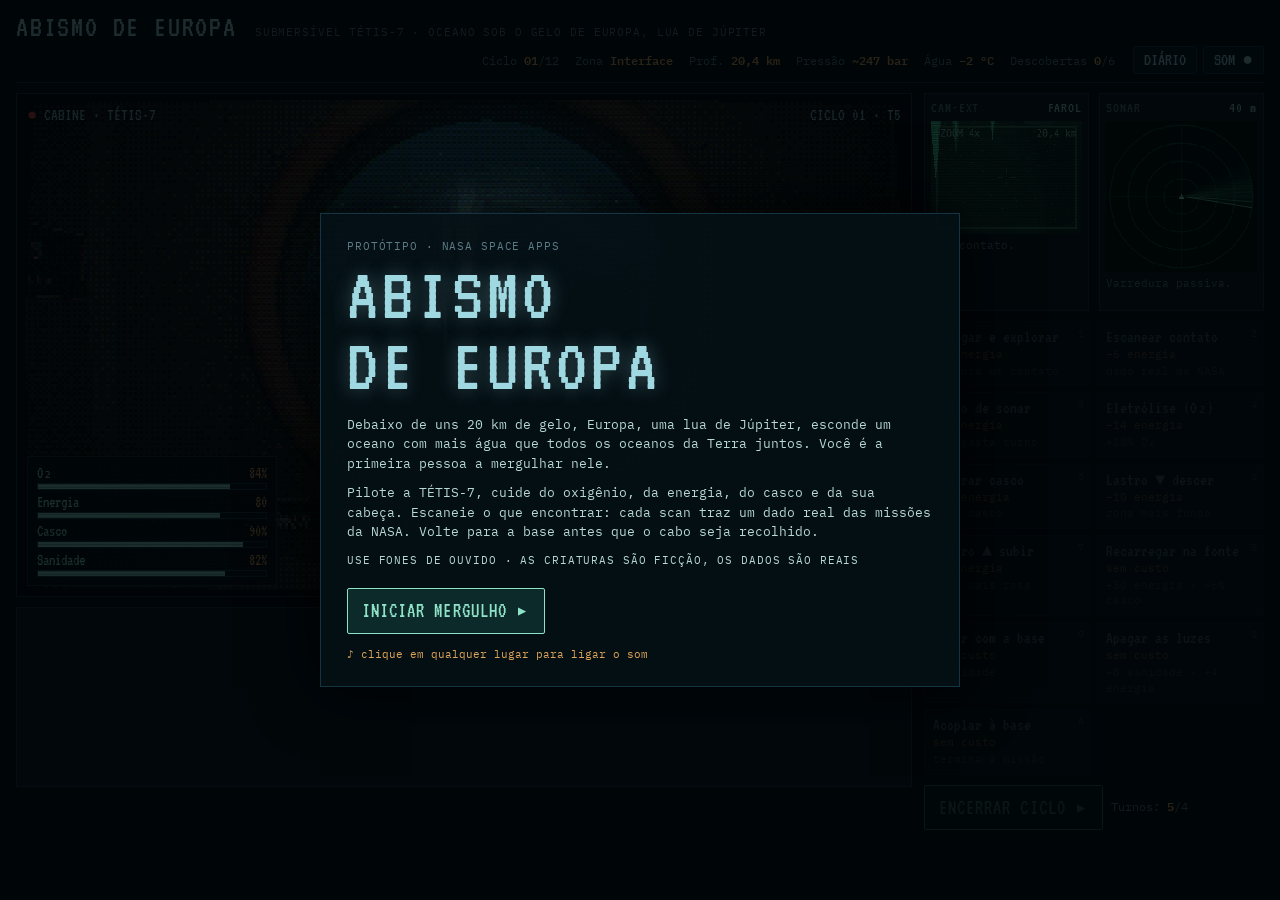
==== index.html @ e0a80391 "Adiciona o jogo Abismo de Europa (versão HTML) Co-Authored-By: Claude Opus 5.5 <noreply@anthropic.co" ====
<!doctype html>
<html lang="pt-BR">
<head>
<meta charset="utf-8">
<meta name="viewport" content="width=device-width, initial-scale=1, viewport-fit=cover">
<title>Abismo de Europa</title>
<meta name="description" content="Terror lo-fi de exploração submarina no oceano sob o gelo de Europa, lua de Júpiter. Protótipo NASA Space Apps.">
<link rel="preconnect" href="https://fonts.googleapis.com">
<link rel="preconnect" href="https://fonts.gstatic.com" crossorigin>
<link rel="stylesheet" href="https://fonts.googleapis.com/css2?family=VT323&family=IBM+Plex+Mono:wght@400;600&display=swap">
<style>
/* Abismo de Europa: um console só. Visão 3D da cabine + log embaixo; câmera, sonar e ações na lateral. Empilha no celular. Mundo escuro por design. */
:root{
  --void:#020609;
  --panel:#06121a;
  --panel2:#0a1a24;
  --line:#143444;
  --ice:#9fd8e0;
  --phos:#8fe3c8;
  --amber:#e0a458;
  --dim:#5d7d86;
  --alarm:#ff5c4a;
  --strange:#b9a4ff;
  --fact:#d7e6a0;
  --f-disp:"VT323","Courier New",monospace;
  --f-body:"IBM Plex Mono",ui-monospace,Menlo,Consolas,monospace;
  --ins:0;
  color-scheme:dark;
}
[hidden]{display:none!important}
*{box-sizing:border-box}
html,body{height:100%;margin:0}
body{background:var(--void);color:var(--phos);font-family:var(--f-body);font-size:13px;line-height:1.5;overflow-x:hidden;-webkit-tap-highlight-color:transparent}
button{font:inherit;color:inherit}
.shell{min-height:100%;max-width:1320px;margin:0 auto;display:flex;flex-direction:column;gap:10px;padding-block:12px;padding-left:max(16px,env(safe-area-inset-left,0px));padding-right:max(16px,env(safe-area-inset-right,0px));filter:contrast(calc(1 + var(--ins)*.3)) saturate(calc(1 - var(--ins)*.4)) hue-rotate(calc(var(--ins)*-25deg))}
.top{display:flex;flex-wrap:wrap;align-items:baseline;gap:4px 18px;border-bottom:1px solid var(--line);padding-bottom:8px}
.brand{font-family:var(--f-disp);font-size:30px;line-height:1;color:var(--ice);letter-spacing:.06em}
.loc{color:var(--dim);font-size:11px;letter-spacing:.08em;text-transform:uppercase}
.stats{display:flex;flex-wrap:wrap;gap:2px 16px;margin-left:auto;font-variant-numeric:tabular-nums;font-size:12px;color:var(--dim)}
.stats b{color:var(--amber);font-weight:600}
.tbtn{background:var(--panel2);border:1px solid var(--line);color:var(--ice);font-family:var(--f-disp);font-size:18px;line-height:1;padding:4px 10px;cursor:pointer;border-radius:2px}
.tbtn:hover{border-color:var(--ice)}
.tbtns{display:flex;gap:6px}
.main{display:grid;grid-template-columns:minmax(0,1fr) 340px;gap:12px;align-items:start}
.vcol{display:flex;flex-direction:column;gap:10px;min-width:0}
.viewport{position:relative;width:100%;aspect-ratio:16/9;background:#000;border:1px solid var(--line);overflow:hidden;touch-action:none;cursor:grab;user-select:none;-webkit-user-select:none}
.viewport.hot{cursor:pointer}
.viewport.drag{cursor:grabbing}
#gl{display:block;width:100%;height:100%;image-rendering:pixelated;image-rendering:crisp-edges}
.viewport::after{content:"";position:absolute;inset:0;pointer-events:none;background:repeating-linear-gradient(to bottom,rgba(0,0,0,.22) 0 1px,transparent 1px 3px);mix-blend-mode:multiply}
.vlabel{position:absolute;font-family:var(--f-disp);font-size:17px;color:var(--ice);opacity:.85;pointer-events:none;text-shadow:0 0 4px #000}
.vlabel.tl{top:8px;left:10px}.vlabel.tr{top:8px;right:10px;text-align:right}
.rec{color:var(--alarm);animation:blink 1.2s steps(1) infinite}
@keyframes blink{50%{opacity:0}}
.hud{position:absolute;left:10px;bottom:10px;width:min(250px,44%);display:grid;gap:4px;padding:8px 9px;background:rgba(2,10,14,.72);border:1px solid rgba(80,160,180,.25);pointer-events:none}
.g .row{display:flex;justify-content:space-between;font-family:var(--f-disp);font-size:16px;line-height:1}
.g .val{color:var(--amber);font-variant-numeric:tabular-nums}
.bar{height:7px;background:#03141a;border:1px solid #16404c;margin-top:2px}
.bar i{display:block;height:100%;background:var(--phos);transition:width .5s}
.g.low .bar i{background:var(--amber)}
.g.crit .bar i{background:var(--alarm)}
.g.crit .row{color:var(--alarm);animation:blink 1s steps(1) infinite}
.hint{position:absolute;right:10px;bottom:10px;font-size:11px;color:var(--dim);background:rgba(2,10,14,.6);padding:3px 7px;pointer-events:none;max-width:45%;text-align:right}
.tip{position:absolute;pointer-events:none;font-family:var(--f-disp);font-size:16px;color:var(--phos);background:rgba(2,10,14,.85);border:1px solid var(--line);padding:1px 6px;transform:translate(-50%,-140%);white-space:nowrap}
.fade{position:absolute;inset:0;background:#000;opacity:0;transition:opacity .9s;display:flex;align-items:center;justify-content:center;pointer-events:none}
.fade.show{opacity:1}
.fade span{font-family:var(--f-disp);font-size:clamp(22px,4vw,40px);color:var(--ice);letter-spacing:.12em;text-align:center;padding:0 16px}
.log{height:180px;overflow-y:auto;background:var(--panel);border:1px solid var(--line);padding:8px 10px;font-size:12.5px}
.log p{margin:0 0 5px}
.log .sys{color:var(--dim)}
.log .good{color:var(--phos)}
.log .warn{color:var(--amber)}
.log .crit{color:var(--alarm)}
.log .strange{color:var(--strange);font-style:italic}
.log .fact{color:var(--fact);border-left:2px solid var(--fact);padding-left:8px}
.log .disc{color:var(--ice);font-family:var(--f-disp);font-size:18px;line-height:1.1}
.side{display:flex;flex-direction:column;gap:10px;min-width:0}
.pair{display:grid;grid-template-columns:1fr 1fr;gap:10px}
.panel{background:var(--panel);border:1px solid var(--line);padding:6px}
.ph{font-family:var(--f-disp);font-size:15px;color:var(--dim);letter-spacing:.06em;display:flex;justify-content:space-between;line-height:1.1;margin-bottom:4px}
.ph b{color:var(--ice);font-weight:400}
.pc{position:relative}
.pc canvas{display:block;width:100%;image-rendering:pixelated;background:#000}
.pc::after{content:"";position:absolute;inset:0;pointer-events:none;background:repeating-linear-gradient(to bottom,rgba(0,0,0,.25) 0 1px,transparent 1px 3px)}
#cam{aspect-ratio:160/120}
#sonar{aspect-ratio:1}
.camtxt{font-size:11px;color:var(--dim);min-height:2.6em;margin-top:4px;line-height:1.3}
.actions{display:grid;grid-template-columns:1fr 1fr;gap:6px}
.act{text-align:left;background:var(--panel2);border:1px solid var(--line);padding:6px 8px;cursor:pointer;display:flex;flex-direction:column;gap:1px;border-radius:2px;min-height:58px;position:relative}
.act:hover:not(:disabled){border-color:var(--phos);background:#0d2430}
.act:disabled{opacity:.38;cursor:not-allowed}
.act .n{font-family:var(--f-disp);font-size:17px;line-height:1.05;color:var(--ice)}
.act .c{font-size:10.5px;color:var(--amber)}
.act .e{font-size:10.5px;color:var(--dim)}
.act kbd{position:absolute;top:4px;right:6px;font-size:10px;color:var(--dim);font-family:var(--f-body)}
.foot{display:flex;gap:8px;align-items:center;flex-wrap:wrap}
.end{background:#0c2a2a;border:1px solid var(--phos);color:var(--phos);font-family:var(--f-disp);font-size:21px;padding:6px 14px;cursor:pointer;border-radius:2px;letter-spacing:.05em}
.end:hover:not(:disabled){background:#123a38}
.end:disabled{opacity:.4;cursor:not-allowed}
.end.pulse{animation:pulse 1.4s ease-in-out infinite}
@keyframes pulse{50%{box-shadow:0 0 0 3px rgba(143,227,200,.25)}}
.turns{color:var(--dim);font-size:12px}.turns b{color:var(--amber)}
.overlay{position:fixed;inset:0;background:rgba(1,5,8,.82);display:flex;align-items:center;justify-content:center;padding:16px;z-index:20;overflow-y:auto}
.card{max-width:640px;width:100%;background:rgba(5,16,22,.94);border:1px solid var(--line);padding:24px 26px;box-shadow:0 0 60px rgba(0,0,0,.8)}
.card h1{font-family:var(--f-disp);font-weight:400;font-size:clamp(46px,9vw,78px);line-height:.9;margin:6px 0 14px;color:var(--ice);letter-spacing:.05em;text-shadow:0 0 18px rgba(159,216,224,.35)}
.card h2{font-family:var(--f-disp);font-weight:400;font-size:44px;line-height:1;margin:4px 0 12px;color:var(--ice)}
.card p{margin:0 0 10px;color:#b8d8d4}
.small{font-size:11px;color:var(--dim);letter-spacing:.08em;text-transform:uppercase}
.big-btn{margin-top:10px}
.btnrow{display:flex;gap:10px;flex-wrap:wrap}
.ghost{background:transparent;border-color:var(--line);color:var(--ice)}
.soundhint{font-size:11px;color:var(--amber);margin-top:12px}
.diary{max-width:900px}
.dgrid{display:grid;grid-template-columns:1.4fr 1fr;gap:18px;margin-top:8px}
.dcol h3{font-family:var(--f-disp);font-weight:400;font-size:22px;color:var(--amber);margin:0 0 6px}
.zonechips{display:flex;flex-wrap:wrap;gap:6px;margin:4px 0 12px}
.chip{border:1px solid var(--line);padding:1px 8px;font-size:11px;color:var(--dim)}
.chip.on{border-color:var(--phos);color:var(--phos)}
.dcard{border:1px solid var(--line);padding:8px 10px;margin-bottom:8px;background:var(--panel)}
.dcard .t{font-family:var(--f-disp);font-size:20px;color:var(--ice);line-height:1}
.dcard .z{font-size:10.5px;color:var(--dim);text-transform:uppercase;letter-spacing:.06em}
.dcard p{font-size:12px;margin:5px 0 0}
.dcard .f{color:var(--fact)}
.dcard.unk{opacity:.5}
.dlog{font-size:12px;color:#a9c6c4;max-height:52vh;overflow-y:auto}
.dlog div{border-bottom:1px dashed var(--line);padding:4px 0}
.dscroll{max-height:52vh;overflow-y:auto;padding-right:4px}
.err{position:absolute;inset:0;display:flex;align-items:center;justify-content:center;text-align:center;padding:20px;color:var(--amber);font-size:13px}
@media (max-width:900px){
  .main{grid-template-columns:1fr}
  .log{height:150px}
  .dgrid{grid-template-columns:1fr}
}
@media (max-width:520px){
  .brand{font-size:26px}
  .hud{width:auto;left:6px;right:6px;bottom:6px;grid-template-columns:1fr 1fr;padding:4px 6px;gap:2px 10px}
  .g .row{font-size:13px}.bar{height:5px}
  .hint{display:none}
  .vlabel{font-size:14px}
  .card{padding:18px 16px}
}
@media (prefers-reduced-motion:reduce){*{animation:none!important;transition:none!important}}
</style>
</head>
<body>
<div class="shell" id="shell">
  <header class="top">
    <div class="brand">ABISMO DE EUROPA</div>
    <div class="loc">Submersível TÉTIS-7 · oceano sob o gelo de Europa, lua de Júpiter</div>
    <div class="stats">
      <span>Ciclo <b id="sCycle">01</b>/<span id="sMax">12</span></span>
      <span>Zona <b id="sZone">—</b></span>
      <span>Prof. <b id="sDepth">—</b></span>
      <span>Pressão <b id="sPress">—</b></span>
      <span>Água <b id="sTemp">—</b></span>
      <span>Descobertas <b id="sScans">0</b>/6</span>
    </div>
    <div class="tbtns">
      <button class="tbtn" id="diaryBtn" type="button" title="Diário de missão (D)">DIÁRIO</button>
      <button class="tbtn" id="muteBtn" type="button" title="Som (M)">SOM ●</button>
    </div>
  </header>
  <main class="main">
    <section class="vcol">
      <div class="viewport" id="viewport">
        <canvas id="gl" aria-label="Cabine do submersível em primeira pessoa, com a janela para o oceano"></canvas>
        <div class="vlabel tl"><span class="rec">●</span> CABINE · TÉTIS-7</div>
        <div class="vlabel tr" id="vClock">CICLO 01 · T4</div>
        <div class="hud" id="hud"></div>
        <div class="hint" id="hint">Arraste para olhar · clique nos terminais</div>
        <div class="tip" id="tip" hidden></div>
        <div class="fade" id="fade"><span id="fadeText"></span></div>
      </div>
      <div class="log" id="log" role="log" aria-live="polite"></div>
    </section>
    <aside class="side">
      <div class="pair">
        <div class="panel">
          <div class="ph"><span>CAM-EXT</span><b id="camTag">FAROL</b></div>
          <div class="pc"><canvas id="cam" width="160" height="120" aria-label="Câmera externa do scanner"></canvas></div>
          <div class="camtxt" id="camTxt">Sem contato.</div>
        </div>
        <div class="panel">
          <div class="ph"><span>SONAR</span><b id="sonTag">40 m</b></div>
          <div class="pc"><canvas id="sonar" width="160" height="160" aria-label="Sonar"></canvas></div>
          <div class="camtxt" id="sonTxt">Varredura passiva.</div>
        </div>
      </div>
      <div class="actions" id="actions"></div>
      <div class="foot">
        <button class="end" id="endBtn" type="button">ENCERRAR CICLO ▸</button>
        <span class="turns">Turnos: <b id="turns">4</b>/4</span>
      </div>
    </aside>
  </main>
</div>

<div class="overlay" id="title">
  <div class="card">
    <div class="small">Protótipo · NASA Space Apps</div>
    <h1>ABISMO<br>DE EUROPA</h1>
    <p>Debaixo de uns 20 km de gelo, Europa, uma lua de Júpiter, esconde um oceano com mais água que todos os oceanos da Terra juntos. Você é a primeira pessoa a mergulhar nele.</p>
    <p>Pilote a TÉTIS-7, cuide do oxigênio, da energia, do casco e da sua cabeça. Escaneie o que encontrar: cada scan traz um dado real das missões da NASA. Volte para a base antes que o cabo seja recolhido.</p>
    <p class="small">Use fones de ouvido · as criaturas são ficção, os dados são reais</p>
    <div class="btnrow">
      <button class="end big-btn" id="startBtn" type="button">INICIAR MERGULHO ▸</button>
    </div>
    <div class="soundhint" id="soundHint">♪ clique em qualquer lugar para ligar o som</div>
  </div>
</div>

<div class="overlay" id="ending" hidden>
  <div class="card">
    <div class="small" id="endKicker">Fim de transmissão</div>
    <h2 id="endTitle">—</h2>
    <p id="endText"></p>
    <p class="small" id="endStats"></p>
    <div class="btnrow">
      <button class="end big-btn" id="restartBtn" type="button">NOVO MERGULHO ▸</button>
      <button class="end big-btn ghost" id="endDiaryBtn" type="button">VER DIÁRIO</button>
    </div>
  </div>
</div>

<div class="overlay" id="diary" hidden>
  <div class="card diary">
    <div class="small">Diário de missão · TÉTIS-7</div>
    <h2>Diário</h2>
    <div id="dObjective"></div>
    <div class="dgrid">
      <div class="dcol"><h3>Descobertas</h3><div class="dscroll" id="dScans"></div></div>
      <div class="dcol"><h3>Registro dos ciclos</h3><div class="dlog" id="dLog"></div></div>
    </div>
    <button class="end big-btn" id="diaryClose" type="button">FECHAR ▸</button>
  </div>
</div>

<script src="lib/three.min.js"></script>
<script>window.THREE||document.write('<script src="https://cdn.jsdelivr.net/npm/three@0.128.0/build/three.min.js"><\/script>')</script>
<script>
(function(){
'use strict';
const $=s=>document.querySelector(s);
const clamp=(v,a,b)=>Math.max(a,Math.min(b,v));
const rnd=(a,b)=>a+Math.random()*(b-a);
const pick=a=>a[Math.floor(Math.random()*a.length)];
const wait=ms=>new Promise(r=>setTimeout(r,ms));
const pad=n=>String(n).padStart(2,'0');
const dec=(n,d)=>n.toFixed(d).replace('.',',');
const reduce=matchMedia('(prefers-reduced-motion: reduce)').matches;

/* =====================================================================
   DADOS (no plano Unity, cada bloco aqui vira um ScriptableObject)
   ===================================================================== */
const CONFIG={maxCycles:12,turns:5,scansToWin:6,insane:45};
const G_EUROPA=1.315; // m/s², gravidade real de Europa (NASA)
const ICE_KM=20;      // espessura do gelo usada no jogo (NASA estima 15–25 km)
const ZONES=[
  {name:'Interface gelo-oceano',short:'Interface',depth:20.4,hull:1,san:2,fog:0x031820,dens:0.042,amb:0x1d4a58,temp:'−2 °C'},
  {name:'Coluna d’água',short:'Coluna',depth:52.0,hull:2,san:3,fog:0x020c12,dens:0.050,amb:0x10303c,temp:'−1 °C'},
  {name:'Campo hidrotermal',short:'Campo',depth:97.8,hull:4,san:4,fog:0x0c0807,dens:0.040,amb:0x3a2418,temp:'+14 °C'},
  {name:'Fenda abissal',short:'Fenda',depth:112.6,hull:6,san:6,fog:0x010407,dens:0.055,amb:0x0a1a24,temp:'+3 °C'}
];
function pressureBar(km){
  const ice=Math.min(km,ICE_KM)*1000, water=Math.max(0,km-ICE_KM)*1000;
  return Math.round((917*G_EUROPA*ice+1030*G_EUROPA*water)/1e5);
}

/* Alvos de scan: a criatura/estrutura é ficção; o dado é real. */
const TARGETS=[
 {id:'fratura',zone:0,name:'Fratura azul',b:'crystal',col:0x7fe0ff,y:3.2,san:3,
  desc:'Uma rachadura atravessa o teto de gelo. Bolhas de salmoura sobem por ela devagar, como se o gelo respirasse.',
  fact:'A camada de gelo de Europa deve ter entre 15 e 25 km de espessura. O radar REASON, da Europa Clipper, foi feito para medir essa espessura e procurar água dentro do gelo.',src:'NASA · Europa Clipper (REASON)'},
 {id:'jangadas',zone:0,name:'Jangadas de gelo',b:'iceblocks',col:0xbfe6ee,y:3.9,san:3,
  desc:'Blocos do tamanho de prédios, tortos, colados no teto. Parecem ter girado antes de congelar de novo.',
  fact:'A sonda Galileo fotografou a região Conamara Chaos, onde placas de gelo se quebraram, se moveram e congelaram de novo, como icebergs presos.',src:'NASA/JPL · Galileo'},
 {id:'pingente',zone:0,name:'Pingente de sal',b:'brinicle',col:0xe8f6ff,y:4.0,san:2,
  desc:'Um tubo de gelo branco desce do teto até a escuridão. A água em volta dele está mais fria e mais salgada.',
  fact:'Em 2019, o Telescópio Hubble achou cloreto de sódio, o sal de cozinha, na região Tara Regio. Em 2023, o James Webb achou gás carbônico no mesmo lugar, que provavelmente veio do oceano.',src:'NASA · Hubble e James Webb'},
 {id:'veu',zone:0,name:'Véu-de-vidro',b:'jelly',col:0x6ff2ff,size:0.9,y:1.4,san:1,
  desc:'Uma criatura transparente, do tamanho de um guarda-chuva, pulsa perto de uma fenda. Ela não tem olhos. Mesmo assim, vira para a sua luz.',
  fact:'O Hubble viu sinais de plumas de água saindo de Europa em 2012 e 2016. Em 2018, cientistas revisaram dados de 1997 da sonda Galileo e acharam a assinatura de uma pluma.',src:'NASA · Hubble e Galileo'},
 {id:'lanterna',zone:1,name:'Lanterna-errante',b:'fish',col:0x8affd8,y:0.5,san:2,
  desc:'Um corpo comprido com fileiras de pontos de luz. Ele nada em círculos largos em volta do submersível, sempre no limite do farol.',
  fact:'O oceano de Europa pode ter o dobro de toda a água dos oceanos da Terra.',src:'NASA Science'},
 {id:'no',zone:1,name:'Nó magnético',b:'orb',col:0x9fb8ff,y:0,san:0,
  desc:'Não é um bicho. A bússola gira sozinha e uma malha de luz fraca aparece no scanner, como um campo desenhado na água.',
  fact:'O magnetômetro da Galileo mediu um campo magnético induzido em Europa, que muda junto com o campo de Júpiter. A melhor explicação é uma camada de água salgada, que conduz eletricidade, debaixo do gelo.',src:'NASA/JPL · Galileo (magnetômetro)'},
 {id:'cardume',zone:1,name:'Cardume-espelho',b:'school',col:0xcfe6ee,y:-0.5,san:-3,
  desc:'Centenas de corpos prateados viram ao mesmo tempo. Por um instante, o cardume desenha o formato do submersível.',
  fact:'Europa dá uma volta em Júpiter a cada 3,5 dias. A gravidade de Júpiter estica e aperta a lua o tempo todo, e esse atrito gera o calor que pode manter o oceano líquido.',src:'NASA Science'},
 {id:'coroa',zone:1,name:'Medusa-coroa',b:'jelly',col:0xffc46a,size:1.6,y:1.5,san:4,
  desc:'Uma medusa enorme, com uma coroa de filamentos dourados. Ela sobe devagar na direção do gelo, como se soubesse onde fica a superfície.',
  fact:'A sonda Juno mediu que a superfície de Europa produz cerca de 12 kg de oxigênio por segundo, quando a radiação de Júpiter quebra o gelo. Parte dele talvez chegue ao oceano.',src:'NASA · Juno'},
 {id:'chamine',zone:2,name:'Chaminé negra',b:'vent',col:0xff7a3a,y:-3.6,san:2,
  desc:'Uma torre de minerais com o dobro da altura do submersível. A água sai dela tremendo, quente e escura.',
  fact:'Para existir vida como a conhecemos, são precisos três ingredientes: água líquida, a química certa e uma fonte de energia. A Europa Clipper vai investigar se Europa tem os três.',src:'NASA · Europa Clipper'},
 {id:'tubos',zone:2,name:'Colônia tubular',b:'worms',col:0xd0302a,y:-3.5,san:3,
  desc:'Milhares de tubos brancos com pontas vermelhas em volta da fonte. Eles recolhem as pontas quando a sua luz passa.',
  fact:'A Europa Clipper foi lançada em 14 de outubro de 2024, num foguete Falcon Heavy, do Centro Espacial Kennedy. Ela chega a Júpiter em abril de 2030 e vai fazer 49 passagens por Europa, algumas a só 25 km da superfície.',src:'NASA · Europa Clipper'},
 {id:'tapete',zone:2,name:'Tapete térmico',b:'mat',col:0xffb040,y:-3.3,san:2,
  desc:'Uma camada viva cobre a rocha quente, laranja e amarela. Quando a corrente muda, ela muda de cor junto.',
  fact:'A Europa Clipper leva nove instrumentos científicos e um experimento de gravidade. A câmera térmica E-THEMIS procura pontos quentes no gelo e o espectrômetro MISE procura sais e compostos orgânicos.',src:'NASA · Europa Clipper (E-THEMIS, MISE)'},
 {id:'raspador',zone:2,name:'Raspador de enxofre',b:'crab',col:0x8a2a1c,y:-3.1,san:-4,
  desc:'Algo de carapaça grossa raspa a rocha perto da fonte. Para quando você para. Volta a raspar quando você vira a luz.',
  fact:'A superfície de Europa recebe cerca de 5,4 sievert de radiação por dia, o bastante para matar uma pessoa. Por isso os eletrônicos da Europa Clipper ficam num cofre de liga de alumínio e zinco.',src:'NASA · Europa Clipper'},
 {id:'costelas',zone:3,name:'Costelas',b:'ribs',col:0xb8ad94,y:-6,san:-6,
  desc:'Arcos enormes saem do fundo, em fila, como as costelas de um animal do tamanho de uma cidade. Não há registro de rocha com esse formato.',
  fact:'O oceano de Europa deve ter entre 60 e 150 km de profundidade. É de 5 a 14 vezes a profundidade da Fossa das Marianas, o ponto mais fundo da Terra (11 km).',src:'NASA Science'},
 {id:'olho',zone:3,name:'O Olho',b:'eye',col:0xd8ffb0,y:-3.6,san:-8,
  desc:'Uma esfera escura, maior que o submersível, presa ao fundo. No centro, uma luz fraca acompanha cada movimento seu.',
  fact:'A sonda Galileo foi lançada em 1989 e chegou a Júpiter em 1995. Em 2003 a NASA a jogou dentro de Júpiter de propósito, para não haver risco de ela cair em Europa e contaminar um possível oceano com vida.',src:'NASA/JPL · Galileo'},
 {id:'jardim',zone:3,name:'Jardim de sal',b:'crystal',col:0xf2f4ff,y:-5.4,san:2,
  desc:'Cristais brancos crescem em leque numa fenda. Eles tilintam contra o casco quando você chega perto.',
  fact:'A superfície de Europa tem poucas crateras, sinal de que é jovem: entre 40 e 90 milhões de anos. O gelo se renova, talvez com água vinda de baixo.',src:'NASA Science · Galileo'},
 {id:'placa',zone:3,name:'Placa gravada',b:'plate',col:0xc9b98a,y:-5.6,san:-5,
  desc:'Uma placa de metal no fundo, com palavras gravadas. O sistema não encontra nenhuma missão anterior a esta profundidade.',
  fact:'A Europa Clipper leva uma placa de tântalo com o poema “In Praise of Mystery”, da poeta Ada Limón, e um chip com 2,6 milhões de nomes enviados por pessoas do mundo todo.',src:'NASA · Europa Clipper'}
];
const TBY={}; TARGETS.forEach((t,i)=>{TBY[t.id]=t;t.code='C-'+pad(i+1);});

const FACTS=[
 'Dado real (NASA): Europa tem cerca de 3.100 km de diâmetro, um pouco menos que a Lua da Terra.',
 'Dado real: Galileu Galilei descobriu Europa em janeiro de 1610, junto com Io, Ganimedes e Calisto.',
 'Dado real (NASA): um sinal de rádio leva de 33 a 53 minutos para ir de Júpiter até a Terra.',
 'Dado real (NASA): na superfície de Europa a temperatura nunca passa de −160 °C, nem no equador.',
 'Dado real: a gravidade em Europa é de 1,3 m/s², cerca de 13% da gravidade da Terra.',
 'Dado real (NASA): com os painéis solares abertos, a Europa Clipper tem uns 30 m de ponta a ponta. É a maior sonda que a NASA já fez para uma missão planetária.',
 'Dado real (NASA): a Europa Clipper passou por Marte em março de 2025 para ganhar velocidade, e passa pela Terra em dezembro de 2026 a caminho de Júpiter.',
 'Dado real (NASA): Júpiter tem mais de 90 luas conhecidas. Europa é a quarta maior.',
 'Dado real (NASA): a Europa Clipper vai sobrevoar Europa em vez de orbitá-la, para passar pouco tempo dentro do cinturão de radiação de Júpiter.'
];

/* Ações (ScriptableObject "ActionDef" no plano Unity) */
const UNIT={energy:' energia',o2:'% O₂',hull:'% casco'};
const ACTIONS=[
 {id:'explore',key:'1',name:'Navegar e explorar',cost:{energy:8},eff:'procura um contato',run:()=>explore()},
 {id:'scan',key:'2',name:'Escanear contato',cost:{energy:6},eff:'dado real da NASA',can:()=>!!S.contact,why:'sem contato',run:()=>scan()},
 {id:'sonar',key:'3',name:'Pulso de sonar',cost:{energy:3},eff:'não gasta turno',free:true,run:()=>sonarPulse()},
 {id:'o2',key:'4',name:'Eletrólise (O₂)',cost:{energy:14},eff:'+18% O₂',run:()=>electro()},
 {id:'repair',key:'5',name:'Reparar casco',cost:{energy:10},eff:'+16% casco',run:()=>repair()},
 {id:'down',key:'6',name:'Lastro ▼ descer',cost:{energy:10},eff:'zona mais funda',can:()=>S.zone<3,why:'já no fundo',run:()=>changeZone(1)},
 {id:'up',key:'7',name:'Lastro ▲ subir',cost:{energy:8},eff:'zona mais rasa',can:()=>S.zone>0,why:'já no gelo',run:()=>changeZone(-1)},
 {id:'vent',key:'8',name:'Recarregar na fonte',cost:{},eff:'+30 energia · −6% casco',can:()=>S.zone===2,why:'só no campo hidrotermal',run:()=>ventCharge()},
 {id:'talk',key:'9',name:'Falar com a base',cost:{},eff:'+sanidade',run:()=>talk()},
 {id:'rest',key:'0',name:'Apagar as luzes',cost:{},eff:'+8 sanidade · +4 energia',run:()=>rest()},
 {id:'dock',key:'A',name:'Acoplar à base',cost:{},eff:'termina a missão',can:()=>S.zone===0&&goalMet(),why:'6 descobertas, 4 zonas, na Interface',run:()=>dock()}
];
const ABY={}; ACTIONS.forEach(a=>ABY[a.id]=a);

/* Eventos de fim de ciclo (ScriptableObject "EventDef") */
const CREEPY=[
 'O sonar registrou um contato do tamanho do submersível, seguindo a mesma rota, 40 metros atrás. Ele parou quando você parou.',
 'O gravador da cabine captou batidas no vidro por 6 minutos. Do lado de fora.',
 'Alguém escreveu “SUBA” na condensação da janela. Pelo lado de fora.',
 'A câmera externa mostra o submersível iluminado de fora, de longe. Não existe outra luz aqui embaixo.',
 'O registro de voz tem 14 minutos de você conversando com alguém. Você não lembra da conversa.'
];
const EVENTS=[
 {w:2,c:()=>S.zone>=1,run(){const d=Math.round(rnd(6,12));S.hull-=d;log('Uma corrente forte jogou a TÉTIS-7 contra a rocha. Casco −'+d+'%.','warn');sfx.clank();shake=.6;}},
 {w:1,run(){S.o2-=8;log('A célula de eletrólise travou por horas. O₂ −8%.','warn');}},
 {w:1,run(){S.energy-=10;log('Curto-circuito no barramento principal. Energia −10.','warn');sfx.alarm();}},
 {w:2,run(){S.sanity+=5;log('Um cardume de luzes azuis passou devagar pela janela. Por alguns minutos você esqueceu da profundidade.','good');}},
 {w:2,c:()=>S.zone===0,run(){S.hull-=5;log('O gelo estalou bem acima de você, alto como um trovão. Casco −5%.','warn');sfx.creak(.3);}},
 {w:2,c:()=>S.zone>=2,run(){S.hull-=4;S.sanity-=3;log('O casco rangeu o ciclo inteiro. Aqui a pressão passa de '+pressureBar(ZONES[S.zone].depth).toLocaleString('pt-BR')+' bar.','warn');sfx.creak(.35);}},
 {w:2,c:()=>S.sanity<60,run(){S.sanity-=7;S.anomalies++;sfx.knock();log('Três batidas no casco. Do lado de fora. No mesmo ritmo do seu coração.','strange');}},
 {w:2,run(){S.sanity+=6;log(pick([
   'TERRA (atraso de 41 min): Recebemos suas imagens. A sala de controle inteira ficou em silêncio olhando para elas.',
   'TERRA (atraso de 47 min): Sua família mandou um áudio. Está no pacote de dados. Ouça quando puder.',
   'TERRA (atraso de 35 min): Os dados do casco estão bons. Continue com calma.'
  ]),'good');}},
 {w:2,c:()=>S.sanity<CONFIG.insane,run(){S.sanity-=6;S.anomalies++;log(pick(CREEPY),'strange');}},
 {w:1,c:()=>S.zone===3,run(){S.energy-=8;log('Sedimento fino entupiu o filtro do propulsor. Energia −8.','warn');}},
 {w:2,run(){S.sanity+=3;log('Ciclo calmo. Só o zumbido do gerador e as bolhas.','sys');}}
];

const BASE_OK=[
 'LÚCIA (base Conamara): Recebi seus dados. Aqui em cima o gelo está a −170 °C, e aí embaixo você tem água líquida. Ainda acho isso incrível.',
 'LÚCIA: Júpiter está enorme no céu hoje. Parece que vai cair em cima da base. Queria que você visse.',
 'LÚCIA: O cabo de fibra está firme. São 20 km de gelo entre a gente, mas você está a um “oi” de distância.',
 'LÚCIA: Respira devagar. Conta as bolhas se precisar. Eu conto com você.',
 'LÚCIA: Sabia que a gente é a primeira gente a ouvir esse oceano? Grava tudo. Até o silêncio.'
];
const BASE_MID=[
 'LÚCIA: Seu batimento subiu nos últimos ciclos. Está tudo bem aí?',
 'LÚCIA: Estranho, a telemetria mostra a escotilha interna aberta. Pode confirmar? ...Tá. Deve ser o sensor.',
 'LÚCIA: Você falou alguma coisa agora há pouco? Chegou só respiração no canal.',
 'LÚCIA: Não desce mais do que precisa, tá? Só o necessário.'
];
const BASE_LOW=[
 'LÚCIA: TÉTIS-7, quem está falando com você? A gente ouve duas vozes no canal.',
 'LÚCIA: ...o sonar da base mostra dois submersíveis embaixo do gelo. Um deles é você.',
 'LÚCIA: Por que você está batendo no casco? A gente ouve daqui de cima.',
 'O canal abre. Ninguém fala. Bem baixinho, você ouve a sua própria voz dizendo o seu nome.'
];

/* =====================================================================
   ESTADO (GameManager)
   ===================================================================== */
function fresh(){return {cycle:1,turns:CONFIG.turns,zone:0,o2:84,energy:80,hull:90,sanity:82,found:{},scans:[],contact:null,blackouts:0,over:false,win:false,busy:false,started:S0started(),anomalies:0,diary:[],deepest:0};}
function S0started(){return false;}
let S=fresh();
let factIdx=Math.floor(Math.random()*FACTS.length);
function zonesDone(){const z=new Set(S.scans.map(s=>TBY[s.id].zone));return z;}
function goalMet(){return S.scans.length>=CONFIG.scansToWin&&zonesDone().size>=4;}
function insanity(){return clamp((CONFIG.insane-S.sanity)/CONFIG.insane,0,1);}

/* =====================================================================
   ÁUDIO (AudioManager: “snapshots” com crossfade, como no AudioMixer)
   ===================================================================== */
const AudioSys={
  ctx:null,mode:null,ready:false,want:null,muted:false,tracks:{},
  FILES:{vibrante:'abismo_europa_vibrante_ganza',calma:'abismo_europa_calma',animada:'abismo_europa_animada',ambiente:'abismo_europa_ambiente'},
  SNAP:{
    title:{vibrante:.8},
    calm:{calma:.75},
    common:{animada:.55},
    tension:{ambiente:.95,cutoff:620},
    silence:{},
    off:{}
  },
  init(){
    if(this.ctx) return;
    const AC=window.AudioContext||window.webkitAudioContext; if(!AC) return;
    const c=this.ctx=new AC();
    this.master=c.createGain(); this.master.gain.value=.9; this.master.connect(c.destination);
    this.music=c.createGain(); this.music.gain.value=1; this.music.connect(this.master);
    this.sfx=c.createGain(); this.sfx.gain.value=.85; this.sfx.connect(this.master);
    this.lp=c.createBiquadFilter(); this.lp.type='lowpass'; this.lp.frequency.value=20000; this.lp.Q.value=.7; this.lp.connect(this.music);
    makeNoise(); startAmbience();
    const ext=document.createElement('audio').canPlayType('audio/ogg; codecs="vorbis"')?'ogg':'mp3';
    const EMB=window.ABISMO_AUDIO;
    const src=k=>EMB&&EMB[k]?EMB[k]:'audio/'+this.FILES[k]+'.'+ext;
    if(!EMB&&location.protocol==='file:'){this.useElements(src);return;}
    Promise.all(Object.keys(this.FILES).map(k=>fetch(src(k)).then(r=>{if(!r.ok)throw new Error(r.status);return r.arrayBuffer();}).then(b=>new Promise((res,rej)=>c.decodeAudioData(b,res,rej))).then(buf=>[k,buf])))
    .then(list=>{
      list.forEach(([k,buf])=>{
        const s=c.createBufferSource(); s.buffer=buf; s.loop=true;
        const g=c.createGain(); g.gain.value=0;
        s.connect(g); g.connect(k==='ambiente'?this.lp:this.music); s.start();
        this.tracks[k]={g};
      });
      this.mode='webaudio'; this.ready=true; this.apply(this.want||'title',1.5);
    }).catch(()=>this.useElements(src));
  },
  useElements(src){
    Object.keys(this.FILES).forEach(k=>{
      const el=new Audio(src(k)); el.loop=true; el.volume=0; el.preload='auto';
      this.tracks[k]={el,vol:0,target:0}; el.play().catch(()=>{});
    });
    this.mode='element'; this.ready=true; this.apply(this.want||'title',1.5);
    const tick=()=>{
      Object.values(this.tracks).forEach(t=>{
        if(!t.el) return;
        t.vol+=(t.target-t.vol)*Math.min(1,t.rate||.05);
        if(Math.abs(t.target-t.vol)<.003) t.vol=t.target;
        t.el.volume=clamp(t.vol*(this.muted?0:1),0,1);
      });
      setTimeout(tick,50);
    }; tick();
  },
  unlock(){
    if(this.ctx&&this.ctx.state==='suspended') this.ctx.resume();
    if(this.mode==='element') Object.values(this.tracks).forEach(t=>{if(t.el&&t.el.paused) t.el.play().catch(()=>{});});
  },
  setSnapshot(name,fade){this.want=name; if(this.ready) this.apply(name,fade==null?2.5:fade);},
  apply(name,fade){
    const snap=this.SNAP[name]||{};
    if(this.mode==='webaudio'){
      const now=this.ctx.currentTime;
      Object.entries(this.tracks).forEach(([k,t])=>{
        const p=t.g.gain; p.cancelScheduledValues(now); p.setValueAtTime(p.value,now); p.linearRampToValueAtTime(snap[k]||0,now+fade);
      });
      const f=this.lp.frequency; f.cancelScheduledValues(now); f.setValueAtTime(f.value,now); f.exponentialRampToValueAtTime(snap.cutoff||20000,now+fade);
    } else if(this.mode==='element'){
      Object.entries(this.tracks).forEach(([k,t])=>{
        let v=snap[k]||0; if(k==='ambiente'&&snap.cutoff) v*=.7; // sem filtro no modo simples
        t.target=v; t.rate=.05/Math.max(.2,fade)*1.2;
      });
    }
  },
  toggleMute(){
    this.muted=!this.muted;
    if(this.ctx){const n=this.ctx.currentTime;this.master.gain.setTargetAtTime(this.muted?0:.9,n,.05);}
    return this.muted;
  }
};
let noiseBuf=null,brownBuf=null;
function makeNoise(){
  const c=AudioSys.ctx, n=c.sampleRate*2;
  noiseBuf=c.createBuffer(1,n,c.sampleRate); const d=noiseBuf.getChannelData(0);
  for(let i=0;i<n;i++) d[i]=Math.random()*2-1;
  brownBuf=c.createBuffer(1,n,c.sampleRate); const b=brownBuf.getChannelData(0); let l=0;
  for(let i=0;i<n;i++){l=(l+.02*(Math.random()*2-1))/1.02;b[i]=l*3.5;}
}
const sfx={
  tone(f,dur,o){
    const c=AudioSys.ctx; if(!c) return; o=o||{};
    const t=c.currentTime+(o.at||0);
    const osc=c.createOscillator(); osc.type=o.type||'sine'; osc.frequency.setValueAtTime(f,t);
    if(o.f2) osc.frequency.exponentialRampToValueAtTime(o.f2,t+dur*(o.glide||1));
    const g=c.createGain(); g.gain.setValueAtTime(0.0001,t); g.gain.exponentialRampToValueAtTime(o.vol||.1,t+(o.a||.01)); g.gain.exponentialRampToValueAtTime(0.0001,t+dur);
    let node=osc;
    if(o.lp){const fl=c.createBiquadFilter();fl.type='lowpass';fl.frequency.value=o.lp;fl.Q.value=o.q||.7;node.connect(fl);node=fl;}
    node.connect(g); g.connect(AudioSys.sfx);
    if(o.echo){const dl=c.createDelay(1);dl.delayTime.value=.42;const fb=c.createGain();fb.gain.value=.35;g.connect(dl);dl.connect(fb);fb.connect(dl);dl.connect(AudioSys.sfx);setTimeout(()=>{fb.gain.value=0;},4000);}
    osc.start(t); osc.stop(t+dur+.05);
  },
  noise(dur,o){
    const c=AudioSys.ctx; if(!c) return; o=o||{};
    const t=c.currentTime+(o.at||0);
    const s=c.createBufferSource(); s.buffer=o.brown?brownBuf:noiseBuf; s.loop=true;
    const fl=c.createBiquadFilter(); fl.type=o.type||'lowpass'; fl.frequency.setValueAtTime(o.f||800,t); fl.Q.value=o.q||.8;
    if(o.f2) fl.frequency.exponentialRampToValueAtTime(o.f2,t+dur);
    const g=c.createGain(); g.gain.setValueAtTime(0.0001,t); g.gain.exponentialRampToValueAtTime(o.vol||.1,t+(o.a||.02)); g.gain.exponentialRampToValueAtTime(0.0001,t+dur);
    s.connect(fl); fl.connect(g); g.connect(AudioSys.sfx); s.start(t); s.stop(t+dur+.05);
  },
  click(){this.tone(210,.07,{vol:.07,lp:900});},
  bubble(v){const f=rnd(220,460);this.tone(f,rnd(.08,.16),{vol:(v||.035),f2:f*rnd(1.8,2.8),lp:1400});},
  bubbles(n,v){for(let i=0;i<n;i++) setTimeout(()=>this.bubble(v),i*rnd(40,160));},
  creak(v){
    const c=AudioSys.ctx; if(!c) return; v=v||.18;
    const t=c.currentTime, d=rnd(1.2,2.4);
    const o=c.createOscillator(); o.type='sawtooth'; o.frequency.setValueAtTime(rnd(48,60),t);
    o.frequency.linearRampToValueAtTime(rnd(70,95),t+d*.4); o.frequency.linearRampToValueAtTime(rnd(40,55),t+d);
    const f=c.createBiquadFilter(); f.type='bandpass'; f.frequency.value=rnd(260,420); f.Q.value=5;
    const g=c.createGain(); g.gain.setValueAtTime(0.0001,t); g.gain.exponentialRampToValueAtTime(v,t+.3); g.gain.linearRampToValueAtTime(v*.6,t+d*.7); g.gain.exponentialRampToValueAtTime(0.0001,t+d);
    o.connect(f); f.connect(g); g.connect(AudioSys.sfx); o.start(t); o.stop(t+d+.1);
  },
  knock(){for(let i=0;i<3;i++){this.tone(80,.3,{vol:.45,f2:42,at:i*.42});this.noise(.14,{vol:.22,f:260,at:i*.42});}},
  clank(){this.tone(130,.5,{type:'square',vol:.07,f2:90,lp:700});this.noise(.35,{vol:.12,type:'bandpass',f:900,q:3});},
  alarm(){this.tone(420,.22,{type:'square',vol:.035,lp:1100});this.tone(320,.3,{type:'square',vol:.035,lp:1100,at:.28});},
  ping(){this.tone(470,2.2,{vol:.09,f2:440,lp:800,echo:true,a:.02});},
  scan(){this.noise(2.3,{vol:.05,type:'bandpass',f:300,f2:1800,q:4});[294,370,440,587].forEach((f,i)=>this.tone(f,.6,{vol:.03,at:.5+i*.4,lp:1200}));},
  motor(dur){this.noise(dur,{brown:true,vol:.32,f:180,a:.6});this.tone(46,dur,{vol:.06,a:.6,lp:200});},
  vent(){this.noise(2.6,{brown:true,vol:.4,f:300,a:.3});this.bubbles(14,.04);},
  stinger(){this.tone(36,3,{vol:.8,f2:30,a:.005});this.noise(1.2,{vol:.5,f:1400,f2:200,a:.005});[98,104,147,156].forEach(f=>this.tone(f,2,{type:'sawtooth',vol:.05,lp:700,a:.01}));},
  hum(){}
};
function startAmbience(){
  const c=AudioSys.ctx;
  const s=c.createBufferSource(); s.buffer=brownBuf; s.loop=true;
  const f=c.createBiquadFilter(); f.type='lowpass'; f.frequency.value=120;
  const g=c.createGain(); g.gain.value=.12; s.connect(f); f.connect(g); g.connect(AudioSys.sfx); s.start();
  const bub=()=>{ if(!document.hidden) sfx.bubbles(Math.random()<.3?3:1, AudioSys.want==='silence'?.06:.03); setTimeout(bub,rnd(500,2600)); }; bub();
  const cr=()=>{ if(S.started&&!S.over&&!document.hidden) sfx.creak(.08+S.zone*.04); setTimeout(cr,rnd(14000,32000)-S.zone*2500); }; setTimeout(cr,9000);
}
let musicLock=null,lockT=null;
function wantMusic(){
  if(!S.started) return 'title';
  if(S.over) return S.win?'calm':'tension';
  if(musicLock) return musicLock;
  const crit=S.o2<=25||S.energy<=20||S.hull<=25;
  return (S.sanity<CONFIG.insane||S.zone===3||crit)?'tension':'common';
}
function updateMusic(){const w=wantMusic(); if(w!==AudioSys.want) AudioSys.setSnapshot(w,w==='silence'?1.2:3);}
function lockMusic(name,ms){musicLock=name;clearTimeout(lockT);updateMusic();if(ms) lockT=setTimeout(()=>{if(musicLock===name){musicLock=null;updateMusic();}},ms);}
function unlockMusic(name){if(!name||musicLock===name){musicLock=null;clearTimeout(lockT);updateMusic();}}

/* =====================================================================
   3D: cena, cabine, oceano (Three.js)
   ===================================================================== */
const RW=320,RH=180;
const glCanvas=$('#gl');
let renderer=null,GL=false;
try{
  if(!window.THREE) throw new Error('three');
  renderer=new THREE.WebGLRenderer({canvas:glCanvas,antialias:false,powerPreference:'low-power'});
  renderer.setPixelRatio(1); renderer.setSize(RW,RH,false); GL=true;
}catch(e){
  const d=document.createElement('div'); d.className='err';
  d.textContent='Não foi possível iniciar o 3D (WebGL) neste navegador. O jogo continua pelos painéis.';
  $('#viewport').appendChild(d);
}
const T3=window.THREE;
let cabin,scene,camera,world,zoneGroup,rt,rtCam,postMat,postScene,postCam,camScan,headlight,cabinLight,fillLight,ambient,snow,snowVel,beamMat,scanBeam,shade,terminals=[],termMeshes=[];
let yaw=0,pitch=-0.1,goHome=false,lookTarget=null,shake=0,flash=0,dark=0,darkTarget=0,lightsOff=false,scanning=false;
let animators=[],recyclers=[],terrains=[],liveTargets=[],contactObj=null,motion=null,speed=0;

if(T3){
scene=new T3.Scene();
scene.fog=new T3.FogExp2(0x05202a,0.05);
scene.background=new T3.Color(0x05202a);
camera=new T3.PerspectiveCamera(70,RW/RH,0.05,140);
camera.position.set(0,0.12,0.25); camera.rotation.order='YXZ';
rt=new T3.WebGLRenderTarget(RW,RH,{minFilter:T3.NearestFilter,magFilter:T3.NearestFilter});
rtCam=new T3.WebGLRenderTarget(160,120,{minFilter:T3.NearestFilter,magFilter:T3.NearestFilter});
camScan=new T3.PerspectiveCamera(22,160/120,0.1,140); camScan.position.set(0,-0.1,-1.75);

/* ---- pós-processamento: dithering Bayer, granulação, scanlines, distorção ---- */
postMat=new T3.ShaderMaterial({
  uniforms:{t:{value:rt.texture},time:{value:0},ins:{value:0},flash:{value:0},shake:{value:0},dark:{value:0}},
  vertexShader:'varying vec2 vUv;void main(){vUv=uv;gl_Position=vec4(position.xy,0.,1.);}',
  fragmentShader:[
   'uniform sampler2D t;uniform float time,ins,flash,shake,dark;varying vec2 vUv;',
   'float h(vec2 p){return fract(sin(dot(p,vec2(12.9898,78.233)))*43758.5453);}',
   'float b2(vec2 a){a=floor(a);return fract(dot(a,vec2(.5,a.y*.75)));}',
   'float b4(vec2 a){return b2(.5*a)*.25+b2(a);}',
   'void main(){',
   ' vec2 uv=vUv; float w=ins*ins;',
   ' float row=floor(uv.y*180.);',
   ' uv.x+=sin(uv.y*38.+time*2.7)*.006*w;',
   ' float tear=step(.93,h(vec2(floor(time*7.),3.)))*w;',
   ' uv.x+=(h(vec2(row,floor(time*24.)))-.5)*.05*tear;',
   ' uv+=(vec2(h(vec2(time,1.)),h(vec2(time,2.)))-.5)*.035*shake;',
   ' vec2 c=uv-.5; uv=.5+c*(1.+dot(c,c)*.09);',
   ' float ca=.0008+.006*w+.004*shake;',
   ' vec3 col=vec3(texture2D(t,uv+vec2(ca,0.)).r,texture2D(t,uv).g,texture2D(t,uv-vec2(ca,0.)).b);',
   ' col=pow(col,vec3(.92));',
   ' float lum=dot(col,vec3(.3,.59,.11)); col=mix(col,vec3(lum)*vec3(.75,1.,1.05),.18+.35*w);',
   ' col+=flash*vec3(.55,.85,1.);',
   ' col+=(h(gl_FragCoord.xy+fract(time*7.)*91.)-.5)*(.028+.09*w);',
   ' col*=.84+.16*mod(gl_FragCoord.y,2.);',
   ' col*=smoothstep(.95,.3,length(c*vec2(1.,.9)));',
   ' col*=1.-dark;',
   ' float lv=7.; col=sqrt(max(col,0.));',
   ' col=floor(col*lv+(b4(gl_FragCoord.xy)-.5)*.85+.5)/lv; col*=col;',
   ' if(uv.x<0.||uv.x>1.||uv.y<0.||uv.y>1.) col=vec3(0.);',
   ' gl_FragColor=vec4(clamp(col,0.,1.),1.);',
   '}'].join('\n'),
  depthTest:false,depthWrite:false
});
postScene=new T3.Scene(); postCam=new T3.OrthographicCamera(-1,1,1,-1,0,1);
postScene.add(new T3.Mesh(new T3.PlaneGeometry(2,2),postMat));

/* ---- luzes ---- */
ambient=new T3.AmbientLight(0x1d4a58,.5); scene.add(ambient);
headlight=new T3.SpotLight(0xd4ecff,3.0,50,.6,.55,1.0); headlight.position.set(0,0,-1.6);
headlight.target.position.set(0,-1.2,-20); scene.add(headlight); scene.add(headlight.target);
cabinLight=new T3.PointLight(0xffa868,1.3,5,1.4); cabinLight.position.set(0,1.0,-0.15); scene.add(cabinLight);
fillLight=new T3.PointLight(0x4fb0c0,.45,2.6,2); fillLight.position.set(0,.25,-1.05); scene.add(fillLight);

/* ---- cabine ---- */
const mMetal=new T3.MeshStandardMaterial({color:0x46524f,metalness:.55,roughness:.62});
const mDark=new T3.MeshStandardMaterial({color:0x1d2629,metalness:.4,roughness:.8});
const mRust=new T3.MeshStandardMaterial({color:0x5b3b2a,metalness:.3,roughness:.9});
cabin=new T3.Group(); scene.add(cabin);
(function buildCabin(){
  const shp=new T3.Shape(); shp.moveTo(-2.4,-1.8);shp.lineTo(2.4,-1.8);shp.lineTo(2.4,1.8);shp.lineTo(-2.4,1.8);shp.lineTo(-2.4,-1.8);
  const hole=new T3.Path(); hole.absarc(0,.25,.95,0,Math.PI*2,true); shp.holes.push(hole);
  const fw=new T3.Mesh(new T3.ExtrudeGeometry(shp,{depth:.3,bevelEnabled:false,curveSegments:40}),mMetal); fw.position.z=-1.6; cabin.add(fw);
  const ring=new T3.Mesh(new T3.TorusGeometry(.97,.07,8,48),mRust); ring.position.set(0,.25,-1.29); cabin.add(ring);
  const rg=new T3.SphereGeometry(.028,6,4);
  for(let i=0;i<20;i++){const a=i/20*Math.PI*2;const r=new T3.Mesh(rg,mMetal);r.position.set(Math.cos(a)*1.11,.25+Math.sin(a)*1.11,-1.28);cabin.add(r);}
  const glass=new T3.Mesh(new T3.CircleGeometry(.95,40),new T3.MeshBasicMaterial({color:0x5fb8c8,transparent:true,opacity:.06,depthWrite:false,fog:false}));
  glass.position.set(0,.25,-1.45); cabin.add(glass);
  const wallG=new T3.PlaneGeometry(3.4,3.2);
  const lw=new T3.Mesh(wallG,mDark); lw.rotation.y=Math.PI/2; lw.position.set(-1.7,0,-.1); cabin.add(lw);
  const rw=new T3.Mesh(wallG,mDark); rw.rotation.y=-Math.PI/2; rw.position.set(1.7,0,-.1); cabin.add(rw);
  const cg=new T3.Mesh(new T3.PlaneGeometry(3.4,3.4),mDark); cg.rotation.x=Math.PI/2; cg.position.set(0,1.38,-.1); cabin.add(cg);
  const fg=new T3.Mesh(new T3.PlaneGeometry(3.4,3.4),mRust); fg.rotation.x=-Math.PI/2; fg.position.set(0,-1.3,-.1); cabin.add(fg);
  const bw=new T3.Mesh(new T3.PlaneGeometry(3.4,3.2),mDark); bw.rotation.y=Math.PI; bw.position.set(0,0,1.5); cabin.add(bw);
  const ribG=new T3.BoxGeometry(.06,3.0,.1);
  [-1.2,-.5,.2,.9].forEach(z=>{[-1.66,1.66].forEach(x=>{const r=new T3.Mesh(ribG,mMetal);r.position.set(x,0,z);cabin.add(r);});const top=new T3.Mesh(new T3.BoxGeometry(3.3,.08,.1),mMetal);top.position.set(0,1.33,z);cabin.add(top);});
  const pg=new T3.CylinderGeometry(.045,.045,3.0,8);
  [[-1.15,1.2],[-.95,1.24],[1.1,1.2]].forEach(([x,y],i)=>{const p=new T3.Mesh(pg,i===2?mRust:mMetal);p.rotation.x=Math.PI/2;p.position.set(x,y,-.1);cabin.add(p);});
  const con=new T3.Mesh(new T3.BoxGeometry(3.2,.5,.7),mMetal); con.position.set(0,-.9,-.98); cabin.add(con);
  const conTop=new T3.Mesh(new T3.BoxGeometry(3.2,.06,.62),mDark); conTop.position.set(0,-.64,-.98); conTop.rotation.x=-.5; cabin.add(conTop);
  const bulb=new T3.Mesh(new T3.SphereGeometry(.06,8,6),new T3.MeshBasicMaterial({color:0xffc890})); bulb.position.set(0,1.3,-.15); cabin.add(bulb); cabin.userData.bulb=bulb;
})();

/* ---- terminais clicáveis (texturas de canvas) ---- */
const TERMS=[
 {act:'explore',label:'MOTOR',wall:'c',i:0},{act:'scan',label:'SCANNER',wall:'c',i:1},{act:'sonar',label:'SONAR',wall:'c',i:2},
 {act:'o2',label:'O₂',wall:'c',i:3},{act:'repair',label:'REPARO',wall:'c',i:4},{act:'end',label:'FIM CICLO',wall:'c',i:5},
 {act:'talk',label:'RÁDIO',wall:'l',r:0,cc:0},{act:'rest',label:'LUZES',wall:'l',r:0,cc:1},{act:'diary',label:'DIÁRIO',wall:'l',r:1,cc:0},
 {act:'down',label:'DESCER ▼',wall:'r',r:0,cc:0},{act:'up',label:'SUBIR ▲',wall:'r',r:0,cc:1},
 {act:'vent',label:'FONTE',wall:'r',r:1,cc:0},{act:'dock',label:'ACOPLAR',wall:'r',r:1,cc:1}
];
const conGroup=new T3.Group(); conGroup.position.set(0,-.6,-.97); conGroup.rotation.x=-1.0; cabin.add(conGroup);
const bezG=new T3.BoxGeometry(.5,.31,.03);
TERMS.forEach(tm=>{
  const cv=document.createElement('canvas'); cv.width=128; cv.height=72;
  tm.ctx=cv.getContext('2d'); tm.tex=new T3.CanvasTexture(cv); tm.tex.minFilter=T3.NearestFilter; tm.tex.magFilter=T3.NearestFilter;
  const mat=new T3.MeshBasicMaterial({map:tm.tex,fog:false}); mat.color.setScalar(.85);
  const w=tm.wall==='c'?.44:.5, h=w*72/128;
  const scr=new T3.Mesh(new T3.PlaneGeometry(w,h),mat); scr.userData.term=tm; tm.mesh=scr;
  const bz=new T3.Mesh(bezG,mDark); bz.scale.set(w/.44,h/.25,1); bz.position.z=-.02;
  const grp=new T3.Group(); grp.add(bz); grp.add(scr);
  if(tm.wall==='c'){grp.position.set(-1.25+tm.i*.5,0,0);conGroup.add(grp);}
  else{
    const side=tm.wall==='l'?-1:1;
    const z=tm.wall==='l'?(tm.cc===0?-.32:-.9):(tm.cc===0?-.9:-.32);
    grp.position.set(side*1.64,.38-tm.r*.42,z); grp.rotation.y=-side*Math.PI/2; cabin.add(grp);
  }
  terminals.push(tm); termMeshes.push(scr);
});

/* ---- mundo externo ---- */
world=new T3.Group(); scene.add(world);
zoneGroup=new T3.Group(); world.add(zoneGroup);

/* neve marinha */
const SN=1400; const sp=new Float32Array(SN*3); snowVel=new Float32Array(SN);
for(let i=0;i<SN;i++){sp[i*3]=rnd(-16,16);sp[i*3+1]=rnd(-10,10);sp[i*3+2]=rnd(-45,4);snowVel[i]=rnd(.05,.25);}
const sg=new T3.BufferGeometry(); sg.setAttribute('position',new T3.BufferAttribute(sp,3));
snow=new T3.Points(sg,new T3.PointsMaterial({color:0xa9d2d8,size:.085,transparent:true,opacity:.75,depthWrite:false}));
scene.add(snow);

/* feixe do farol (névoa volumétrica falsa) */
beamMat=new T3.ShaderMaterial({
  uniforms:{time:{value:0},str:{value:1}},transparent:true,depthWrite:false,blending:T3.AdditiveBlending,side:T3.DoubleSide,
  vertexShader:'varying float vY;varying vec3 vN;varying vec3 vV;void main(){vY=(position.y+11.)/22.;vec4 mv=modelViewMatrix*vec4(position,1.);vV=normalize(-mv.xyz);vN=normalize(normalMatrix*normal);gl_Position=projectionMatrix*mv;}',
  fragmentShader:'uniform float time,str;varying float vY;varying vec3 vN;varying vec3 vV;void main(){float e=pow(abs(dot(vN,vV)),1.6);float a=pow(vY,1.8)*e*.16*str*(.9+.1*sin(time*3.+vY*20.));gl_FragColor=vec4(vec3(.55,.8,.9)*a,1.);}'
});
const beam=new T3.Mesh(new T3.ConeGeometry(5.5,22,28,1,true),beamMat);
beam.rotation.x=Math.PI/2; beam.position.set(0,-.35,-12.6); scene.add(beam);

/* feixe do scanner */
const sbg=new T3.BufferGeometry(); sbg.setAttribute('position',new T3.BufferAttribute(new Float32Array(12),3));
scanBeam=new T3.LineSegments(sbg,new T3.LineBasicMaterial({color:0x6dffb0,transparent:true,opacity:.8,blending:T3.AdditiveBlending,depthWrite:false,fog:false}));
scanBeam.visible=false; scene.add(scanBeam);

/* a sombra (silhueta que aparece com sanidade baixa) */
shade=new T3.Group();
const shMat=new T3.MeshStandardMaterial({color:0x2a3436,roughness:.35,metalness:.25});
const body=new T3.Mesh(new T3.SphereGeometry(1,16,10),shMat); body.scale.set(1.5,1.2,4.2); shade.add(body);
const head=new T3.Mesh(new T3.SphereGeometry(1,12,8),shMat); head.scale.set(1.25,1.0,1.4); head.position.z=-3.6; shade.add(head);
const finG=new T3.SphereGeometry(1,8,6);
[-1,1].forEach(s=>{const f=new T3.Mesh(finG,shMat);f.scale.set(2.6,.12,.9);f.position.set(s*1.6,-.2,.3);f.rotation.y=s*.4;shade.add(f);});
const eyeM=new T3.MeshBasicMaterial({color:0xcfe8d8});
[-.42,.42].forEach(x=>{const e=new T3.Mesh(new T3.SphereGeometry(.16,6,4),eyeM);e.position.set(x,.15,-4.75);shade.add(e);});
shade.visible=false; shade.userData={mode:null}; scene.add(shade);
}

/* ---- construtores de geometria ---- */
const K=Math.PI*2/40;
function pnoise(x,z,s){return Math.sin(x*.21+s)+.8*Math.sin(z*K*3+x*.13+s*2)+.45*Math.sin(z*K*7-x*.37+s*3)+.22*Math.sin(z*K*13+x*.71)+.12*Math.sin(x*1.3+z*K*19);}
function terrain(y,amp,color,ceil,emis){
  const g=new T3.PlaneGeometry(120,200,60,100); g.rotateX(ceil?Math.PI/2:-Math.PI/2);
  const p=g.attributes.position, s=rnd(0,9);
  for(let i=0;i<p.count;i++){p.setY(i,p.getY(i)+pnoise(p.getX(i),p.getZ(i),s)*amp*(ceil?-1:1));}
  g.computeVertexNormals();
  const m=new T3.Mesh(g,new T3.MeshStandardMaterial({color,roughness:ceil?.3:1,metalness:ceil?.15:0,flatShading:true,emissive:emis||0x000000}));
  m.position.set(0,y,-40); zoneGroup.add(m); terrains.push(m); return m;
}
function std(c,o){return new T3.MeshStandardMaterial(Object.assign({color:c,roughness:.7,metalness:.1},o||{}));}
function glow(c,op){return new T3.MeshBasicMaterial({color:c,transparent:op!==undefined,opacity:op===undefined?1:op,depthWrite:op===undefined});}
function addGlowPoints(n,box,color,size,parent){
  const a=new Float32Array(n*3);
  for(let i=0;i<n;i++){a[i*3]=rnd(box[0],box[1]);a[i*3+1]=rnd(box[2],box[3]);a[i*3+2]=rnd(box[4],box[5]);}
  const g=new T3.BufferGeometry(); g.setAttribute('position',new T3.BufferAttribute(a,3));
  const p=new T3.Points(g,new T3.PointsMaterial({color,size,transparent:true,opacity:.85,blending:T3.AdditiveBlending,depthWrite:false}));
  (parent||zoneGroup).add(p); return p;
}
function plume(parent,h,color){
  const n=70,a=new Float32Array(n*3),v=new Float32Array(n);
  for(let i=0;i<n;i++){a[i*3]=rnd(-.3,.3);a[i*3+1]=rnd(0,h);a[i*3+2]=rnd(-.3,.3);v[i]=rnd(.8,1.8);}
  const g=new T3.BufferGeometry(); g.setAttribute('position',new T3.BufferAttribute(a,3));
  const pts=new T3.Points(g,new T3.PointsMaterial({color,size:.22,transparent:true,opacity:.55,blending:T3.AdditiveBlending,depthWrite:false}));
  parent.add(pts);
  return (t,dt)=>{for(let i=0;i<n;i++){let y=a[i*3+1]+v[i]*dt;const sp=.3+y*.18;if(y>h){y=0;a[i*3]=rnd(-.3,.3);a[i*3+2]=rnd(-.3,.3);}a[i*3+1]=y;a[i*3]+=Math.sin(t*1.7+i)*dt*sp*.6;a[i*3+2]+=Math.cos(t*1.3+i)*dt*sp*.6;}g.attributes.position.needsUpdate=true;};
}
function chimney(h,lit){
  const g=new T3.Group();
  const m=std(0x2b2220,{roughness:1,flatShading:true});
  let y=0,r=1.1;
  for(let i=0;i<5;i++){const sh=h/5;const c=new T3.Mesh(new T3.CylinderGeometry(r*.8,r,sh,7),m);c.position.y=y+sh/2;c.rotation.y=rnd(0,3);g.add(c);y+=sh;r*=.78;}
  const mouth=new T3.Mesh(new T3.SphereGeometry(r*1.1,8,6),glow(0xff7a30)); mouth.position.y=y; g.add(mouth);
  const base=new T3.Mesh(new T3.CircleGeometry(2.2,16),glow(0x5a1f0a,.5)); base.rotation.x=-Math.PI/2; base.position.y=.05; g.add(base);
  if(lit){const l=new T3.PointLight(0xff7a3a,1.4,14,1.6);l.position.y=y+.5;g.add(l);}
  const up=plume(g,7,0xff9050); const sm=new T3.Group(); sm.position.y=y; g.add(sm);
  g.userData.top=y;
  return {obj:g,update:(t,dt)=>{up(t,dt);mouth.scale.setScalar(1+Math.sin(t*6+h)*.12);}};
}

/* ---- construtores dos alvos (criaturas e estruturas fictícias) ---- */
const BUILD={
  jelly(t){
    const s=t.size||1, g=new T3.Group();
    const bell=new T3.Mesh(new T3.SphereGeometry(s,18,10,0,Math.PI*2,0,Math.PI/2),new T3.MeshBasicMaterial({color:t.col,transparent:true,opacity:.42,side:T3.DoubleSide,blending:T3.AdditiveBlending,depthWrite:false}));
    g.add(bell);
    const core=new T3.Mesh(new T3.SphereGeometry(s*.3,10,8),glow(t.col)); core.position.y=s*.25; g.add(core);
    const tents=[],seg=12,N=10;
    for(let i=0;i<N;i++){const geo=new T3.BufferGeometry();geo.setAttribute('position',new T3.BufferAttribute(new Float32Array((seg+1)*3),3));
      g.add(new T3.Line(geo,new T3.LineBasicMaterial({color:t.col,transparent:true,opacity:.55,blending:T3.AdditiveBlending,depthWrite:false})));tents.push({geo,a:i/N*Math.PI*2});}
    return {obj:g,update(tt){const k=1+Math.sin(tt*2.1)*.09;bell.scale.set(k,1/k,k);g.position.y=g.userData.y0+Math.sin(tt*.6)*.5;
      tents.forEach(tn=>{const p=tn.geo.attributes.position.array;for(let j=0;j<=seg;j++){const f=j/seg,r=s*.85*(1-f*.4);
        p[j*3]=Math.cos(tn.a)*r+Math.sin(tt*1.5+f*4+tn.a)*.25*f*s;p[j*3+1]=-f*s*3.2;p[j*3+2]=Math.sin(tn.a)*r+Math.cos(tt*1.2+f*4+tn.a)*.25*f*s;}
        tn.geo.attributes.position.needsUpdate=true;});}};
  },
  fish(t){
    const g=new T3.Group(), f=new T3.Group(); g.add(f);
    const b=new T3.Mesh(new T3.SphereGeometry(1,14,8),std(0x18282c,{roughness:.5})); b.scale.set(.45,.4,2.1); f.add(b);
    const tail=new T3.Mesh(new T3.ConeGeometry(.45,.9,4),std(0x18282c)); tail.rotation.x=-Math.PI/2; tail.position.z=2.3; tail.scale.x=.2; f.add(tail);
    const dg=new T3.SphereGeometry(.06,5,4), dm=glow(t.col);
    for(let i=0;i<9;i++)[-1,1].forEach(sd=>{const d=new T3.Mesh(dg,dm);d.position.set(sd*.4,-.05,-1.6+i*.38);f.add(d);});
    const lure=new T3.Mesh(new T3.SphereGeometry(.13,6,4),glow(t.col)); lure.position.set(0,.6,-2.5); f.add(lure);
    return {obj:g,update(tt){const a=tt*.35;f.position.set(Math.cos(a)*4,Math.sin(tt*.7)*.4,Math.sin(a)*4);f.rotation.y=-a;tail.rotation.y=Math.sin(tt*5)*.4;}};
  },
  orb(t){
    const g=new T3.Group();
    const w=new T3.Mesh(new T3.IcosahedronGeometry(1.6,1),new T3.MeshBasicMaterial({color:t.col,wireframe:true,transparent:true,opacity:.5,blending:T3.AdditiveBlending,depthWrite:false}));
    const w2=new T3.Mesh(new T3.IcosahedronGeometry(2.4,1),new T3.MeshBasicMaterial({color:t.col,wireframe:true,transparent:true,opacity:.2,blending:T3.AdditiveBlending,depthWrite:false}));
    const c=new T3.Mesh(new T3.SphereGeometry(.25,8,6),glow(0xe0ecff)); g.add(w,w2,c);
    return {obj:g,update(tt){w.rotation.set(tt*.3,tt*.5,0);w2.rotation.set(-tt*.2,tt*.15,tt*.1);c.scale.setScalar(1+Math.sin(tt*9)*.3);}};
  },
  school(t){
    const g=new T3.Group(), m=std(t.col,{metalness:.9,roughness:.25}), fs=[], geo=new T3.TetrahedronGeometry(.16);
    for(let i=0;i<70;i++){const f=new T3.Mesh(geo,m);f.scale.set(.6,.6,2.2);f.userData={r:rnd(1,3.2),p:rnd(0,6.3),y:rnd(-1.2,1.2),s:rnd(.8,1.2)};g.add(f);fs.push(f);}
    return {obj:g,update(tt){fs.forEach(f=>{const u=f.userData,a=tt*.9*u.s+u.p;f.position.set(Math.cos(a)*u.r*1.6,u.y+Math.sin(a*2)*.3,Math.sin(a)*u.r);f.rotation.y=-a;});}};
  },
  crystal(t){
    const g=new T3.Group(), m=std(t.col,{emissive:t.col,emissiveIntensity:.18,roughness:.15,metalness:.2,transparent:true,opacity:.88,flatShading:true});
    const down=t.zone===0;
    for(let i=0;i<9;i++){const c=new T3.Mesh(new T3.OctahedronGeometry(rnd(.3,.7)),m);c.scale.y=rnd(2.5,5);c.position.set(rnd(-1.5,1.5),(down?-1:1)*c.scale.y*.25,rnd(-1,1));c.rotation.z=rnd(-.5,.5);c.rotation.x=rnd(-.3,.3);g.add(c);}
    const glw=new T3.Mesh(new T3.SphereGeometry(.35,8,6),glow(t.col,.6)); g.add(glw);
    return {obj:g,update(tt){glw.scale.setScalar(1+Math.sin(tt*1.4)*.25);}};
  },
  iceblocks(t){
    const g=new T3.Group(), m=std(t.col,{roughness:.25,metalness:.1,flatShading:true,emissive:0x0b2e38});
    for(let i=0;i<7;i++){const b=new T3.Mesh(new T3.BoxGeometry(rnd(1.5,3.5),rnd(1,2.5),rnd(1.5,3.5)),m);b.position.set(rnd(-3.5,3.5),rnd(-.5,1),rnd(-2,2));b.rotation.set(rnd(-.5,.5),rnd(0,3),rnd(-.5,.5));g.add(b);}
    return {obj:g,update(){}};
  },
  brinicle(t){
    const g=new T3.Group();
    const c=new T3.Mesh(new T3.ConeGeometry(.7,9,9,1,true),std(t.col,{roughness:.2,emissive:0x16384a,side:T3.DoubleSide,flatShading:true})); c.rotation.x=Math.PI; c.position.y=-4.5+2; g.add(c);
    const tip=new T3.Mesh(new T3.SphereGeometry(.22,8,6),glow(0xbff4ff)); tip.position.y=-7+2; g.add(tip);
    const pts=addGlowPoints(40,[-1.2,1.2,-7,1,-1.2,1.2],0xdff8ff,.08,g);
    return {obj:g,update(tt){tip.scale.setScalar(1+Math.sin(tt*2)*.3);pts.rotation.y=tt*.1;}};
  },
  vent(t){const c=chimney(8,true);c.obj.scale.setScalar(1.3);return c;},
  worms(t){
    const g=new T3.Group(), tm=std(0xe8e2d6,{roughness:.6}), rm=std(t.col,{emissive:0x400a08}), ws=[];
    const tg=new T3.CylinderGeometry(.05,.07,1,5), hg=new T3.SphereGeometry(.12,6,4);
    for(let i=0;i<60;i++){const w=new T3.Group();const h=rnd(.8,2.4);const tb=new T3.Mesh(tg,tm);tb.scale.y=h;tb.position.y=h/2;const hd=new T3.Mesh(hg,rm);hd.position.y=h;hd.scale.set(1,1.6,1);w.add(tb,hd);
      const a=rnd(0,6.3),r=Math.sqrt(Math.random())*2.6;w.position.set(Math.cos(a)*r,0,Math.sin(a)*r);w.userData.p=rnd(0,6);g.add(w);ws.push(w);}
    const vc=chimney(4,true); vc.obj.scale.setScalar(.6); g.add(vc.obj);
    return {obj:g,update(tt,dt){vc.update(tt,dt);ws.forEach(w=>{w.rotation.z=Math.sin(tt*1.1+w.userData.p)*.12;w.rotation.x=Math.cos(tt*.9+w.userData.p)*.08;});}};
  },
  mat(t){
    const cv=document.createElement('canvas');cv.width=cv.height=64;const c=cv.getContext('2d');c.fillStyle='#3a1a08';c.fillRect(0,0,64,64);
    for(let i=0;i<90;i++){c.fillStyle=pick(['#ffb040','#ff7a20','#ffe070','#c04010']);c.globalAlpha=rnd(.3,.9);c.beginPath();c.arc(rnd(0,64),rnd(0,64),rnd(1,6),0,7);c.fill();}
    const tx=new T3.CanvasTexture(cv); tx.magFilter=T3.NearestFilter;
    const m=new T3.MeshBasicMaterial({map:tx}); const d=new T3.Mesh(new T3.CircleGeometry(3.6,24),m); d.rotation.x=-Math.PI/2;
    const g=new T3.Group(); g.add(d);
    const pts=addGlowPoints(30,[-3,3,0,.6,-3,3],0xffc060,.12,g);
    return {obj:g,update(tt){const k=.75+.25*Math.sin(tt*.8);m.color.setRGB(k,k*.9+.1*Math.sin(tt*.5),k*.8);pts.position.y=Math.sin(tt)*.1;}};
  },
  crab(t){
    const g=new T3.Group(), cm=std(t.col,{roughness:.5,metalness:.3,flatShading:true});
    const shell=new T3.Mesh(new T3.SphereGeometry(1,10,6,0,Math.PI*2,0,Math.PI/2),cm); shell.scale.set(1.6,.7,1.2); g.add(shell);
    const lg=new T3.CylinderGeometry(.05,.04,1.3,4), legs=[];
    for(let i=0;i<6;i++){const s=i<3?-1:1;const l=new T3.Mesh(lg,cm);l.position.set(s*1.5,-.2,-.6+(i%3)*.6);l.rotation.z=s*1.1;g.add(l);legs.push(l);}
    const em=glow(0xffe0a0);[-.3,.3].forEach(x=>{const e=new T3.Mesh(new T3.SphereGeometry(.06,5,4),em);e.position.set(x,.35,-1.15);g.add(e);});
    return {obj:g,update(tt){const k=Math.max(0,Math.sin(tt*.7));g.position.x=g.userData.x0+Math.sin(tt*.35)*1.5;legs.forEach((l,i)=>l.rotation.x=Math.sin(tt*8+i)*.3*k);}};
  },
  ribs(t){
    const g=new T3.Group(), m=std(t.col,{roughness:1,flatShading:true});
    for(let i=0;i<8;i++){const r=new T3.Mesh(new T3.TorusGeometry(6.5-i*.25,.38,6,22,Math.PI),m);r.position.z=-i*3.2;r.rotation.z=rnd(-.08,.08);g.add(r);}
    const spine=new T3.Mesh(new T3.CylinderGeometry(.5,.3,26,6),m); spine.rotation.x=Math.PI/2; spine.position.set(0,6.3,-11); g.add(spine);
    return {obj:g,update(){}};
  },
  eye(t){
    const g=new T3.Group();
    const ball=new T3.Mesh(new T3.SphereGeometry(3,20,14),std(0x0d1012,{roughness:.35,metalness:.4})); g.add(ball);
    const iris=new T3.Mesh(new T3.SphereGeometry(.85,14,10),glow(t.col)); g.add(iris);
    const pupil=new T3.Mesh(new T3.SphereGeometry(.42,10,8),glow(0x000000)); g.add(pupil);
    const v=new T3.Vector3(),c=new T3.Vector3();
    return {obj:g,update(tt){g.getWorldPosition(c);v.copy(camera.position).sub(c).normalize();
      iris.position.copy(v).multiplyScalar(2.45);pupil.position.copy(v).multiplyScalar(3.0);
      const bl=(Math.sin(tt*.9)>.985)?.1:1;iris.scale.y=bl;pupil.scale.y=bl;}};
  },
  plate(t){
    const cv=document.createElement('canvas');cv.width=128;cv.height=80;const c=cv.getContext('2d');
    c.fillStyle='#6d5f42';c.fillRect(0,0,128,80);c.strokeStyle='#2a2216';c.lineWidth=1;
    for(let l=0;l<9;l++){c.beginPath();let x=8;c.moveTo(x,10+l*7);while(x<120){x+=rnd(2,5);c.lineTo(x,10+l*7+rnd(-1.5,1.5));if(Math.random()<.12){x+=3;c.moveTo(x,10+l*7);}}c.stroke();}
    c.beginPath();c.arc(108,64,8,0,7);c.stroke();c.beginPath();c.arc(108,64,3,0,7);c.fill();
    const tx=new T3.CanvasTexture(cv);tx.magFilter=T3.NearestFilter;
    const g=new T3.Group();
    const p=new T3.Mesh(new T3.BoxGeometry(3.2,2,.1),[std(0x6d5f42,{metalness:.8,roughness:.4}),std(0x6d5f42),std(0x6d5f42),std(0x6d5f42),new T3.MeshStandardMaterial({map:tx,metalness:.7,roughness:.45}),std(0x6d5f42)]);
    p.rotation.x=-1.05; p.position.y=.5; g.add(p);
    return {obj:g,update(){}};
  }
};

/* ---- montar cada zona ---- */
function disposeTree(o){o.traverse(n=>{if(n.geometry)n.geometry.dispose();if(n.material){(Array.isArray(n.material)?n.material:[n.material]).forEach(m=>{if(m.map)m.map.dispose();m.dispose();});}});}
function buildZone(z){
  if(!T3) return;
  while(zoneGroup.children.length){const c=zoneGroup.children[0];zoneGroup.remove(c);disposeTree(c);}
  animators=[];recyclers=[];terrains=[];liveTargets=[];contactObj=null;
  const Z=ZONES[z];
  scene.fog.color.setHex(Z.fog); scene.background.setHex(Z.fog); scene.fog.density=Z.dens; ambient.color.setHex(Z.amb);
  const recyc=o=>{zoneGroup.add(o);recyclers.push(o);return o;};
  if(z===0){
    terrain(5.6,1.0,0x8fc4d0,true,0x0c3440);
    for(let i=0;i<22;i++){
      const L=rnd(1.5,7), c=new T3.Mesh(new T3.ConeGeometry(rnd(.25,.8),L,7),std(0xb9e2ea,{roughness:.2,emissive:0x0a2c38,flatShading:true}));
      c.rotation.x=Math.PI; c.position.set(rnd(-24,24),5.4-L/2,rnd(-85,6)); recyc(c);
    }
    addGlowPoints(80,[-30,30,2.5,5.5,-80,5],0x9feaff,.12);
  } else if(z===1){
    addGlowPoints(120,[-40,40,-15,15,-90,5],0x5fd8ff,.25);
    for(let i=0;i<5;i++){const j=BUILD.jelly({col:pick([0x6ff2ff,0x9f8cff,0x6affc0]),size:rnd(.3,.6)});j.obj.position.set(rnd(-18,18),rnd(-6,6),rnd(-70,-15));j.obj.userData.y0=j.obj.position.y;recyc(j.obj);animators.push(j.update);}
  } else if(z===2){
    terrain(-3.6,.6,0x6a5040,false);
    for(let i=0;i<6;i++){const c=chimney(rnd(4,9),i<2);c.obj.position.set((i%2?1:-1)*rnd(6,18),-3.7,-10-i*14);recyc(c.obj);animators.push(c.update);}
    addGlowPoints(60,[-30,30,-3.5,-1,-80,5],0xff9a50,.1);
  } else {
    terrain(-6,1.0,0x3a454c,false);
    [-1,1].forEach(s=>{const g=new T3.PlaneGeometry(200,40,80,16);g.rotateY(-s*Math.PI/2);const p=g.attributes.position,sd=rnd(0,9);
      for(let i=0;i<p.count;i++)p.setX(i,p.getX(i)+pnoise(p.getZ(i),p.getY(i)*2,sd)*1.6*-s);g.computeVertexNormals();
      const w=new T3.Mesh(g,new T3.MeshStandardMaterial({color:0x232b30,roughness:1,flatShading:true}));w.position.set(s*17,-2,-40);zoneGroup.add(w);terrains.push(w);});
    addGlowPoints(160,[-16,16,-6,6,-90,5],0x3fa0ff,.12);
    for(let i=0;i<8;i++){const c=BUILD.crystal({col:0x6fb8ff,zone:3});c.obj.scale.setScalar(.5);c.obj.position.set(rnd(-14,14),-6.2,rnd(-80,0));recyc(c.obj);animators.push(c.update);}
  }
}
function spawnContact(t){
  if(!T3) return;
  const o=BUILD[t.b](t);
  const x=t.b==='ribs'||t.b==='orb'?rnd(-1,1):rnd(-4,4);
  o.obj.position.set(x,t.y,-34-world.position.z);
  o.obj.userData.y0=t.y; o.obj.userData.x0=x;
  if(t.b==='vent') o.obj.position.y=-3.7;
  zoneGroup.add(o.obj); liveTargets.push(o); contactObj=o.obj;
}

/* =====================================================================
   HUD 2D
   ===================================================================== */
const GAUGES=[
 {k:'o2',label:'O₂',unit:'%',max:100,warn:25},
 {k:'energy',label:'Energia',unit:'',max:100,warn:20},
 {k:'hull',label:'Casco',unit:'%',max:100,warn:30},
 {k:'sanity',label:'Sanidade',unit:'%',max:100,warn:CONFIG.insane}
];
const hud=$('#hud');
GAUGES.forEach(g=>{const d=document.createElement('div');d.className='g';d.innerHTML='<div class="row"><span>'+g.label+'</span><span class="val"></span></div><div class="bar"><i></i></div>';hud.appendChild(d);g.el=d;});
const aEl=$('#actions');
function costText(a){return Object.entries(a.cost).map(([k,v])=>'−'+v+UNIT[k]).join(' · ')||'sem custo';}
ACTIONS.forEach(a=>{
  const b=document.createElement('button');b.type='button';b.className='act';
  b.innerHTML='<kbd>'+a.key+'</kbd><span class="n">'+a.name+'</span><span class="c">'+costText(a)+'</span><span class="e">'+a.eff+'</span>';
  b.addEventListener('click',()=>doAction(a)); aEl.appendChild(b); a.el=b;
});
function affordable(a){return Object.entries(a.cost).every(([k,v])=>S[k]>=v);}
function canUse(a){return S.started&&!S.over&&!S.busy&&(a.free||S.turns>0)&&affordable(a)&&(!a.can||a.can());}

/* log com digitação e falhas */
const logEl=$('#log'); const queue=[]; let typing=false;
function glitch(t){
  if(S.sanity>=CONFIG.insane) return t;
  const chars='█▓▒░#%&?¿', rate=(CONFIG.insane-S.sanity)/300;
  return t.split('').map(c=>c!==' '&&Math.random()<rate?pick(chars):c).join('');
}
function log(text,cls){queue.push({text,cls:cls||''});if(!typing) nextLine();}
function nextLine(){
  const it=queue.shift(); if(!it){typing=false;return;}
  typing=true;
  const p=document.createElement('p'); if(it.cls) p.className=it.cls; logEl.appendChild(p);
  while(logEl.children.length>120) logEl.removeChild(logEl.firstChild);
  const txt=glitch(it.text);
  if(reduce){p.textContent=txt;logEl.scrollTop=logEl.scrollHeight;nextLine();return;}
  let i=0;
  const go=()=>{const step=()=>{i+=4;p.textContent=txt.slice(0,i);logEl.scrollTop=logEl.scrollHeight;
    if(S.sanity<30&&Math.random()<.01){p.textContent=txt.slice(0,i)+' ESTOU AQUI FORA';}
    if(i<txt.length) setTimeout(step,S.sanity<CONFIG.insane&&Math.random()<.08?120:12); else setTimeout(nextLine,90);};step();};
  if(S.sanity<30&&Math.random()<.15){p.className='strange';p.textContent=pick(['VOCÊ NÃO ESTÁ SOZINHO','ABRA','ELE ESTÁ NO VIDRO','SUBA SUBA SUBA']);setTimeout(()=>{p.className=it.cls;go();},420);}
  else go();
}

/* render da interface */
function render(){
  const Z=ZONES[S.zone];
  $('#sCycle').textContent=pad(Math.min(S.cycle,CONFIG.maxCycles)); $('#sMax').textContent=CONFIG.maxCycles;
  $('#sZone').textContent=Z.short; $('#sDepth').textContent=dec(Z.depth,1)+' km';
  $('#sPress').textContent='~'+pressureBar(Z.depth).toLocaleString('pt-BR')+' bar';
  $('#sTemp').textContent=Z.temp; $('#sScans').textContent=S.scans.length;
  $('#vClock').textContent='CICLO '+pad(Math.min(S.cycle,CONFIG.maxCycles))+' · T'+S.turns;
  GAUGES.forEach(g=>{const v=Math.round(S[g.k]);g.el.querySelector('.val').textContent=v+g.unit;
    g.el.querySelector('i').style.width=clamp(v/g.max*100,0,100)+'%';
    g.el.classList.toggle('crit',v<=g.warn);g.el.classList.toggle('low',v>g.warn&&v<=g.warn*1.5);});
  ACTIONS.forEach(a=>{a.el.disabled=!canUse(a);a.el.title=(a.can&&!a.can())?('Indisponível: '+a.why):'';});
  $('#turns').textContent=S.turns;
  const eb=$('#endBtn'); eb.disabled=!S.started||S.over||S.busy; eb.classList.toggle('pulse',S.turns===0&&!S.busy&&!S.over);
  document.documentElement.style.setProperty('--ins',insanity().toFixed(3));
  if(S.contact){const t=TBY[S.contact];$('#camTag').textContent=t.code;$('#camTxt').textContent='Contato '+t.code+' a ~14 m. Assinatura '+(S.found[t.id]?t.name:'desconhecida')+'.';}
  else{$('#camTag').textContent='FAROL';$('#camTxt').textContent=S.started?'Sem contato. Navegue para procurar.':'Sem contato.';}
  drawTerms(); updateMusic();
}
function clampAll(){['o2','energy','hull','sanity'].forEach(k=>S[k]=clamp(S[k],0,100));}

/* terminais 3D */
let hoverTerm=null;
function termState(tm){
  if(tm.act==='diary') return {ok:true,l2:'scans '+S.scans.length+'/6'};
  if(tm.act==='end') return {ok:S.started&&!S.over&&!S.busy,l2:'turnos '+S.turns+'/'+CONFIG.turns};
  const a=ABY[tm.act]; const ok=canUse(a);
  let l2=costText(a);
  if(a.can&&!a.can()) l2='BLOQ';
  else if(tm.act==='o2') l2='O₂ '+Math.round(S.o2)+'%';
  else if(tm.act==='repair') l2='casco '+Math.round(S.hull)+'%';
  else if(tm.act==='scan') l2=S.contact?TBY[S.contact].code:'sem contato';
  else if(!affordable(a)) l2='sem energia';
  return {ok,l2};
}
function drawTerms(){
  terminals.forEach(tm=>{
    const c=tm.ctx, st=termState(tm), hv=hoverTerm===tm;
    c.fillStyle=hv?'#0a2a24':'#020c0b'; c.fillRect(0,0,128,72);
    c.strokeStyle=st.ok?(hv?'#c9fff0':'#3fa58a'):'#3a2a26'; c.lineWidth=2; c.strokeRect(2,2,124,68);
    c.textAlign='center'; c.fillStyle=st.ok?'#8fe3c8':'#5a4a46'; c.font='26px VT323, monospace'; c.fillText(tm.label,64,33);
    c.font='18px VT323, monospace'; c.fillStyle=st.ok?'#e0a458':'#6a4038'; c.fillText(st.l2,64,58);
    c.fillStyle='rgba(0,0,0,.28)'; for(let y=0;y<72;y+=3) c.fillRect(0,y,128,1);
    tm.tex.needsUpdate=true; tm.mesh.material.color.setScalar(hv&&st.ok?1.35:.85);
  });
}

/* =====================================================================
   AÇÕES E TURNOS
   ===================================================================== */
async function doAction(a){
  if(!canUse(a)) return;
  Object.entries(a.cost).forEach(([k,v])=>S[k]-=v);
  sfx.click(); S.busy=true; render();
  try{ await a.run(); }catch(e){ console.error(e); }
  if(!a.free) S.turns--;
  clampAll(); S.busy=false; render();
  if(S.over) return;
  if(checkEnd()) return;
  if(S.turns===0) log('Sem turnos neste ciclo. Encerre o ciclo de mergulho.','sys');
}
function moveWorld(dz,ms){return new Promise(res=>{if(!T3){setTimeout(res,ms);return;}motion={t0:performance.now(),dur:ms,z0:world.position.z,z1:world.position.z+dz,y0:world.position.y,y1:world.position.y,res};});}
function moveY(y0,ms){return new Promise(res=>{if(!T3){setTimeout(res,ms);return;}world.position.y=y0;motion={t0:performance.now(),dur:ms,z0:world.position.z,z1:world.position.z,y0,y1:0,res};});}

async function explore(){
  const left=TARGETS.filter(t=>t.zone===S.zone&&!S.found[t.id]);
  const prev=S.contact; S.contact=null;
  let tgt=null;
  if(left.length&&Math.random()<.9){tgt=pick(left.filter(t=>t.id!==prev).length?left.filter(t=>t.id!==prev):left);spawnContact(tgt);}
  sfx.motor(3.2); sfx.bubbles(6);
  await moveWorld(20,reduce?300:3000);
  if(tgt){
    S.contact=tgt.id;
    log('Contato '+tgt.code+' a 14 m. Assinatura desconhecida. O scanner pode identificar.','');
    sfx.ping();
  } else if(!left.length){
    log('O sonar não encontra nada novo nesta zona. Tudo aqui já foi registrado.','sys');
  } else {
    log('Só neve marinha passando pelo farol. Nenhum contato.','sys');
  }
  if(S.sanity<CONFIG.insane&&Math.random()<.22) await scare();
  else if(S.zone>=2&&Math.random()<.18){const d=Math.round(rnd(3,6));S.hull-=d;log('Você raspou numa rocha que o farol não mostrou. Casco −'+d+'%.','warn');sfx.clank();shake=.5;}
}
async function scan(){
  const t=TBY[S.contact]; if(!t) return;
  scanning=true; sfx.scan();
  if(contactObj&&T3){const p=new T3.Vector3();contactObj.getWorldPosition(p);lookTarget=p;}
  $('#camTxt').textContent='ANALISANDO '+t.code+'…';
  await wait(reduce?400:2700);
  scanning=false; lookTarget=null; goHome=true;
  S.found[t.id]=true; S.scans.push({id:t.id,cycle:S.cycle}); S.sanity+=t.san; S.contact=null;
  if(t.san<0) S.anomalies++;
  log('SCAN '+t.code+' · '+t.name.toUpperCase(),'disc');
  log(t.desc,t.san<0?'strange':'');
  log('DADO REAL · '+t.fact+' ['+t.src+']','fact');
  const zd=zonesDone();
  if(goalMet()) log('Objetivo científico cumprido. Volte para a Interface gelo-oceano e acople à base.','good');
  else log('Descobertas: '+S.scans.length+'/'+CONFIG.scansToWin+' · zonas com registro: '+zd.size+'/4.','sys');
  if(t.san<=-5&&S.sanity<60&&Math.random()<.5) await scare();
}
function sonarPulse(){
  sonarRing=performance.now(); sfx.ping();
  const left=TARGETS.filter(t=>t.zone===S.zone&&!S.found[t.id]).length;
  if(S.sanity<CONFIG.insane&&Math.random()<.55){
    ghostBlip(true);
    log('Sonar: contato grande, uns 30 m, logo atrás do submersível. No pulso seguinte, não está mais lá.','strange');
    S.sanity-=3;
  } else {
    log('Sonar: '+(left?left+' assinatura'+(left>1?'s':'')+' sem registro nesta zona.':'nada novo nesta zona. Mais fundo, talvez.'),'sys');
  }
}
async function electro(){
  sfx.bubbles(18,.05); await wait(900);
  S.o2+=18; log('Eletrólise concluída: a água do mar vira hidrogênio e oxigênio. +18% O₂.','good');
}
async function repair(){
  sfx.clank(); await wait(500); sfx.clank(); await wait(500);
  S.hull+=16; S.sanity-=2; log('Você reforçou as soldas com o braço robótico. +16% casco. Algumas marcas no metal parecem arranhões.','good');
}
async function changeZone(dir){
  const from=S.zone;
  sfx.motor(4); sfx.creak(.25); sfx.bubbles(10);
  darkTarget=1; await wait(reduce?100:1300);
  S.zone+=dir; S.contact=null; S.deepest=Math.max(S.deepest,S.zone);
  if(dir>0) S.sanity-=3;
  buildZone(S.zone); if(T3) world.position.set(0,0,0);
  darkTarget=0;
  await moveY(dir>0?-12:12,reduce?200:2200);
  const Z=ZONES[S.zone];
  log((dir>0?'Lastro cheio. Descendo':'Lastro vazio. Subindo')+' para: '+Z.name.toUpperCase()+', '+dec(Z.depth,1)+' km abaixo da superfície do gelo.','sys');
  log(['O teto de gelo brilha fraco no farol. Acima dele, 20 km de gelo até o vácuo.',
       'Nem chão, nem teto. Só água preta em todas as direções.',
       'O termômetro sobe. Torres de minerais soltam água quente do fundo.',
       'O fundo se abre numa fenda. O sonar demora para voltar.'][S.zone],S.zone===3?'strange':'');
  if(from===0&&S.zone===1) log('Dica: cada zona tem 4 coisas para descobrir. Você precisa de pelo menos uma em cada zona.','sys');
}
async function ventCharge(){
  sfx.vent(); flash=.25; await wait(1200);
  S.energy+=30; S.hull-=6; S.sanity-=2;
  log('Gerador termoelétrico encostado na fonte. A água a 300 °C esquenta o casco por fora. +30 energia, −6% casco.','good');
}
async function talk(){
  lockMusic('calm',16000);
  let line,gain;
  if(S.sanity>60){line=pick(BASE_OK);gain=10;}
  else if(S.sanity>CONFIG.insane){line=pick(BASE_MID);gain=5;}
  else {line=pick(BASE_LOW);gain=2;S.anomalies++;}
  log('Canal aberto com a base Conamara pelo cabo de fibra.','sys');
  await wait(700);
  log(line,S.sanity>CONFIG.insane?'':'strange');
  S.sanity+=gain;
}
async function rest(){
  lockMusic('calm',12000);
  log('Você apaga as luzes e fecha os olhos. Só o zumbido do gerador e as bolhas.','sys');
  lightsOff=true; darkTarget=.88; await wait(reduce?300:4200);
  const peek=S.sanity<CONFIG.insane&&Math.random()<.45;
  lightsOff=false; darkTarget=0;
  if(peek){
    showShade('peek'); sfx.stinger(); shake=1; flash=.5;
    S.sanity-=10; S.anomalies++;
    log('Quando as luzes voltaram, havia alguma coisa encostada no vidro. Grande. Escura. Ela recuou devagar.','crit');
    await wait(2200);
  } else {
    S.sanity+=8; S.energy+=4;
    log('Você descansou. A respiração voltou ao normal. +8 sanidade, +4 energia.','good');
  }
}
function dock(){
  log('Acoplando ao cryobot… travas fechadas.','good');
  setTimeout(()=>finish('win'),reduce?100:1600);
  return wait(400);
}

/* susto: corta a música, deixa bolhas e casco rangendo, depois o vulto */
async function scare(){
  lockMusic('silence');
  await wait(800); sfx.bubbles(4,.06);
  await wait(1200); sfx.creak(.35);
  await wait(1600); sfx.bubbles(3,.07);
  await wait(900);
  showShade('lunge'); sfx.stinger(); flash=.7; shake=1.2;
  S.sanity-=8; S.anomalies++;
  log(glitch('!!! CONTATO NO VIDRO !!!'),'crit');
  await wait(2400);
  unlockMusic('silence');
}
function showShade(mode){
  if(!T3) return;
  const u=shade.userData; u.mode=mode; u.t0=performance.now(); shade.visible=true;
  if(mode==='pass'){u.dir=Math.random()<.5?1:-1;u.y=rnd(-2,2);shade.rotation.set(0,-u.dir*Math.PI/2,0);}
  else{shade.rotation.set(0,Math.PI,0);}
}
let nextPass=30,nextKnock=20;

/* fim do ciclo */
async function endCycle(){
  if(!S.started||S.over||S.busy) return;
  S.busy=true; render(); sfx.click();
  lockMusic('calm');
  const fade=$('#fade'); $('#fadeText').textContent='FIM DO CICLO '+pad(S.cycle)+' · DESCANSO'; fade.classList.add('show');
  await wait(reduce?50:1100);
  const Z=ZONES[S.zone], c0=S.cycle;
  const rtg=10, life=16;
  S.energy+=rtg-life; S.o2-=12; S.hull-=Z.hull; S.sanity-=Z.san;
  log('— CICLO '+pad(S.cycle)+' encerrado. Gerador +'+rtg+', sistemas −'+life+' energia. Suporte de vida −12% O₂. Pressão −'+Z.hull+'% casco.','sys');
  let note='';
  if(S.energy<=0){S.energy=0;S.blackouts++;S.o2-=8;S.sanity-=10;note='blecaute';log('BLECAUTE. O farol, o aquecedor e o sonar apagaram por horas. '+(S.blackouts>=2?'De novo.':'Se acontecer de novo, você não sai daqui.'),'crit');sfx.alarm();}
  else S.blackouts=0;
  if(S.hull<35){S.o2-=4;log('O casco fraco está deixando entrar água nas juntas. O₂ −4%.','warn');}
  const before=logEl.children.length;
  if(Math.random()<.75){const pool=EVENTS.filter(e=>!e.c||e.c());let r=Math.random()*pool.reduce((s,e)=>s+e.w,0);for(const e of pool){r-=e.w;if(r<=0){e.run();break;}}}
  clampAll();
  S.diary.push({cycle:c0,zone:Z.name,o2:Math.round(S.o2),en:Math.round(S.energy),hull:Math.round(S.hull),san:Math.round(S.sanity),scans:S.scans.filter(s=>s.cycle===c0).map(s=>TBY[s.id].name),last:lastEventText(before),note});
  S.cycle++; S.turns=CONFIG.turns;
  if(checkEnd()){fade.classList.remove('show');unlockMusic('calm');return;}
  $('#fadeText').textContent='CICLO '+pad(S.cycle)+' · '+ZONES[S.zone].short.toUpperCase();
  await wait(reduce?50:1300);
  fade.classList.remove('show'); S.busy=false; unlockMusic('calm'); render();
  log(FACTS[factIdx++%FACTS.length],'fact');
  const crit=GAUGES.filter(g=>S[g.k]<=g.warn).map(g=>g.label);
  if(crit.length){log('ATENÇÃO: nível crítico de '+crit.join(', ')+'.','crit');sfx.alarm();}
  const left=CONFIG.maxCycles-S.cycle+1;
  if(left<=3) log('Faltam '+left+' ciclo'+(left>1?'s':'')+' até a base recolher o cabo.'+(goalMet()?' Suba e acople.':''),'warn');
  if(S.sanity<CONFIG.insane&&Math.random()<.4){S.busy=true;render();await scare();S.busy=false;clampAll();render();checkEnd();}
}
function lastEventText(before){const ps=[...logEl.children].slice(before).map(p=>p.textContent);return queue.length?queue[queue.length-1].text:(ps.pop()||'');}

/* finais */
function checkEnd(){
  let why=null;
  if(S.o2<=0) why='o2'; else if(S.hull<=0) why='hull'; else if(S.sanity<=0) why='sanity';
  else if(S.blackouts>=2) why='energy'; else if(S.cycle>CONFIG.maxCycles) why='time';
  if(!why) return false;
  finish(why); return true;
}
function finish(why){
  if(S.over) return;
  S.over=true; S.win=why==='win'; S.busy=false; musicLock=null; render();
  const Z=ZONES[S.zone], bar=pressureBar(Z.depth).toLocaleString('pt-BR');
  const twist=S.win&&S.sanity<35;
  const E={
    win:[twist?'De volta? ':'De volta ao gelo',
      'A TÉTIS-7 encaixou no cryobot. Os dados de '+S.scans.length+' descobertas sobem pelo cabo, atravessam 20 km de gelo e partem para a Terra. Vão chegar em uns 45 minutos.'+
      (twist?' Na câmera de acoplamento, Lúcia acena para o submersível que sobe. Você acena de volta, lá de baixo, pela janela. Alguém subiu no seu lugar.':' Lúcia abre a escotilha e diz que você está com cheiro de mar.'),
      twist?'Missão concluída?':'Missão concluída'],
    o2:['O ar acabou','O CO₂ subiu devagar. Primeiro veio o sono, depois a calma. A última coisa que o microfone gravou foram bolhas.','Falha de suporte à vida'],
    hull:['O casco cedeu','A '+dec(Z.depth,1)+' km de profundidade, a pressão passa de '+bar+' bar. O casco aguentou até o último rangido.','Falha estrutural'],
    energy:['Escuridão total','Dois blecautes seguidos. O farol apagou, o aquecedor apagou, o sonar apagou. Lá fora, alguma coisa acendeu as próprias luzes.','Falha de energia'],
    sanity:['Você seguiu a luz','As luzes lá fora formavam um caminho, para baixo. Você desligou o sonar para não ouvir os avisos e foi atrás delas.','Registro incompleto'],
    time:['O cabo foi cortado','O ciclo '+CONFIG.maxCycles+' terminou e a base precisou recolher o cryobot antes que o gelo fechasse o furo. O cabo de fibra desceu frouxo até você.','Missão abortada']
  }[why];
  $('#endKicker').textContent=E[2]; $('#endTitle').textContent=E[0]; $('#endText').textContent=E[1];
  $('#endStats').textContent='Ciclos: '+Math.min(S.cycle,CONFIG.maxCycles)+' · descobertas: '+S.scans.length+' · zona mais funda: '+ZONES[S.deepest].short+' · contatos sem explicação: '+S.anomalies;
  setTimeout(()=>{$('#ending').hidden=false;$('#restartBtn').focus();},S.win?600:1400);
  if(S.win) sfx.ping(); else {sfx.alarm();shake=1;}
  updateMusic();
}

/* diário */
function renderDiary(){
  const zd=zonesDone();
  $('#dObjective').innerHTML='<p>Objetivo: '+CONFIG.scansToWin+' descobertas, pelo menos uma em cada zona, e acoplar à base na Interface gelo-oceano até o fim do ciclo '+CONFIG.maxCycles+'. Agora: <b style="color:var(--amber)">'+S.scans.length+'/'+CONFIG.scansToWin+'</b>.</p><div class="zonechips">'+
    ZONES.map((z,i)=>'<span class="chip'+(zd.has(i)?' on':'')+'">'+(zd.has(i)?'✓ ':'○ ')+z.name+'</span>').join('')+'</div>';
  const esc=s=>s.replace(/[&<>]/g,c=>({'&':'&amp;','<':'&lt;','>':'&gt;'}[c]));
  let h='';
  S.scans.forEach(s=>{const t=TBY[s.id];h+='<div class="dcard"><div class="t">'+t.code+' · '+esc(t.name)+'</div><div class="z">'+ZONES[t.zone].name+' · ciclo '+pad(s.cycle)+'</div><p>'+esc(t.desc)+'</p><p class="f">Dado real: '+esc(t.fact)+'<br><span class="small">Fonte: '+esc(t.src)+'</span></p></div>';});
  ZONES.forEach((z,i)=>{const n=TARGETS.filter(t=>t.zone===i&&!S.found[t.id]).length;if(n)h+='<div class="dcard unk"><div class="t">??? × '+n+'</div><div class="z">'+z.name+'</div></div>';});
  $('#dScans').innerHTML=h;
  $('#dLog').innerHTML=S.diary.length?S.diary.slice().reverse().map(d=>'<div><b style="color:var(--ice)">Ciclo '+pad(d.cycle)+'</b> · '+esc(d.zone)+'<br>O₂ '+d.o2+'% · energia '+d.en+' · casco '+d.hull+'% · sanidade '+d.san+'%'+(d.scans.length?'<br>Descobertas: '+esc(d.scans.join(', ')):'')+(d.last?'<br><i>'+esc(d.last)+'</i>':'')+'</div>').join(''):'<div>Nenhum ciclo encerrado ainda.</div>';
}
function openDiary(){renderDiary();$('#diary').hidden=false;lockMusic('calm');$('#diaryClose').focus();}
function closeDiary(){$('#diary').hidden=true;unlockMusic('calm');}

/* =====================================================================
   SONAR E CÂMERA EXTERNA (2D)
   ===================================================================== */
const son=$('#sonar'), sc=son.getContext('2d'), SW=160, SC=80;
let sweep=0, sonarRing=0, ghosts=[], blipLit={};
function ghostBlip(big){ghosts.push({a:rnd(0,Math.PI*2),r:rnd(.25,.9),born:performance.now(),life:big?5000:rnd(2500,4500),big,id:'g'+Math.random()});}
function drawSonar(now,dt){
  sweep=(sweep+dt*1.5)%(Math.PI*2);
  sc.fillStyle='rgba(1,10,8,.35)'; sc.fillRect(0,0,SW,SW);
  sc.strokeStyle='#0f4a3a'; sc.lineWidth=1;
  for(let r=1;r<=4;r++){sc.beginPath();sc.arc(SC,SC,r*19,0,7);sc.stroke();}
  sc.beginPath();sc.moveTo(SC,4);sc.lineTo(SC,SW-4);sc.moveTo(4,SC);sc.lineTo(SW-4,SC);sc.stroke();
  const g=sc.createLinearGradient(0,0,1,1);
  sc.save();sc.translate(SC,SC);sc.rotate(sweep-Math.PI/2);
  sc.fillStyle='rgba(80,255,180,.10)';sc.beginPath();sc.moveTo(0,0);sc.arc(0,0,76,-.35,0);sc.closePath();sc.fill();
  sc.strokeStyle='rgba(120,255,200,.75)';sc.beginPath();sc.moveTo(0,0);sc.lineTo(76,0);sc.stroke();sc.restore();
  const blips=[];
  if(contactObj&&S.contact&&T3){const p=new T3.Vector3();contactObj.getWorldPosition(p);blips.push({id:'c',a:Math.atan2(p.x,-p.z),r:Math.hypot(p.x,p.z)/40,big:false,col:'#9fffd0'});}
  if(T3&&shade.visible){blips.push({id:'s',a:Math.atan2(shade.position.x,-shade.position.z),r:Math.hypot(shade.position.x,shade.position.z)/40,big:true,col:'#c8b8ff'});}
  ghosts=ghosts.filter(gh=>now-gh.born<gh.life);
  ghosts.forEach(gh=>{gh.r=Math.max(.08,gh.r-dt*.04);blips.push({id:gh.id,a:gh.a,r:gh.r,big:gh.big,col:'#c8b8ff'});});
  if(S.started&&!S.over&&S.sanity<CONFIG.insane&&Math.random()<dt*.15*(1+insanity()*2)) ghostBlip(Math.random()<.3);
  blips.forEach(b=>{
    let d=((b.a%(Math.PI*2))+Math.PI*2)%(Math.PI*2); const diff=((sweep-d)+Math.PI*2)%(Math.PI*2);
    if(diff<.12) blipLit[b.id]=now;
    const age=(now-(blipLit[b.id]||-1e9))/1000; const al=Math.max(0,1-age/2.4)+(sonarRing&&now-sonarRing<2500?.6:0);
    if(al<=0||b.r>1.05) return;
    const x=SC+Math.sin(b.a)*b.r*76, y=SC-Math.cos(b.a)*b.r*76;
    sc.globalAlpha=Math.min(1,al); sc.fillStyle=b.col;
    if(b.big){sc.save();sc.translate(x,y);sc.rotate(b.a);sc.beginPath();sc.ellipse(0,0,4,11,0,0,7);sc.fill();sc.restore();}
    else{sc.fillRect(x-2,y-2,4,4);}
    sc.globalAlpha=1;
  });
  if(sonarRing){const k=(now-sonarRing)/1600;if(k<1){sc.strokeStyle='rgba(160,255,210,'+(1-k)+')';sc.beginPath();sc.arc(SC,SC,k*78,0,7);sc.stroke();}}
  sc.fillStyle='#9fffd0'; sc.beginPath(); sc.moveTo(SC,SC-4); sc.lineTo(SC-3,SC+3); sc.lineTo(SC+3,SC+3); sc.fill();
  $('#sonTxt').textContent=S.sanity<CONFIG.insane&&ghosts.length?'Contatos não identificados: '+ghosts.length+'.':(S.contact?'1 contato à frente.':'Varredura passiva.');
}
const camC=$('#cam'), cc=camC.getContext('2d'), camImg=cc.createImageData(160,120), camBuf=new Uint8Array(160*120*4);
let camLast=0, camGhost=0;
function drawCam(now){
  const ins=insanity();
  if(GL){
    const v=new T3.Vector3();
    if(contactObj&&S.contact){contactObj.getWorldPosition(v);} else v.set(Math.sin(now*.0002)*3,-1,-25);
    camScan.lookAt(v);
    const hide=!shade.visible;
    if(ins>.4&&Math.random()<.01) camGhost=6;
    if(camGhost>0&&hide){camGhost--;shade.visible=true;shade.rotation.set(0,0,0);const d=new T3.Vector3();camScan.getWorldDirection(d);shade.position.copy(camScan.position).addScaledVector(d,9);shade.lookAt(camScan.position);shade.rotateY(Math.PI);}
    renderer.setRenderTarget(rtCam); renderer.render(scene,camScan); renderer.setRenderTarget(null);
    if(camGhost>=0&&hide&&shade.userData.mode===null) shade.visible=false;
    renderer.readRenderTargetPixels(rtCam,0,0,160,120,camBuf);
  }
  const d=camImg.data;
  for(let y=0;y<120;y++){
    const sy=119-y, line=y%2?.72:1, tear=(ins>.3&&Math.random()<ins*.02)?Math.floor(rnd(-12,12)):0;
    for(let x=0;x<160;x++){
      const sx=clamp(x+tear,0,159), si=(sy*160+sx)*4, di=(y*160+x)*4;
      let l=GL?(camBuf[si]*.3+camBuf[si+1]*.59+camBuf[si+2]*.11)/255:0;
      l=Math.min(1,l*1.9+.03)+(Math.random()-.5)*(.06+ins*.3);
      if(scanning&&Math.abs(y-((now/8)%120))<2) l+=.5;
      l=clamp(l,0,1)*line;
      d[di]=l*80; d[di+1]=l*255; d[di+2]=l*185; d[di+3]=255;
    }
  }
  cc.putImageData(camImg,0,0);
  cc.strokeStyle='rgba(140,255,200,.6)'; cc.lineWidth=1;
  cc.beginPath(); cc.moveTo(80,50); cc.lineTo(80,56); cc.moveTo(80,64); cc.lineTo(80,70); cc.moveTo(70,60); cc.lineTo(76,60); cc.moveTo(84,60); cc.lineTo(90,60); cc.stroke();
  cc.strokeRect(6,6,148,108);
  cc.fillStyle='rgba(160,255,210,.85)'; cc.font='10px monospace';
  cc.fillText('ZOOM 4x',10,17); cc.fillText(dec(ZONES[S.zone].depth,1)+' km',112,17);
  if(scanning&&Math.floor(now/300)%2) cc.fillText('ANALISANDO',10,110);
  else if(S.contact) cc.fillText(TBY[S.contact].code+' '+(S.found[S.contact]?'':'???'),10,110);
}

/* =====================================================================
   LOOP, CONTROLES
   ===================================================================== */
let last=performance.now(), TT=0, sonarAcc=0;
function animate(now){
  requestAnimationFrame(animate);
  const dt=Math.min(.05,(now-last)/1000); last=now; TT+=dt;
  if(T3){
    if(motion){const k=clamp((now-motion.t0)/motion.dur,0,1),e=k<.5?2*k*k:1-Math.pow(-2*k+2,2)/2;
      const nz=motion.z0+(motion.z1-motion.z0)*e; speed=(nz-world.position.z)/Math.max(dt,.001); world.position.z=nz; world.position.y=motion.y0+(motion.y1-motion.y0)*e;
      if(k>=1){const r=motion.res;motion=null;speed=0;r();}}
    for(const o of recyclers){if(o.position.z+world.position.z>12)o.position.z-=92;}
    for(const t of terrains){if(t.position.z+world.position.z>20)t.position.z-=40;}
    liveTargets=liveTargets.filter(o=>{if(o.obj.position.z+world.position.z>8){zoneGroup.remove(o.obj);disposeTree(o.obj);if(o.obj===contactObj)contactObj=null;return false;}return true;});
    const p=snow.geometry.attributes.position.array, vy=motion&&motion.y1!==motion.y0?(motion.y1-motion.y0)/motion.dur*1000:0;
    for(let i=0;i<p.length/3;i++){
      p[i*3+2]+=speed*dt+.05*dt; p[i*3+1]+=(snowVel[i]*-.3+vy*.6)*dt; p[i*3]+=Math.sin(TT*.3+i)*.02*dt;
      if(p[i*3+2]>4){p[i*3+2]-=49;} if(p[i*3+2]<-45)p[i*3+2]+=49;
      if(p[i*3+1]<-10)p[i*3+1]+=20; if(p[i*3+1]>10)p[i*3+1]-=20;
    }
    snow.geometry.attributes.position.needsUpdate=true;
    animators.forEach(f=>f(TT,dt)); liveTargets.forEach(o=>o.update(TT,dt));
    /* sombra */
    const u=shade.userData;
    if(u.mode){const k=(now-u.t0)/1000;
      if(u.mode==='pass'){const x=-u.dir*40+u.dir*k*8;shade.position.set(x,u.y,-26);if(k>10){u.mode=null;shade.visible=false;}}
      else if(u.mode==='lunge'){const z=k<.6?-40+33.2*(k/.6):(k<1.8?-6.8:-6.8-(k-1.8)*14);shade.position.set(0,.15,z);if(k>4.5){u.mode=null;shade.visible=false;}}
      else if(u.mode==='peek'){const z=k<1.4?-6.8:-6.8-(k-1.4)*5;shade.position.set(.35,.2,z);if(k>5.5){u.mode=null;shade.visible=false;}}
    }
    if(S.started&&!S.over&&S.sanity<CONFIG.insane&&!u.mode&&TT>nextPass){showShade('pass');sfx.creak(.2);nextPass=TT+rnd(25,55);}
    if(S.started&&!S.over&&S.sanity<CONFIG.insane&&TT>nextKnock){nextKnock=TT+rnd(18,40);sfx.knock();shake=.35;if(Math.random()<.35)log('Batidas no casco. Do lado de fora.','strange');}
    /* câmera */
    let ty=yaw,tp=pitch;
    if(!S.started){ty=Math.sin(TT*.12)*.35;tp=-.05+Math.sin(TT*.09)*.05;}
    if(lookTarget){const d=lookTarget.clone().sub(camera.position);ty=Math.atan2(-d.x,-d.z);tp=Math.atan2(d.y,Math.hypot(d.x,d.z));yaw+=(ty-yaw)*Math.min(1,dt*2.5);pitch+=(clamp(tp,-.6,.5)-pitch)*Math.min(1,dt*2.5);ty=yaw;tp=pitch;}
    else if(goHome&&!down){yaw+=(0-yaw)*Math.min(1,dt*1.8);pitch+=(-.1-pitch)*Math.min(1,dt*1.8);ty=yaw;tp=pitch;if(Math.abs(yaw)+Math.abs(pitch+.1)<.01)goHome=false;}
    camera.rotation.set(tp+Math.sin(TT*.7)*.006,ty,Math.sin(TT*.5)*.012);
    camera.position.y=.12+Math.sin(TT*.8)*.012;
    /* luzes */
    const ins=insanity();
    let cl=1.3; if(ins>0&&Math.random()<ins*.08) cl=rnd(.1,.6); if(lightsOff) cl=.03;
    cabinLight.intensity+=(cl-cabinLight.intensity)*.4;
    cabinLight.color.setHex(S.started&&(S.o2<=25||S.hull<=30)&&Math.floor(TT*2)%2?0xff4030:0xffa868);
    headlight.intensity=lightsOff?0:3.0*(ins>0&&Math.random()<ins*.04?.2:1);
    beamMat.uniforms.str.value=lightsOff?0:1; beamMat.uniforms.time.value=TT;
    cabin.userData.bulb.material.color.setScalar(clamp(cabinLight.intensity,0,1));
    scanBeam.visible=scanning&&!!contactObj;
    if(scanBeam.visible){const v=new T3.Vector3();contactObj.getWorldPosition(v);const a=scanBeam.geometry.attributes.position.array;const jit=Math.sin(TT*30)*.3;
      a.set([-.5,-.3,-1.6,v.x+jit,v.y,v.z,.5,-.3,-1.6,v.x-jit,v.y+jit,v.z]);scanBeam.geometry.attributes.position.needsUpdate=true;}
    dark+=(darkTarget-dark)*Math.min(1,dt*3); flash*=Math.pow(.02,dt); shake*=Math.pow(.05,dt);
    if(GL){
      postMat.uniforms.time.value=TT; postMat.uniforms.ins.value=Math.max(ins,0)+(S.started?0:.05); postMat.uniforms.flash.value=flash;
      postMat.uniforms.shake.value=shake; postMat.uniforms.dark.value=dark;
      renderer.setRenderTarget(rt); renderer.render(scene,camera); renderer.setRenderTarget(null); renderer.render(postScene,postCam);
    }
  }
  if(now-camLast>90){camLast=now;drawCam(now);}
  sonarAcc+=dt; if(sonarAcc>1/30){drawSonar(now,sonarAcc);sonarAcc=0;}
}

/* olhar com arrastar + clicar nos terminais */
const vp=$('#viewport'), tip=$('#tip');
let down=null;
const ray=T3?new T3.Raycaster():null, ndc=T3?new T3.Vector2():null;
function pickTerm(e){
  if(!T3) return null;
  const r=glCanvas.getBoundingClientRect(); ndc.set((e.clientX-r.left)/r.width*2-1,-((e.clientY-r.top)/r.height*2-1));
  ray.setFromCamera(ndc,camera); const h=ray.intersectObjects(termMeshes); return h.length?h[0].object.userData.term:null;
}
vp.addEventListener('pointerdown',e=>{goHome=false;down={x:e.clientX,y:e.clientY,yaw,pitch,moved:false};vp.setPointerCapture(e.pointerId);});
vp.addEventListener('pointermove',e=>{
  if(down){const dx=e.clientX-down.x,dy=e.clientY-down.y;if(Math.abs(dx)+Math.abs(dy)>6)down.moved=true;
    if(down.moved&&!lookTarget){vp.classList.add('drag');yaw=clamp(down.yaw+dx*.006,-1.3,1.3);pitch=clamp(down.pitch+dy*.005,-.6,.45);}}
  const tm=down&&down.moved?null:pickTerm(e);
  if(tm!==hoverTerm){hoverTerm=tm;drawTerms();}
  vp.classList.toggle('hot',!!tm);
  if(tm){const r=vp.getBoundingClientRect();tip.hidden=false;tip.style.left=(e.clientX-r.left)+'px';tip.style.top=(e.clientY-r.top)+'px';
    tip.textContent=tm.act==='diary'?'Diário de missão':tm.act==='end'?'Encerrar ciclo':ABY[tm.act].name+(termState(tm).ok?'':' (indisponível)');}
  else tip.hidden=true;
});
vp.addEventListener('pointerup',e=>{
  vp.classList.remove('drag');
  if(down&&!down.moved){const tm=pickTerm(e);if(tm){if(tm.act==='diary')openDiary();else if(tm.act==='end')endCycle();else doAction(ABY[tm.act]);}}
  down=null;
});
vp.addEventListener('pointerleave',()=>{tip.hidden=true;if(hoverTerm){hoverTerm=null;drawTerms();}});

function firstGesture(){AudioSys.init();AudioSys.unlock();if(!AudioSys.want)AudioSys.setSnapshot(wantMusic(),1.5);$('#soundHint').textContent='♪ som ligado';}
document.addEventListener('pointerdown',firstGesture);
document.addEventListener('keydown',firstGesture);
document.addEventListener('keydown',e=>{
  if(e.target.tagName==='INPUT') return;
  if(!$('#diary').hidden){if(e.key==='Escape'||e.key==='d'||e.key==='D'){closeDiary();e.preventDefault();}return;}
  if(!S.started){if(e.key==='Enter'&&!$('#title').hidden){start();e.preventDefault();}return;}
  if(S.over) return;
  const k=e.key.toUpperCase();
  const a=ACTIONS.find(x=>x.key===k); if(a){doAction(a);e.preventDefault();return;}
  if(k==='ENTER'||k==='E'){endCycle();e.preventDefault();}
  else if(k==='D'){openDiary();e.preventDefault();}
  else if(k==='M'){$('#muteBtn').click();}
});
$('#endBtn').addEventListener('click',endCycle);
$('#diaryBtn').addEventListener('click',openDiary);
$('#diaryClose').addEventListener('click',closeDiary);
$('#endDiaryBtn').addEventListener('click',openDiary);
$('#muteBtn').addEventListener('click',()=>{AudioSys.init();const m=AudioSys.toggleMute();$('#muteBtn').textContent=m?'SOM ○':'SOM ●';});
$('#startBtn').addEventListener('click',start);
$('#restartBtn').addEventListener('click',restart);

function intro(){
  log('> TÉTIS-7 // SUPORTE À VIDA v4.1 // ONLINE','sys');
  log('Você pilota a TÉTIS-7, um submersível que desceu por 20 km de gelo dentro de um cryobot. Agora está no oceano de Europa, lua de Júpiter.','');
  log('Objetivo: '+CONFIG.scansToWin+' descobertas, pelo menos uma em cada uma das 4 zonas, e voltar para acoplar à base na Interface gelo-oceano antes do fim do ciclo '+CONFIG.maxCycles+'.','');
  log('Cada ciclo de mergulho tem '+CONFIG.turns+' turnos. No fim do ciclo o submersível gasta O₂ e energia, e a pressão castiga o casco. Quanto mais fundo, pior.','');
  log('Clique nos terminais da cabine ou use os botões (teclas 1 a 0). Arraste a vista para olhar em volta.','sys');
  log(FACTS[factIdx++%FACTS.length],'fact');
}
function start(){
  firstGesture();
  $('#title').hidden=true; S.started=true; render(); intro();
}
function restart(){
  S=fresh(); S.started=true; logEl.innerHTML=''; queue.length=0; typing=false; musicLock=null;
  if(T3){shade.visible=false;shade.userData.mode=null;world.position.set(0,0,0);}
  yaw=0;pitch=-.1;lookTarget=null;darkTarget=0;lightsOff=false;ghosts=[];
  buildZone(0); $('#ending').hidden=true; $('#diary').hidden=true; render(); intro();
}

buildZone(0); render();
if(document.fonts&&document.fonts.ready) document.fonts.ready.then(drawTerms);
requestAnimationFrame(animate);
window.__abismo={get S(){return S;},audio:()=>({mode:AudioSys.mode,want:AudioSys.want,tracks:Object.keys(AudioSys.tracks)}),dbg:()=>({zc:zoneGroup.children.length,ter:terrains.map(t=>[t.position.y,t.position.z,t.geometry.attributes.position.count]),wy:world.position.y,wz:world.position.z,motion:!!motion}),look:(y,p)=>{yaw=y;pitch=p;},set:o=>{Object.assign(S,o);clampAll();render();},scare,showShade,changeZone,finish};
})();
</script>
</body>
</html>
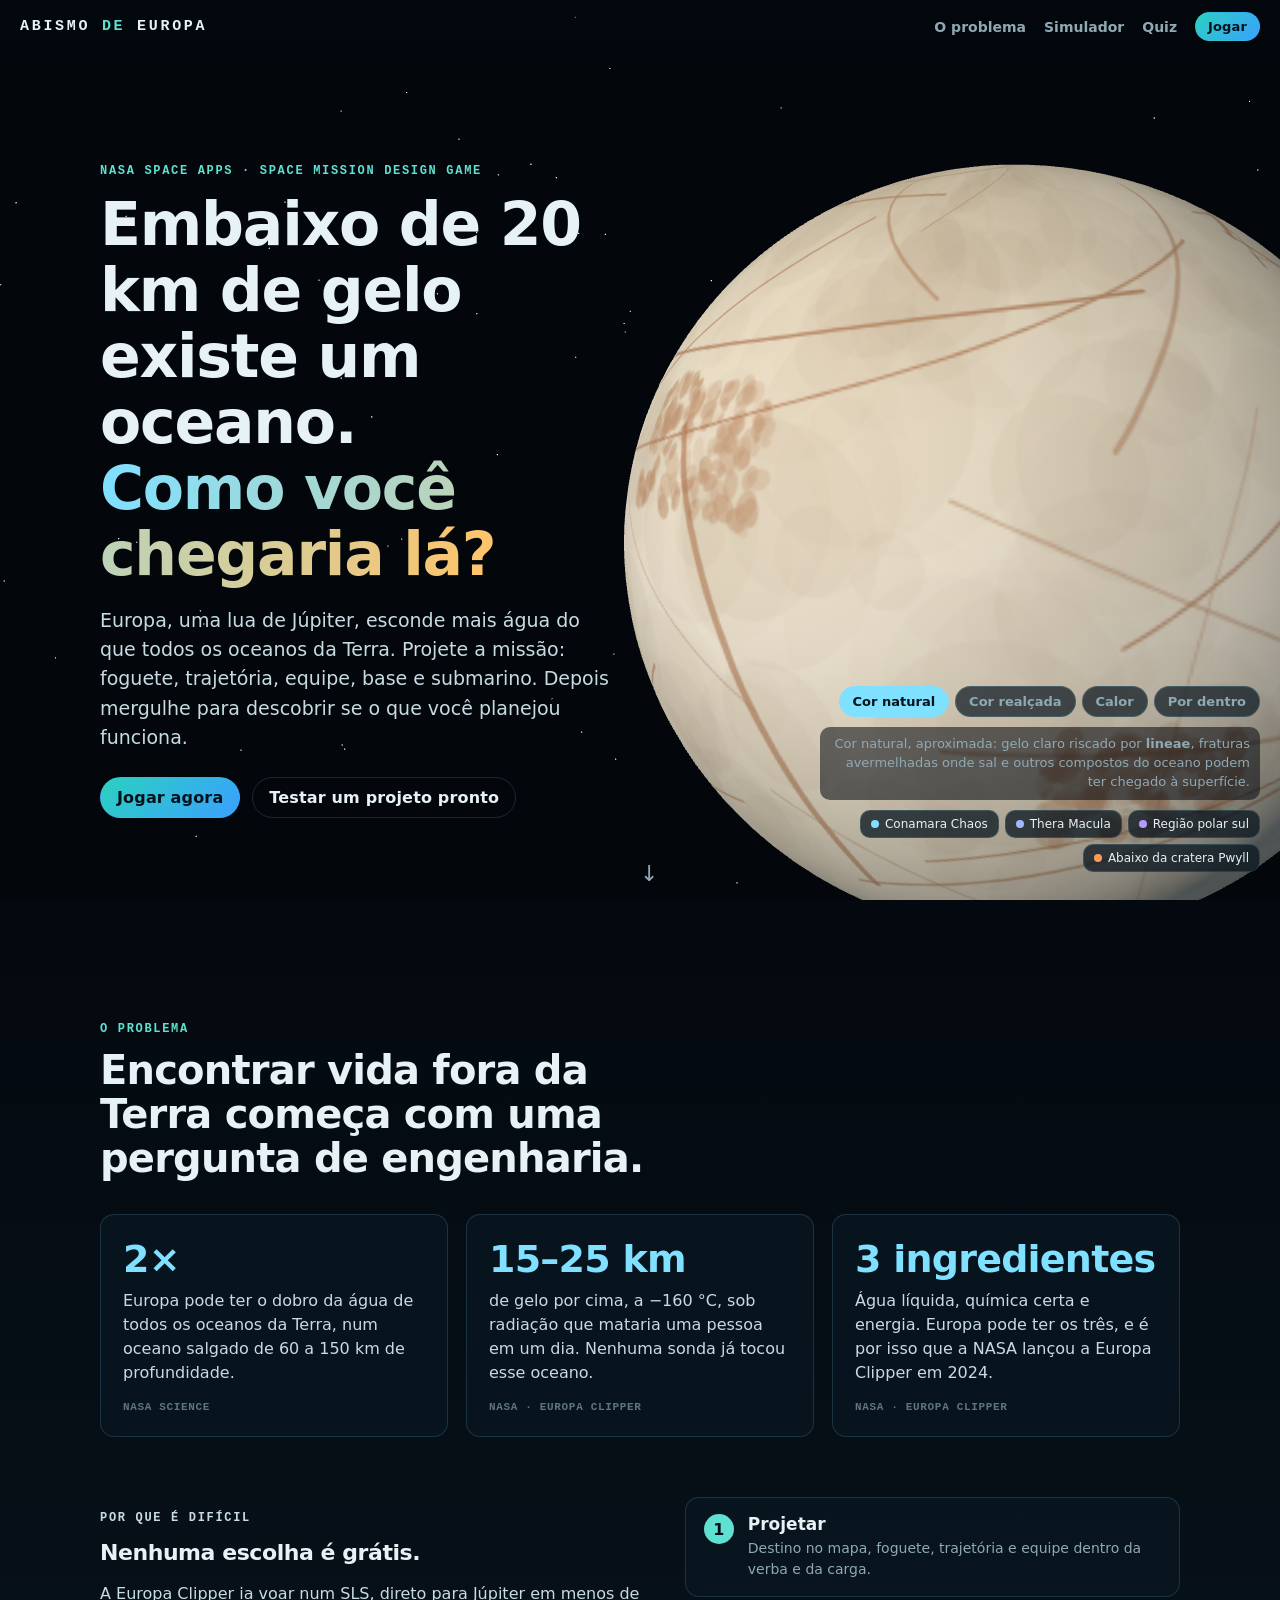
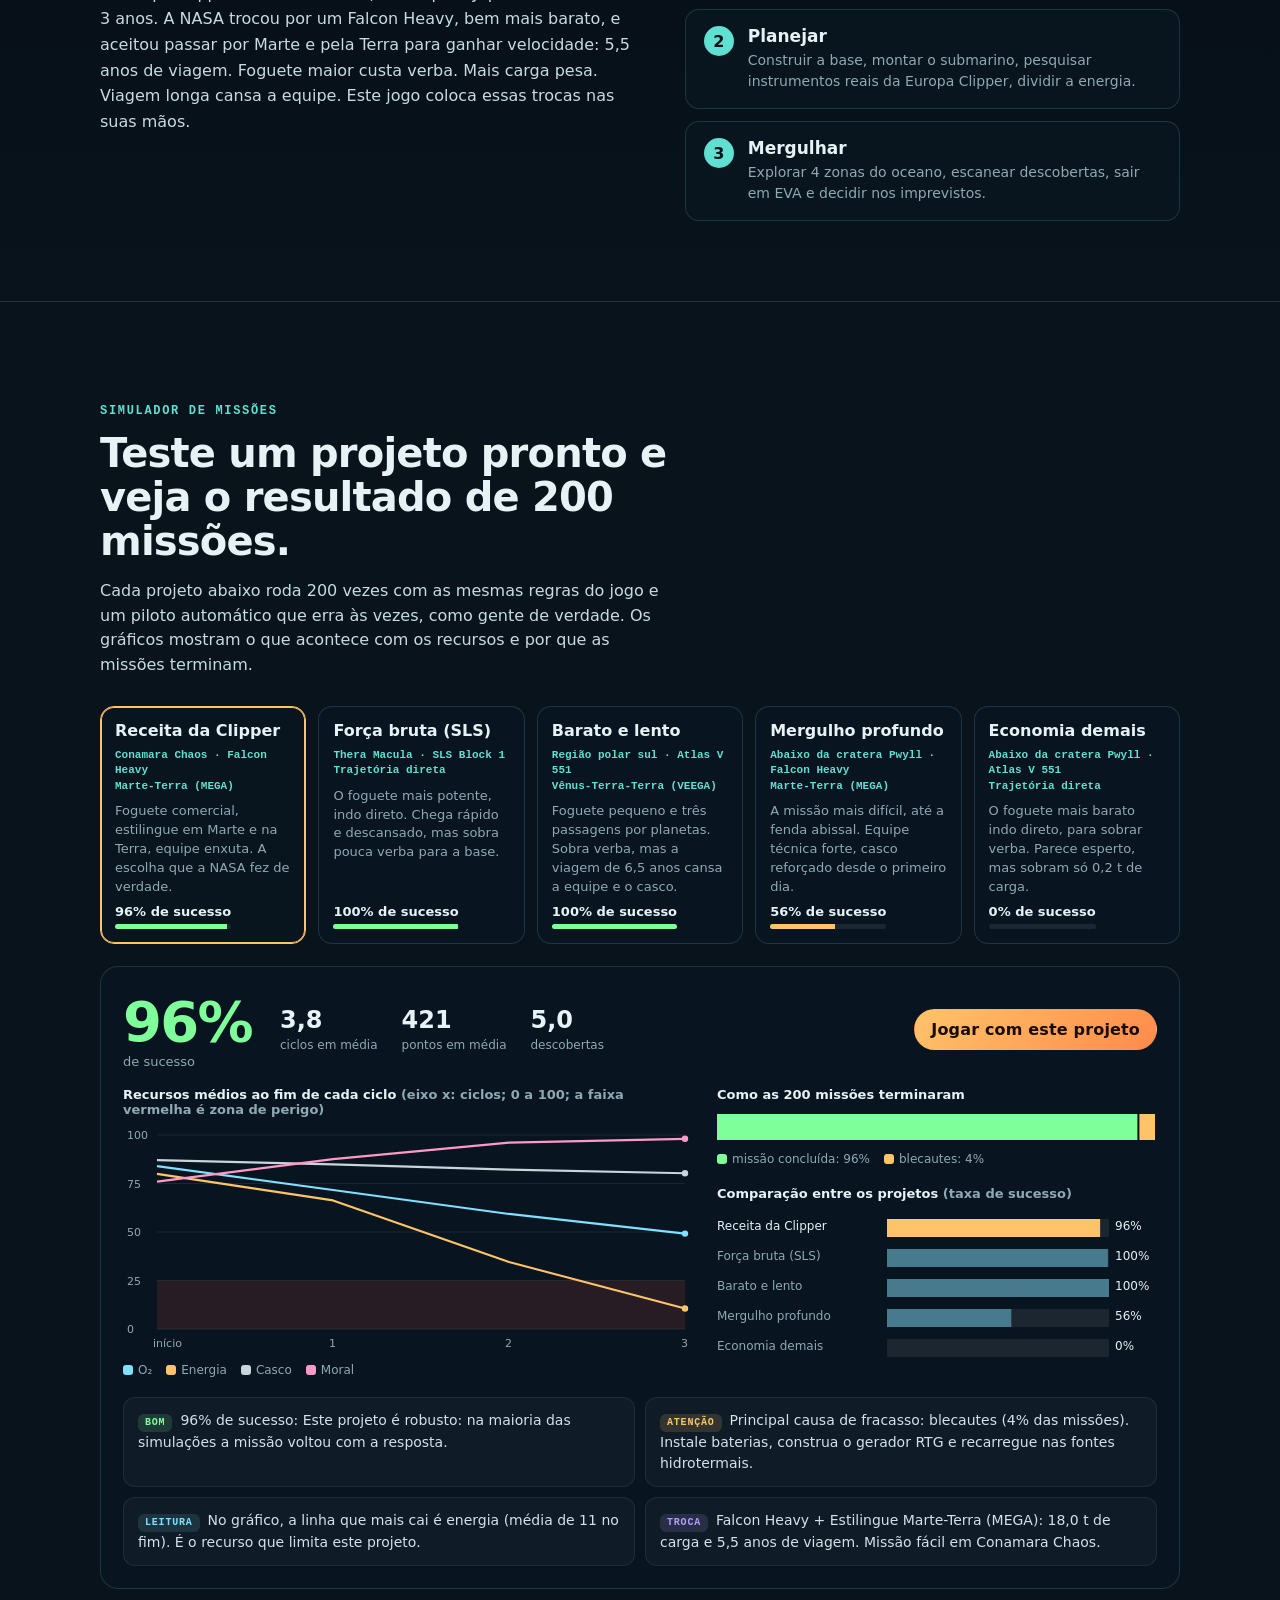
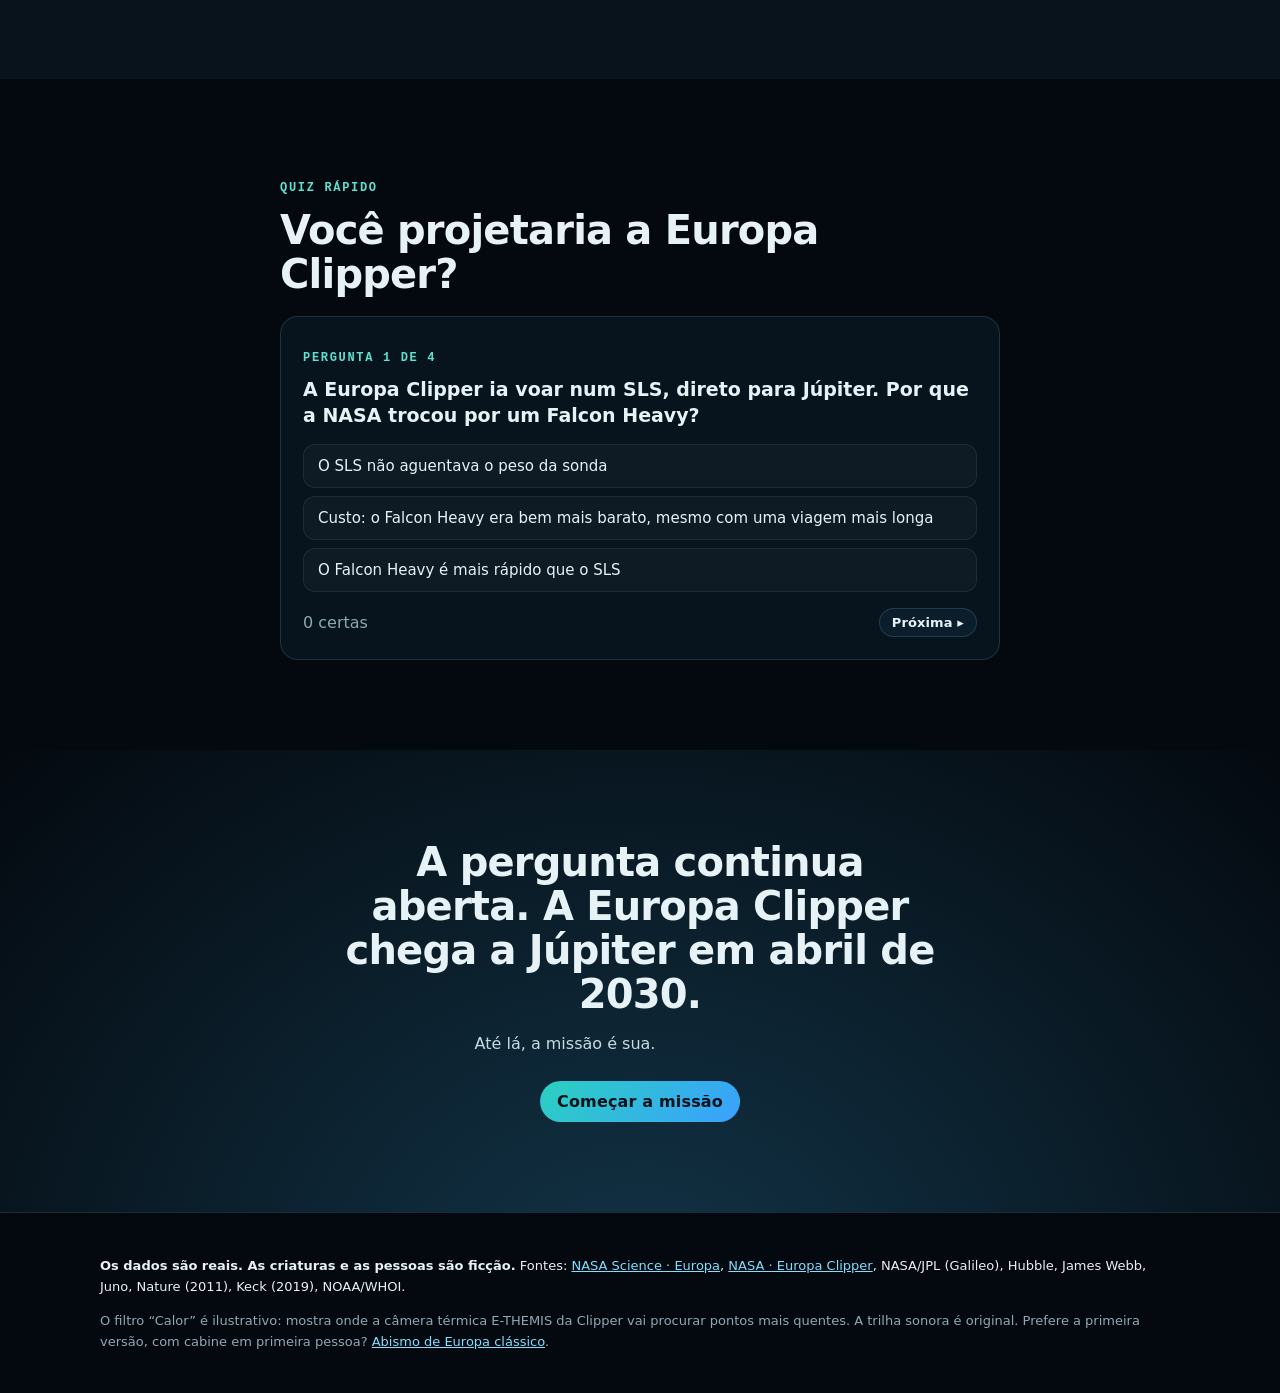
==== commit f0102093: "Versão 2 web: página inicial com simulador e jogo de projeto de missão Porta o projeto Unity v2 para" ====
--- a/index.html
+++ b/index.html
@@ -3,1444 +3,121 @@
 <head>
 <meta charset="utf-8">
 <meta name="viewport" content="width=device-width, initial-scale=1, viewport-fit=cover">
-<title>Abismo de Europa</title>
-<meta name="description" content="Terror lo-fi de exploração submarina no oceano sob o gelo de Europa, lua de Júpiter. Protótipo NASA Space Apps.">
-<link rel="preconnect" href="https://fonts.googleapis.com">
-<link rel="preconnect" href="https://fonts.gstatic.com" crossorigin>
-<link rel="stylesheet" href="https://fonts.googleapis.com/css2?family=VT323&family=IBM+Plex+Mono:wght@400;600&display=swap">
-<style>
-/* Abismo de Europa: um console só. Visão 3D da cabine + log embaixo; câmera, sonar e ações na lateral. Empilha no celular. Mundo escuro por design. */
-:root{
-  --void:#020609;
-  --panel:#06121a;
-  --panel2:#0a1a24;
-  --line:#143444;
-  --ice:#9fd8e0;
-  --phos:#8fe3c8;
-  --amber:#e0a458;
-  --dim:#5d7d86;
-  --alarm:#ff5c4a;
-  --strange:#b9a4ff;
-  --fact:#d7e6a0;
-  --f-disp:"VT323","Courier New",monospace;
-  --f-body:"IBM Plex Mono",ui-monospace,Menlo,Consolas,monospace;
-  --ins:0;
-  color-scheme:dark;
-}
-[hidden]{display:none!important}
-*{box-sizing:border-box}
-html,body{height:100%;margin:0}
-body{background:var(--void);color:var(--phos);font-family:var(--f-body);font-size:13px;line-height:1.5;overflow-x:hidden;-webkit-tap-highlight-color:transparent}
-button{font:inherit;color:inherit}
-.shell{min-height:100%;max-width:1320px;margin:0 auto;display:flex;flex-direction:column;gap:10px;padding-block:12px;padding-left:max(16px,env(safe-area-inset-left,0px));padding-right:max(16px,env(safe-area-inset-right,0px));filter:contrast(calc(1 + var(--ins)*.3)) saturate(calc(1 - var(--ins)*.4)) hue-rotate(calc(var(--ins)*-25deg))}
-.top{display:flex;flex-wrap:wrap;align-items:baseline;gap:4px 18px;border-bottom:1px solid var(--line);padding-bottom:8px}
-.brand{font-family:var(--f-disp);font-size:30px;line-height:1;color:var(--ice);letter-spacing:.06em}
-.loc{color:var(--dim);font-size:11px;letter-spacing:.08em;text-transform:uppercase}
-.stats{display:flex;flex-wrap:wrap;gap:2px 16px;margin-left:auto;font-variant-numeric:tabular-nums;font-size:12px;color:var(--dim)}
-.stats b{color:var(--amber);font-weight:600}
-.tbtn{background:var(--panel2);border:1px solid var(--line);color:var(--ice);font-family:var(--f-disp);font-size:18px;line-height:1;padding:4px 10px;cursor:pointer;border-radius:2px}
-.tbtn:hover{border-color:var(--ice)}
-.tbtns{display:flex;gap:6px}
-.main{display:grid;grid-template-columns:minmax(0,1fr) 340px;gap:12px;align-items:start}
-.vcol{display:flex;flex-direction:column;gap:10px;min-width:0}
-.viewport{position:relative;width:100%;aspect-ratio:16/9;background:#000;border:1px solid var(--line);overflow:hidden;touch-action:none;cursor:grab;user-select:none;-webkit-user-select:none}
-.viewport.hot{cursor:pointer}
-.viewport.drag{cursor:grabbing}
-#gl{display:block;width:100%;height:100%;image-rendering:pixelated;image-rendering:crisp-edges}
-.viewport::after{content:"";position:absolute;inset:0;pointer-events:none;background:repeating-linear-gradient(to bottom,rgba(0,0,0,.22) 0 1px,transparent 1px 3px);mix-blend-mode:multiply}
-.vlabel{position:absolute;font-family:var(--f-disp);font-size:17px;color:var(--ice);opacity:.85;pointer-events:none;text-shadow:0 0 4px #000}
-.vlabel.tl{top:8px;left:10px}.vlabel.tr{top:8px;right:10px;text-align:right}
-.rec{color:var(--alarm);animation:blink 1.2s steps(1) infinite}
-@keyframes blink{50%{opacity:0}}
-.hud{position:absolute;left:10px;bottom:10px;width:min(250px,44%);display:grid;gap:4px;padding:8px 9px;background:rgba(2,10,14,.72);border:1px solid rgba(80,160,180,.25);pointer-events:none}
-.g .row{display:flex;justify-content:space-between;font-family:var(--f-disp);font-size:16px;line-height:1}
-.g .val{color:var(--amber);font-variant-numeric:tabular-nums}
-.bar{height:7px;background:#03141a;border:1px solid #16404c;margin-top:2px}
-.bar i{display:block;height:100%;background:var(--phos);transition:width .5s}
-.g.low .bar i{background:var(--amber)}
-.g.crit .bar i{background:var(--alarm)}
-.g.crit .row{color:var(--alarm);animation:blink 1s steps(1) infinite}
-.hint{position:absolute;right:10px;bottom:10px;font-size:11px;color:var(--dim);background:rgba(2,10,14,.6);padding:3px 7px;pointer-events:none;max-width:45%;text-align:right}
-.tip{position:absolute;pointer-events:none;font-family:var(--f-disp);font-size:16px;color:var(--phos);background:rgba(2,10,14,.85);border:1px solid var(--line);padding:1px 6px;transform:translate(-50%,-140%);white-space:nowrap}
-.fade{position:absolute;inset:0;background:#000;opacity:0;transition:opacity .9s;display:flex;align-items:center;justify-content:center;pointer-events:none}
-.fade.show{opacity:1}
-.fade span{font-family:var(--f-disp);font-size:clamp(22px,4vw,40px);color:var(--ice);letter-spacing:.12em;text-align:center;padding:0 16px}
-.log{height:180px;overflow-y:auto;background:var(--panel);border:1px solid var(--line);padding:8px 10px;font-size:12.5px}
-.log p{margin:0 0 5px}
-.log .sys{color:var(--dim)}
-.log .good{color:var(--phos)}
-.log .warn{color:var(--amber)}
-.log .crit{color:var(--alarm)}
-.log .strange{color:var(--strange);font-style:italic}
-.log .fact{color:var(--fact);border-left:2px solid var(--fact);padding-left:8px}
-.log .disc{color:var(--ice);font-family:var(--f-disp);font-size:18px;line-height:1.1}
-.side{display:flex;flex-direction:column;gap:10px;min-width:0}
-.pair{display:grid;grid-template-columns:1fr 1fr;gap:10px}
-.panel{background:var(--panel);border:1px solid var(--line);padding:6px}
-.ph{font-family:var(--f-disp);font-size:15px;color:var(--dim);letter-spacing:.06em;display:flex;justify-content:space-between;line-height:1.1;margin-bottom:4px}
-.ph b{color:var(--ice);font-weight:400}
-.pc{position:relative}
-.pc canvas{display:block;width:100%;image-rendering:pixelated;background:#000}
-.pc::after{content:"";position:absolute;inset:0;pointer-events:none;background:repeating-linear-gradient(to bottom,rgba(0,0,0,.25) 0 1px,transparent 1px 3px)}
-#cam{aspect-ratio:160/120}
-#sonar{aspect-ratio:1}
-.camtxt{font-size:11px;color:var(--dim);min-height:2.6em;margin-top:4px;line-height:1.3}
-.actions{display:grid;grid-template-columns:1fr 1fr;gap:6px}
-.act{text-align:left;background:var(--panel2);border:1px solid var(--line);padding:6px 8px;cursor:pointer;display:flex;flex-direction:column;gap:1px;border-radius:2px;min-height:58px;position:relative}
-.act:hover:not(:disabled){border-color:var(--phos);background:#0d2430}
-.act:disabled{opacity:.38;cursor:not-allowed}
-.act .n{font-family:var(--f-disp);font-size:17px;line-height:1.05;color:var(--ice)}
-.act .c{font-size:10.5px;color:var(--amber)}
-.act .e{font-size:10.5px;color:var(--dim)}
-.act kbd{position:absolute;top:4px;right:6px;font-size:10px;color:var(--dim);font-family:var(--f-body)}
-.foot{display:flex;gap:8px;align-items:center;flex-wrap:wrap}
-.end{background:#0c2a2a;border:1px solid var(--phos);color:var(--phos);font-family:var(--f-disp);font-size:21px;padding:6px 14px;cursor:pointer;border-radius:2px;letter-spacing:.05em}
-.end:hover:not(:disabled){background:#123a38}
-.end:disabled{opacity:.4;cursor:not-allowed}
-.end.pulse{animation:pulse 1.4s ease-in-out infinite}
-@keyframes pulse{50%{box-shadow:0 0 0 3px rgba(143,227,200,.25)}}
-.turns{color:var(--dim);font-size:12px}.turns b{color:var(--amber)}
-.overlay{position:fixed;inset:0;background:rgba(1,5,8,.82);display:flex;align-items:center;justify-content:center;padding:16px;z-index:20;overflow-y:auto}
-.card{max-width:640px;width:100%;background:rgba(5,16,22,.94);border:1px solid var(--line);padding:24px 26px;box-shadow:0 0 60px rgba(0,0,0,.8)}
-.card h1{font-family:var(--f-disp);font-weight:400;font-size:clamp(46px,9vw,78px);line-height:.9;margin:6px 0 14px;color:var(--ice);letter-spacing:.05em;text-shadow:0 0 18px rgba(159,216,224,.35)}
-.card h2{font-family:var(--f-disp);font-weight:400;font-size:44px;line-height:1;margin:4px 0 12px;color:var(--ice)}
-.card p{margin:0 0 10px;color:#b8d8d4}
-.small{font-size:11px;color:var(--dim);letter-spacing:.08em;text-transform:uppercase}
-.big-btn{margin-top:10px}
-.btnrow{display:flex;gap:10px;flex-wrap:wrap}
-.ghost{background:transparent;border-color:var(--line);color:var(--ice)}
-.soundhint{font-size:11px;color:var(--amber);margin-top:12px}
-.diary{max-width:900px}
-.dgrid{display:grid;grid-template-columns:1.4fr 1fr;gap:18px;margin-top:8px}
-.dcol h3{font-family:var(--f-disp);font-weight:400;font-size:22px;color:var(--amber);margin:0 0 6px}
-.zonechips{display:flex;flex-wrap:wrap;gap:6px;margin:4px 0 12px}
-.chip{border:1px solid var(--line);padding:1px 8px;font-size:11px;color:var(--dim)}
-.chip.on{border-color:var(--phos);color:var(--phos)}
-.dcard{border:1px solid var(--line);padding:8px 10px;margin-bottom:8px;background:var(--panel)}
-.dcard .t{font-family:var(--f-disp);font-size:20px;color:var(--ice);line-height:1}
-.dcard .z{font-size:10.5px;color:var(--dim);text-transform:uppercase;letter-spacing:.06em}
-.dcard p{font-size:12px;margin:5px 0 0}
-.dcard .f{color:var(--fact)}
-.dcard.unk{opacity:.5}
-.dlog{font-size:12px;color:#a9c6c4;max-height:52vh;overflow-y:auto}
-.dlog div{border-bottom:1px dashed var(--line);padding:4px 0}
-.dscroll{max-height:52vh;overflow-y:auto;padding-right:4px}
-.err{position:absolute;inset:0;display:flex;align-items:center;justify-content:center;text-align:center;padding:20px;color:var(--amber);font-size:13px}
-@media (max-width:900px){
-  .main{grid-template-columns:1fr}
-  .log{height:150px}
-  .dgrid{grid-template-columns:1fr}
-}
-@media (max-width:520px){
-  .brand{font-size:26px}
-  .hud{width:auto;left:6px;right:6px;bottom:6px;grid-template-columns:1fr 1fr;padding:4px 6px;gap:2px 10px}
-  .g .row{font-size:13px}.bar{height:5px}
-  .hint{display:none}
-  .vlabel{font-size:14px}
-  .card{padding:18px 16px}
-}
-@media (prefers-reduced-motion:reduce){*{animation:none!important;transition:none!important}}
-</style>
+<title>Abismo de Europa · projete uma missão ao oceano de Europa</title>
+<meta name="description" content="Jogo educativo de projeto de missão espacial (NASA Space Apps · Space Mission Design Game): escolha foguete, trajetória, equipe e verba para explorar o oceano escondido sob o gelo de Europa, lua de Júpiter.">
+<meta property="og:title" content="Abismo de Europa">
+<meta property="og:description" content="Projete uma missão ao oceano escondido de Europa. Cada escolha é uma troca.">
+<link rel="icon" href="data:image/svg+xml,%3Csvg xmlns='http://www.w3.org/2000/svg' viewBox='0 0 32 32'%3E%3Ccircle cx='16' cy='16' r='13' fill='%23d8cfc0'/%3E%3Cpath d='M5 13c8 3 14-4 22 1M7 21c6-2 12 3 19-2' stroke='%23965f3c' stroke-width='1.6' fill='none'/%3E%3C/svg%3E">
+<link rel="stylesheet" href="css/base.css">
+<link rel="stylesheet" href="css/site.css">
 </head>
 <body>
-<div class="shell" id="shell">
-  <header class="top">
-    <div class="brand">ABISMO DE EUROPA</div>
-    <div class="loc">Submersível TÉTIS-7 · oceano sob o gelo de Europa, lua de Júpiter</div>
-    <div class="stats">
-      <span>Ciclo <b id="sCycle">01</b>/<span id="sMax">12</span></span>
-      <span>Zona <b id="sZone">—</b></span>
-      <span>Prof. <b id="sDepth">—</b></span>
-      <span>Pressão <b id="sPress">—</b></span>
-      <span>Água <b id="sTemp">—</b></span>
-      <span>Descobertas <b id="sScans">0</b>/6</span>
+<header class="top">
+  <a class="brand" href="#inicio">ABISMO <span>DE</span> EUROPA</a>
+  <nav><a href="#problema">O problema</a><a href="#simulador">Simulador</a><a href="#quiz">Quiz</a><a class="btn small primary" href="jogo.html">Jogar</a></nav>
+</header>
+
+<section id="inicio" class="hero">
+  <canvas id="globo" aria-label="Globo 3D de Europa. Arraste para girar."></canvas>
+  <div class="hero-copy">
+    <p class="kicker">NASA Space Apps · Space Mission Design Game</p>
+    <h1>Embaixo de 20 km de gelo existe um oceano.<br><em>Como você chegaria lá?</em></h1>
+    <p class="lead">Europa, uma lua de Júpiter, esconde mais água do que todos os oceanos da Terra. Projete a missão: foguete, trajetória, equipe, base e submarino. Depois mergulhe para descobrir se o que você planejou funciona.</p>
+    <div class="cta"><a class="btn primary" href="jogo.html">Jogar agora</a><a class="btn ghost" href="#simulador">Testar um projeto pronto</a></div>
+  </div>
+  <div class="globe-ui">
+    <div class="chips" role="tablist" aria-label="Filtros do globo">
+      <button class="chip on" data-mode="real">Cor natural</button>
+      <button class="chip" data-mode="realce">Cor realçada</button>
+      <button class="chip" data-mode="termico">Calor</button>
+      <button class="chip" data-mode="corte">Por dentro</button>
     </div>
-    <div class="tbtns">
-      <button class="tbtn" id="diaryBtn" type="button" title="Diário de missão (D)">DIÁRIO</button>
-      <button class="tbtn" id="muteBtn" type="button" title="Som (M)">SOM ●</button>
+    <p id="filtro-txt" class="globe-cap"></p>
+    <div class="sites" id="sites"></div>
+  </div>
+  <a class="scroll" href="#problema" aria-label="Rolar para baixo">↓</a>
+</section>
+
+<section id="problema" class="story">
+  <div class="wrap">
+    <p class="kicker">O problema</p>
+    <h2>Encontrar vida fora da Terra começa com uma pergunta de engenharia.</h2>
+    <div class="facts">
+      <article><b data-count="2">2×</b><p>Europa pode ter o dobro da água de todos os oceanos da Terra, num oceano salgado de 60 a 150 km de profundidade.</p><small>NASA Science</small></article>
+      <article><b>15–25 km</b><p>de gelo por cima, a −160 °C, sob radiação que mataria uma pessoa em um dia. Nenhuma sonda já tocou esse oceano.</p><small>NASA · Europa Clipper</small></article>
+      <article><b>3 ingredientes</b><p>Água líquida, química certa e energia. Europa pode ter os três, e é por isso que a NASA lançou a Europa Clipper em 2024.</p><small>NASA · Europa Clipper</small></article>
     </div>
-  </header>
-  <main class="main">
-    <section class="vcol">
-      <div class="viewport" id="viewport">
-        <canvas id="gl" aria-label="Cabine do submersível em primeira pessoa, com a janela para o oceano"></canvas>
-        <div class="vlabel tl"><span class="rec">●</span> CABINE · TÉTIS-7</div>
-        <div class="vlabel tr" id="vClock">CICLO 01 · T4</div>
-        <div class="hud" id="hud"></div>
-        <div class="hint" id="hint">Arraste para olhar · clique nos terminais</div>
-        <div class="tip" id="tip" hidden></div>
-        <div class="fade" id="fade"><span id="fadeText"></span></div>
+    <div class="tradeoff">
+      <div>
+        <p class="kicker">Por que é difícil</p>
+        <h3>Nenhuma escolha é grátis.</h3>
+        <p>A Europa Clipper ia voar num SLS, direto para Júpiter em menos de 3 anos. A NASA trocou por um Falcon Heavy, bem mais barato, e aceitou passar por Marte e pela Terra para ganhar velocidade: 5,5 anos de viagem. Foguete maior custa verba. Mais carga pesa. Viagem longa cansa a equipe. Este jogo coloca essas trocas nas suas mãos.</p>
       </div>
-      <div class="log" id="log" role="log" aria-live="polite"></div>
-    </section>
-    <aside class="side">
-      <div class="pair">
-        <div class="panel">
-          <div class="ph"><span>CAM-EXT</span><b id="camTag">FAROL</b></div>
-          <div class="pc"><canvas id="cam" width="160" height="120" aria-label="Câmera externa do scanner"></canvas></div>
-          <div class="camtxt" id="camTxt">Sem contato.</div>
-        </div>
-        <div class="panel">
-          <div class="ph"><span>SONAR</span><b id="sonTag">40 m</b></div>
-          <div class="pc"><canvas id="sonar" width="160" height="160" aria-label="Sonar"></canvas></div>
-          <div class="camtxt" id="sonTxt">Varredura passiva.</div>
-        </div>
-      </div>
-      <div class="actions" id="actions"></div>
-      <div class="foot">
-        <button class="end" id="endBtn" type="button">ENCERRAR CICLO ▸</button>
-        <span class="turns">Turnos: <b id="turns">4</b>/4</span>
-      </div>
-    </aside>
-  </main>
-</div>
-
-<div class="overlay" id="title">
-  <div class="card">
-    <div class="small">Protótipo · NASA Space Apps</div>
-    <h1>ABISMO<br>DE EUROPA</h1>
-    <p>Debaixo de uns 20 km de gelo, Europa, uma lua de Júpiter, esconde um oceano com mais água que todos os oceanos da Terra juntos. Você é a primeira pessoa a mergulhar nele.</p>
-    <p>Pilote a TÉTIS-7, cuide do oxigênio, da energia, do casco e da sua cabeça. Escaneie o que encontrar: cada scan traz um dado real das missões da NASA. Volte para a base antes que o cabo seja recolhido.</p>
-    <p class="small">Use fones de ouvido · as criaturas são ficção, os dados são reais</p>
-    <div class="btnrow">
-      <button class="end big-btn" id="startBtn" type="button">INICIAR MERGULHO ▸</button>
-    </div>
-    <div class="soundhint" id="soundHint">♪ clique em qualquer lugar para ligar o som</div>
-  </div>
-</div>
-
-<div class="overlay" id="ending" hidden>
-  <div class="card">
-    <div class="small" id="endKicker">Fim de transmissão</div>
-    <h2 id="endTitle">—</h2>
-    <p id="endText"></p>
-    <p class="small" id="endStats"></p>
-    <div class="btnrow">
-      <button class="end big-btn" id="restartBtn" type="button">NOVO MERGULHO ▸</button>
-      <button class="end big-btn ghost" id="endDiaryBtn" type="button">VER DIÁRIO</button>
+      <ol class="loop">
+        <li><b>Projetar</b><span>Destino no mapa, foguete, trajetória e equipe dentro da verba e da carga.</span></li>
+        <li><b>Planejar</b><span>Construir a base, montar o submarino, pesquisar instrumentos reais da Europa Clipper, dividir a energia.</span></li>
+        <li><b>Mergulhar</b><span>Explorar 4 zonas do oceano, escanear descobertas, sair em EVA e decidir nos imprevistos.</span></li>
+      </ol>
     </div>
   </div>
-</div>
+</section>
 
-<div class="overlay" id="diary" hidden>
-  <div class="card diary">
-    <div class="small">Diário de missão · TÉTIS-7</div>
-    <h2>Diário</h2>
-    <div id="dObjective"></div>
-    <div class="dgrid">
-      <div class="dcol"><h3>Descobertas</h3><div class="dscroll" id="dScans"></div></div>
-      <div class="dcol"><h3>Registro dos ciclos</h3><div class="dlog" id="dLog"></div></div>
+<section id="simulador" class="sim">
+  <div class="wrap">
+    <p class="kicker">Simulador de missões</p>
+    <h2>Teste um projeto pronto e veja o resultado de 200 missões.</h2>
+    <p class="lead small">Cada projeto abaixo roda 200 vezes com as mesmas regras do jogo e um piloto automático que erra às vezes, como gente de verdade. Os gráficos mostram o que acontece com os recursos e por que as missões terminam.</p>
+    <div class="presets" id="presets"></div>
+    <div class="result" id="result" hidden>
+      <div class="res-head">
+        <div class="big"><b id="r-win">—</b><span>de sucesso</span></div>
+        <div class="mini"><div><b id="r-cyc">—</b><span>ciclos em média</span></div><div><b id="r-score">—</b><span>pontos em média</span></div><div><b id="r-scans">—</b><span>descobertas</span></div></div>
+        <a class="btn warm" id="r-play" href="jogo.html">Jogar com este projeto</a>
+      </div>
+      <div class="res-grid">
+        <figure>
+          <figcaption>Recursos médios ao fim de cada ciclo <span class="muted">(eixo x: ciclos; 0 a 100; a faixa vermelha é zona de perigo)</span></figcaption>
+          <canvas class="chart" id="c-lines"></canvas>
+          <div class="legend"><span><i style="background:var(--o2)"></i>O₂</span><span><i style="background:var(--energy)"></i>Energia</span><span><i style="background:var(--hull)"></i>Casco</span><span><i style="background:var(--morale)"></i>Moral</span></div>
+        </figure>
+        <figure>
+          <figcaption>Como as 200 missões terminaram</figcaption>
+          <canvas class="chart" id="c-stack"></canvas>
+          <div class="legend" id="stack-legend"></div>
+          <figcaption class="mt">Comparação entre os projetos <span class="muted">(taxa de sucesso)</span></figcaption>
+          <canvas class="chart" id="c-bars"></canvas>
+        </figure>
+      </div>
+      <div class="interp" id="interp"></div>
     </div>
-    <button class="end big-btn" id="diaryClose" type="button">FECHAR ▸</button>
   </div>
-</div>
+</section>
+
+<section id="quiz" class="quiz">
+  <div class="wrap narrow">
+    <p class="kicker">Quiz rápido</p>
+    <h2>Você projetaria a Europa Clipper?</h2>
+    <div id="quiz-box" class="quiz-box"></div>
+  </div>
+</section>
+
+<section class="final">
+  <div class="wrap narrow center">
+    <h2>A pergunta continua aberta. A Europa Clipper chega a Júpiter em abril de 2030.</h2>
+    <p class="lead small">Até lá, a missão é sua.</p>
+    <div class="cta center"><a class="btn primary" href="jogo.html">Começar a missão</a></div>
+  </div>
+</section>
+
+<footer class="foot">
+  <div class="wrap">
+    <p><b>Os dados são reais. As criaturas e as pessoas são ficção.</b> Fontes: <a href="https://science.nasa.gov/jupiter/jupiter-moons/europa/" rel="noopener">NASA Science · Europa</a>, <a href="https://europa.nasa.gov/" rel="noopener">NASA · Europa Clipper</a>, NASA/JPL (Galileo), Hubble, James Webb, Juno, Nature (2011), Keck (2019), NOAA/WHOI.</p>
+    <p class="muted">O filtro “Calor” é ilustrativo: mostra onde a câmera térmica E-THEMIS da Clipper vai procurar pontos mais quentes. A trilha sonora é original. Prefere a primeira versão, com cabine em primeira pessoa? <a href="classico/">Abismo de Europa clássico</a>.</p>
+  </div>
+</footer>
 
 <script src="lib/three.min.js"></script>
-<script>window.THREE||document.write('<script src="https://cdn.jsdelivr.net/npm/three@0.128.0/build/three.min.js"><\/script>')</script>
-<script>
-(function(){
-'use strict';
-const $=s=>document.querySelector(s);
-const clamp=(v,a,b)=>Math.max(a,Math.min(b,v));
-const rnd=(a,b)=>a+Math.random()*(b-a);
-const pick=a=>a[Math.floor(Math.random()*a.length)];
-const wait=ms=>new Promise(r=>setTimeout(r,ms));
-const pad=n=>String(n).padStart(2,'0');
-const dec=(n,d)=>n.toFixed(d).replace('.',',');
-const reduce=matchMedia('(prefers-reduced-motion: reduce)').matches;
-
-/* =====================================================================
-   DADOS (no plano Unity, cada bloco aqui vira um ScriptableObject)
-   ===================================================================== */
-const CONFIG={maxCycles:12,turns:5,scansToWin:6,insane:45};
-const G_EUROPA=1.315; // m/s², gravidade real de Europa (NASA)
-const ICE_KM=20;      // espessura do gelo usada no jogo (NASA estima 15–25 km)
-const ZONES=[
-  {name:'Interface gelo-oceano',short:'Interface',depth:20.4,hull:1,san:2,fog:0x031820,dens:0.042,amb:0x1d4a58,temp:'−2 °C'},
-  {name:'Coluna d’água',short:'Coluna',depth:52.0,hull:2,san:3,fog:0x020c12,dens:0.050,amb:0x10303c,temp:'−1 °C'},
-  {name:'Campo hidrotermal',short:'Campo',depth:97.8,hull:4,san:4,fog:0x0c0807,dens:0.040,amb:0x3a2418,temp:'+14 °C'},
-  {name:'Fenda abissal',short:'Fenda',depth:112.6,hull:6,san:6,fog:0x010407,dens:0.055,amb:0x0a1a24,temp:'+3 °C'}
-];
-function pressureBar(km){
-  const ice=Math.min(km,ICE_KM)*1000, water=Math.max(0,km-ICE_KM)*1000;
-  return Math.round((917*G_EUROPA*ice+1030*G_EUROPA*water)/1e5);
-}
-
-/* Alvos de scan: a criatura/estrutura é ficção; o dado é real. */
-const TARGETS=[
- {id:'fratura',zone:0,name:'Fratura azul',b:'crystal',col:0x7fe0ff,y:3.2,san:3,
-  desc:'Uma rachadura atravessa o teto de gelo. Bolhas de salmoura sobem por ela devagar, como se o gelo respirasse.',
-  fact:'A camada de gelo de Europa deve ter entre 15 e 25 km de espessura. O radar REASON, da Europa Clipper, foi feito para medir essa espessura e procurar água dentro do gelo.',src:'NASA · Europa Clipper (REASON)'},
- {id:'jangadas',zone:0,name:'Jangadas de gelo',b:'iceblocks',col:0xbfe6ee,y:3.9,san:3,
-  desc:'Blocos do tamanho de prédios, tortos, colados no teto. Parecem ter girado antes de congelar de novo.',
-  fact:'A sonda Galileo fotografou a região Conamara Chaos, onde placas de gelo se quebraram, se moveram e congelaram de novo, como icebergs presos.',src:'NASA/JPL · Galileo'},
- {id:'pingente',zone:0,name:'Pingente de sal',b:'brinicle',col:0xe8f6ff,y:4.0,san:2,
-  desc:'Um tubo de gelo branco desce do teto até a escuridão. A água em volta dele está mais fria e mais salgada.',
-  fact:'Em 2019, o Telescópio Hubble achou cloreto de sódio, o sal de cozinha, na região Tara Regio. Em 2023, o James Webb achou gás carbônico no mesmo lugar, que provavelmente veio do oceano.',src:'NASA · Hubble e James Webb'},
- {id:'veu',zone:0,name:'Véu-de-vidro',b:'jelly',col:0x6ff2ff,size:0.9,y:1.4,san:1,
-  desc:'Uma criatura transparente, do tamanho de um guarda-chuva, pulsa perto de uma fenda. Ela não tem olhos. Mesmo assim, vira para a sua luz.',
-  fact:'O Hubble viu sinais de plumas de água saindo de Europa em 2012 e 2016. Em 2018, cientistas revisaram dados de 1997 da sonda Galileo e acharam a assinatura de uma pluma.',src:'NASA · Hubble e Galileo'},
- {id:'lanterna',zone:1,name:'Lanterna-errante',b:'fish',col:0x8affd8,y:0.5,san:2,
-  desc:'Um corpo comprido com fileiras de pontos de luz. Ele nada em círculos largos em volta do submersível, sempre no limite do farol.',
-  fact:'O oceano de Europa pode ter o dobro de toda a água dos oceanos da Terra.',src:'NASA Science'},
- {id:'no',zone:1,name:'Nó magnético',b:'orb',col:0x9fb8ff,y:0,san:0,
-  desc:'Não é um bicho. A bússola gira sozinha e uma malha de luz fraca aparece no scanner, como um campo desenhado na água.',
-  fact:'O magnetômetro da Galileo mediu um campo magnético induzido em Europa, que muda junto com o campo de Júpiter. A melhor explicação é uma camada de água salgada, que conduz eletricidade, debaixo do gelo.',src:'NASA/JPL · Galileo (magnetômetro)'},
- {id:'cardume',zone:1,name:'Cardume-espelho',b:'school',col:0xcfe6ee,y:-0.5,san:-3,
-  desc:'Centenas de corpos prateados viram ao mesmo tempo. Por um instante, o cardume desenha o formato do submersível.',
-  fact:'Europa dá uma volta em Júpiter a cada 3,5 dias. A gravidade de Júpiter estica e aperta a lua o tempo todo, e esse atrito gera o calor que pode manter o oceano líquido.',src:'NASA Science'},
- {id:'coroa',zone:1,name:'Medusa-coroa',b:'jelly',col:0xffc46a,size:1.6,y:1.5,san:4,
-  desc:'Uma medusa enorme, com uma coroa de filamentos dourados. Ela sobe devagar na direção do gelo, como se soubesse onde fica a superfície.',
-  fact:'A sonda Juno mediu que a superfície de Europa produz cerca de 12 kg de oxigênio por segundo, quando a radiação de Júpiter quebra o gelo. Parte dele talvez chegue ao oceano.',src:'NASA · Juno'},
- {id:'chamine',zone:2,name:'Chaminé negra',b:'vent',col:0xff7a3a,y:-3.6,san:2,
-  desc:'Uma torre de minerais com o dobro da altura do submersível. A água sai dela tremendo, quente e escura.',
-  fact:'Para existir vida como a conhecemos, são precisos três ingredientes: água líquida, a química certa e uma fonte de energia. A Europa Clipper vai investigar se Europa tem os três.',src:'NASA · Europa Clipper'},
- {id:'tubos',zone:2,name:'Colônia tubular',b:'worms',col:0xd0302a,y:-3.5,san:3,
-  desc:'Milhares de tubos brancos com pontas vermelhas em volta da fonte. Eles recolhem as pontas quando a sua luz passa.',
-  fact:'A Europa Clipper foi lançada em 14 de outubro de 2024, num foguete Falcon Heavy, do Centro Espacial Kennedy. Ela chega a Júpiter em abril de 2030 e vai fazer 49 passagens por Europa, algumas a só 25 km da superfície.',src:'NASA · Europa Clipper'},
- {id:'tapete',zone:2,name:'Tapete térmico',b:'mat',col:0xffb040,y:-3.3,san:2,
-  desc:'Uma camada viva cobre a rocha quente, laranja e amarela. Quando a corrente muda, ela muda de cor junto.',
-  fact:'A Europa Clipper leva nove instrumentos científicos e um experimento de gravidade. A câmera térmica E-THEMIS procura pontos quentes no gelo e o espectrômetro MISE procura sais e compostos orgânicos.',src:'NASA · Europa Clipper (E-THEMIS, MISE)'},
- {id:'raspador',zone:2,name:'Raspador de enxofre',b:'crab',col:0x8a2a1c,y:-3.1,san:-4,
-  desc:'Algo de carapaça grossa raspa a rocha perto da fonte. Para quando você para. Volta a raspar quando você vira a luz.',
-  fact:'A superfície de Europa recebe cerca de 5,4 sievert de radiação por dia, o bastante para matar uma pessoa. Por isso os eletrônicos da Europa Clipper ficam num cofre de liga de alumínio e zinco.',src:'NASA · Europa Clipper'},
- {id:'costelas',zone:3,name:'Costelas',b:'ribs',col:0xb8ad94,y:-6,san:-6,
-  desc:'Arcos enormes saem do fundo, em fila, como as costelas de um animal do tamanho de uma cidade. Não há registro de rocha com esse formato.',
-  fact:'O oceano de Europa deve ter entre 60 e 150 km de profundidade. É de 5 a 14 vezes a profundidade da Fossa das Marianas, o ponto mais fundo da Terra (11 km).',src:'NASA Science'},
- {id:'olho',zone:3,name:'O Olho',b:'eye',col:0xd8ffb0,y:-3.6,san:-8,
-  desc:'Uma esfera escura, maior que o submersível, presa ao fundo. No centro, uma luz fraca acompanha cada movimento seu.',
-  fact:'A sonda Galileo foi lançada em 1989 e chegou a Júpiter em 1995. Em 2003 a NASA a jogou dentro de Júpiter de propósito, para não haver risco de ela cair em Europa e contaminar um possível oceano com vida.',src:'NASA/JPL · Galileo'},
- {id:'jardim',zone:3,name:'Jardim de sal',b:'crystal',col:0xf2f4ff,y:-5.4,san:2,
-  desc:'Cristais brancos crescem em leque numa fenda. Eles tilintam contra o casco quando você chega perto.',
-  fact:'A superfície de Europa tem poucas crateras, sinal de que é jovem: entre 40 e 90 milhões de anos. O gelo se renova, talvez com água vinda de baixo.',src:'NASA Science · Galileo'},
- {id:'placa',zone:3,name:'Placa gravada',b:'plate',col:0xc9b98a,y:-5.6,san:-5,
-  desc:'Uma placa de metal no fundo, com palavras gravadas. O sistema não encontra nenhuma missão anterior a esta profundidade.',
-  fact:'A Europa Clipper leva uma placa de tântalo com o poema “In Praise of Mystery”, da poeta Ada Limón, e um chip com 2,6 milhões de nomes enviados por pessoas do mundo todo.',src:'NASA · Europa Clipper'}
-];
-const TBY={}; TARGETS.forEach((t,i)=>{TBY[t.id]=t;t.code='C-'+pad(i+1);});
-
-const FACTS=[
- 'Dado real (NASA): Europa tem cerca de 3.100 km de diâmetro, um pouco menos que a Lua da Terra.',
- 'Dado real: Galileu Galilei descobriu Europa em janeiro de 1610, junto com Io, Ganimedes e Calisto.',
- 'Dado real (NASA): um sinal de rádio leva de 33 a 53 minutos para ir de Júpiter até a Terra.',
- 'Dado real (NASA): na superfície de Europa a temperatura nunca passa de −160 °C, nem no equador.',
- 'Dado real: a gravidade em Europa é de 1,3 m/s², cerca de 13% da gravidade da Terra.',
- 'Dado real (NASA): com os painéis solares abertos, a Europa Clipper tem uns 30 m de ponta a ponta. É a maior sonda que a NASA já fez para uma missão planetária.',
- 'Dado real (NASA): a Europa Clipper passou por Marte em março de 2025 para ganhar velocidade, e passa pela Terra em dezembro de 2026 a caminho de Júpiter.',
- 'Dado real (NASA): Júpiter tem mais de 90 luas conhecidas. Europa é a quarta maior.',
- 'Dado real (NASA): a Europa Clipper vai sobrevoar Europa em vez de orbitá-la, para passar pouco tempo dentro do cinturão de radiação de Júpiter.'
-];
-
-/* Ações (ScriptableObject "ActionDef" no plano Unity) */
-const UNIT={energy:' energia',o2:'% O₂',hull:'% casco'};
-const ACTIONS=[
- {id:'explore',key:'1',name:'Navegar e explorar',cost:{energy:8},eff:'procura um contato',run:()=>explore()},
- {id:'scan',key:'2',name:'Escanear contato',cost:{energy:6},eff:'dado real da NASA',can:()=>!!S.contact,why:'sem contato',run:()=>scan()},
- {id:'sonar',key:'3',name:'Pulso de sonar',cost:{energy:3},eff:'não gasta turno',free:true,run:()=>sonarPulse()},
- {id:'o2',key:'4',name:'Eletrólise (O₂)',cost:{energy:14},eff:'+18% O₂',run:()=>electro()},
- {id:'repair',key:'5',name:'Reparar casco',cost:{energy:10},eff:'+16% casco',run:()=>repair()},
- {id:'down',key:'6',name:'Lastro ▼ descer',cost:{energy:10},eff:'zona mais funda',can:()=>S.zone<3,why:'já no fundo',run:()=>changeZone(1)},
- {id:'up',key:'7',name:'Lastro ▲ subir',cost:{energy:8},eff:'zona mais rasa',can:()=>S.zone>0,why:'já no gelo',run:()=>changeZone(-1)},
- {id:'vent',key:'8',name:'Recarregar na fonte',cost:{},eff:'+30 energia · −6% casco',can:()=>S.zone===2,why:'só no campo hidrotermal',run:()=>ventCharge()},
- {id:'talk',key:'9',name:'Falar com a base',cost:{},eff:'+sanidade',run:()=>talk()},
- {id:'rest',key:'0',name:'Apagar as luzes',cost:{},eff:'+8 sanidade · +4 energia',run:()=>rest()},
- {id:'dock',key:'A',name:'Acoplar à base',cost:{},eff:'termina a missão',can:()=>S.zone===0&&goalMet(),why:'6 descobertas, 4 zonas, na Interface',run:()=>dock()}
-];
-const ABY={}; ACTIONS.forEach(a=>ABY[a.id]=a);
-
-/* Eventos de fim de ciclo (ScriptableObject "EventDef") */
-const CREEPY=[
- 'O sonar registrou um contato do tamanho do submersível, seguindo a mesma rota, 40 metros atrás. Ele parou quando você parou.',
- 'O gravador da cabine captou batidas no vidro por 6 minutos. Do lado de fora.',
- 'Alguém escreveu “SUBA” na condensação da janela. Pelo lado de fora.',
- 'A câmera externa mostra o submersível iluminado de fora, de longe. Não existe outra luz aqui embaixo.',
- 'O registro de voz tem 14 minutos de você conversando com alguém. Você não lembra da conversa.'
-];
-const EVENTS=[
- {w:2,c:()=>S.zone>=1,run(){const d=Math.round(rnd(6,12));S.hull-=d;log('Uma corrente forte jogou a TÉTIS-7 contra a rocha. Casco −'+d+'%.','warn');sfx.clank();shake=.6;}},
- {w:1,run(){S.o2-=8;log('A célula de eletrólise travou por horas. O₂ −8%.','warn');}},
- {w:1,run(){S.energy-=10;log('Curto-circuito no barramento principal. Energia −10.','warn');sfx.alarm();}},
- {w:2,run(){S.sanity+=5;log('Um cardume de luzes azuis passou devagar pela janela. Por alguns minutos você esqueceu da profundidade.','good');}},
- {w:2,c:()=>S.zone===0,run(){S.hull-=5;log('O gelo estalou bem acima de você, alto como um trovão. Casco −5%.','warn');sfx.creak(.3);}},
- {w:2,c:()=>S.zone>=2,run(){S.hull-=4;S.sanity-=3;log('O casco rangeu o ciclo inteiro. Aqui a pressão passa de '+pressureBar(ZONES[S.zone].depth).toLocaleString('pt-BR')+' bar.','warn');sfx.creak(.35);}},
- {w:2,c:()=>S.sanity<60,run(){S.sanity-=7;S.anomalies++;sfx.knock();log('Três batidas no casco. Do lado de fora. No mesmo ritmo do seu coração.','strange');}},
- {w:2,run(){S.sanity+=6;log(pick([
-   'TERRA (atraso de 41 min): Recebemos suas imagens. A sala de controle inteira ficou em silêncio olhando para elas.',
-   'TERRA (atraso de 47 min): Sua família mandou um áudio. Está no pacote de dados. Ouça quando puder.',
-   'TERRA (atraso de 35 min): Os dados do casco estão bons. Continue com calma.'
-  ]),'good');}},
- {w:2,c:()=>S.sanity<CONFIG.insane,run(){S.sanity-=6;S.anomalies++;log(pick(CREEPY),'strange');}},
- {w:1,c:()=>S.zone===3,run(){S.energy-=8;log('Sedimento fino entupiu o filtro do propulsor. Energia −8.','warn');}},
- {w:2,run(){S.sanity+=3;log('Ciclo calmo. Só o zumbido do gerador e as bolhas.','sys');}}
-];
-
-const BASE_OK=[
- 'LÚCIA (base Conamara): Recebi seus dados. Aqui em cima o gelo está a −170 °C, e aí embaixo você tem água líquida. Ainda acho isso incrível.',
- 'LÚCIA: Júpiter está enorme no céu hoje. Parece que vai cair em cima da base. Queria que você visse.',
- 'LÚCIA: O cabo de fibra está firme. São 20 km de gelo entre a gente, mas você está a um “oi” de distância.',
- 'LÚCIA: Respira devagar. Conta as bolhas se precisar. Eu conto com você.',
- 'LÚCIA: Sabia que a gente é a primeira gente a ouvir esse oceano? Grava tudo. Até o silêncio.'
-];
-const BASE_MID=[
- 'LÚCIA: Seu batimento subiu nos últimos ciclos. Está tudo bem aí?',
- 'LÚCIA: Estranho, a telemetria mostra a escotilha interna aberta. Pode confirmar? ...Tá. Deve ser o sensor.',
- 'LÚCIA: Você falou alguma coisa agora há pouco? Chegou só respiração no canal.',
- 'LÚCIA: Não desce mais do que precisa, tá? Só o necessário.'
-];
-const BASE_LOW=[
- 'LÚCIA: TÉTIS-7, quem está falando com você? A gente ouve duas vozes no canal.',
- 'LÚCIA: ...o sonar da base mostra dois submersíveis embaixo do gelo. Um deles é você.',
- 'LÚCIA: Por que você está batendo no casco? A gente ouve daqui de cima.',
- 'O canal abre. Ninguém fala. Bem baixinho, você ouve a sua própria voz dizendo o seu nome.'
-];
-
-/* =====================================================================
-   ESTADO (GameManager)
-   ===================================================================== */
-function fresh(){return {cycle:1,turns:CONFIG.turns,zone:0,o2:84,energy:80,hull:90,sanity:82,found:{},scans:[],contact:null,blackouts:0,over:false,win:false,busy:false,started:S0started(),anomalies:0,diary:[],deepest:0};}
-function S0started(){return false;}
-let S=fresh();
-let factIdx=Math.floor(Math.random()*FACTS.length);
-function zonesDone(){const z=new Set(S.scans.map(s=>TBY[s.id].zone));return z;}
-function goalMet(){return S.scans.length>=CONFIG.scansToWin&&zonesDone().size>=4;}
-function insanity(){return clamp((CONFIG.insane-S.sanity)/CONFIG.insane,0,1);}
-
-/* =====================================================================
-   ÁUDIO (AudioManager: “snapshots” com crossfade, como no AudioMixer)
-   ===================================================================== */
-const AudioSys={
-  ctx:null,mode:null,ready:false,want:null,muted:false,tracks:{},
-  FILES:{vibrante:'abismo_europa_vibrante_ganza',calma:'abismo_europa_calma',animada:'abismo_europa_animada',ambiente:'abismo_europa_ambiente'},
-  SNAP:{
-    title:{vibrante:.8},
-    calm:{calma:.75},
-    common:{animada:.55},
-    tension:{ambiente:.95,cutoff:620},
-    silence:{},
-    off:{}
-  },
-  init(){
-    if(this.ctx) return;
-    const AC=window.AudioContext||window.webkitAudioContext; if(!AC) return;
-    const c=this.ctx=new AC();
-    this.master=c.createGain(); this.master.gain.value=.9; this.master.connect(c.destination);
-    this.music=c.createGain(); this.music.gain.value=1; this.music.connect(this.master);
-    this.sfx=c.createGain(); this.sfx.gain.value=.85; this.sfx.connect(this.master);
-    this.lp=c.createBiquadFilter(); this.lp.type='lowpass'; this.lp.frequency.value=20000; this.lp.Q.value=.7; this.lp.connect(this.music);
-    makeNoise(); startAmbience();
-    const ext=document.createElement('audio').canPlayType('audio/ogg; codecs="vorbis"')?'ogg':'mp3';
-    const EMB=window.ABISMO_AUDIO;
-    const src=k=>EMB&&EMB[k]?EMB[k]:'audio/'+this.FILES[k]+'.'+ext;
-    if(!EMB&&location.protocol==='file:'){this.useElements(src);return;}
-    Promise.all(Object.keys(this.FILES).map(k=>fetch(src(k)).then(r=>{if(!r.ok)throw new Error(r.status);return r.arrayBuffer();}).then(b=>new Promise((res,rej)=>c.decodeAudioData(b,res,rej))).then(buf=>[k,buf])))
-    .then(list=>{
-      list.forEach(([k,buf])=>{
-        const s=c.createBufferSource(); s.buffer=buf; s.loop=true;
-        const g=c.createGain(); g.gain.value=0;
-        s.connect(g); g.connect(k==='ambiente'?this.lp:this.music); s.start();
-        this.tracks[k]={g};
-      });
-      this.mode='webaudio'; this.ready=true; this.apply(this.want||'title',1.5);
-    }).catch(()=>this.useElements(src));
-  },
-  useElements(src){
-    Object.keys(this.FILES).forEach(k=>{
-      const el=new Audio(src(k)); el.loop=true; el.volume=0; el.preload='auto';
-      this.tracks[k]={el,vol:0,target:0}; el.play().catch(()=>{});
-    });
-    this.mode='element'; this.ready=true; this.apply(this.want||'title',1.5);
-    const tick=()=>{
-      Object.values(this.tracks).forEach(t=>{
-        if(!t.el) return;
-        t.vol+=(t.target-t.vol)*Math.min(1,t.rate||.05);
-        if(Math.abs(t.target-t.vol)<.003) t.vol=t.target;
-        t.el.volume=clamp(t.vol*(this.muted?0:1),0,1);
-      });
-      setTimeout(tick,50);
-    }; tick();
-  },
-  unlock(){
-    if(this.ctx&&this.ctx.state==='suspended') this.ctx.resume();
-    if(this.mode==='element') Object.values(this.tracks).forEach(t=>{if(t.el&&t.el.paused) t.el.play().catch(()=>{});});
-  },
-  setSnapshot(name,fade){this.want=name; if(this.ready) this.apply(name,fade==null?2.5:fade);},
-  apply(name,fade){
-    const snap=this.SNAP[name]||{};
-    if(this.mode==='webaudio'){
-      const now=this.ctx.currentTime;
-      Object.entries(this.tracks).forEach(([k,t])=>{
-        const p=t.g.gain; p.cancelScheduledValues(now); p.setValueAtTime(p.value,now); p.linearRampToValueAtTime(snap[k]||0,now+fade);
-      });
-      const f=this.lp.frequency; f.cancelScheduledValues(now); f.setValueAtTime(f.value,now); f.exponentialRampToValueAtTime(snap.cutoff||20000,now+fade);
-    } else if(this.mode==='element'){
-      Object.entries(this.tracks).forEach(([k,t])=>{
-        let v=snap[k]||0; if(k==='ambiente'&&snap.cutoff) v*=.7; // sem filtro no modo simples
-        t.target=v; t.rate=.05/Math.max(.2,fade)*1.2;
-      });
-    }
-  },
-  toggleMute(){
-    this.muted=!this.muted;
-    if(this.ctx){const n=this.ctx.currentTime;this.master.gain.setTargetAtTime(this.muted?0:.9,n,.05);}
-    return this.muted;
-  }
-};
-let noiseBuf=null,brownBuf=null;
-function makeNoise(){
-  const c=AudioSys.ctx, n=c.sampleRate*2;
-  noiseBuf=c.createBuffer(1,n,c.sampleRate); const d=noiseBuf.getChannelData(0);
-  for(let i=0;i<n;i++) d[i]=Math.random()*2-1;
-  brownBuf=c.createBuffer(1,n,c.sampleRate); const b=brownBuf.getChannelData(0); let l=0;
-  for(let i=0;i<n;i++){l=(l+.02*(Math.random()*2-1))/1.02;b[i]=l*3.5;}
-}
-const sfx={
-  tone(f,dur,o){
-    const c=AudioSys.ctx; if(!c) return; o=o||{};
-    const t=c.currentTime+(o.at||0);
-    const osc=c.createOscillator(); osc.type=o.type||'sine'; osc.frequency.setValueAtTime(f,t);
-    if(o.f2) osc.frequency.exponentialRampToValueAtTime(o.f2,t+dur*(o.glide||1));
-    const g=c.createGain(); g.gain.setValueAtTime(0.0001,t); g.gain.exponentialRampToValueAtTime(o.vol||.1,t+(o.a||.01)); g.gain.exponentialRampToValueAtTime(0.0001,t+dur);
-    let node=osc;
-    if(o.lp){const fl=c.createBiquadFilter();fl.type='lowpass';fl.frequency.value=o.lp;fl.Q.value=o.q||.7;node.connect(fl);node=fl;}
-    node.connect(g); g.connect(AudioSys.sfx);
-    if(o.echo){const dl=c.createDelay(1);dl.delayTime.value=.42;const fb=c.createGain();fb.gain.value=.35;g.connect(dl);dl.connect(fb);fb.connect(dl);dl.connect(AudioSys.sfx);setTimeout(()=>{fb.gain.value=0;},4000);}
-    osc.start(t); osc.stop(t+dur+.05);
-  },
-  noise(dur,o){
-    const c=AudioSys.ctx; if(!c) return; o=o||{};
-    const t=c.currentTime+(o.at||0);
-    const s=c.createBufferSource(); s.buffer=o.brown?brownBuf:noiseBuf; s.loop=true;
-    const fl=c.createBiquadFilter(); fl.type=o.type||'lowpass'; fl.frequency.setValueAtTime(o.f||800,t); fl.Q.value=o.q||.8;
-    if(o.f2) fl.frequency.exponentialRampToValueAtTime(o.f2,t+dur);
-    const g=c.createGain(); g.gain.setValueAtTime(0.0001,t); g.gain.exponentialRampToValueAtTime(o.vol||.1,t+(o.a||.02)); g.gain.exponentialRampToValueAtTime(0.0001,t+dur);
-    s.connect(fl); fl.connect(g); g.connect(AudioSys.sfx); s.start(t); s.stop(t+dur+.05);
-  },
-  click(){this.tone(210,.07,{vol:.07,lp:900});},
-  bubble(v){const f=rnd(220,460);this.tone(f,rnd(.08,.16),{vol:(v||.035),f2:f*rnd(1.8,2.8),lp:1400});},
-  bubbles(n,v){for(let i=0;i<n;i++) setTimeout(()=>this.bubble(v),i*rnd(40,160));},
-  creak(v){
-    const c=AudioSys.ctx; if(!c) return; v=v||.18;
-    const t=c.currentTime, d=rnd(1.2,2.4);
-    const o=c.createOscillator(); o.type='sawtooth'; o.frequency.setValueAtTime(rnd(48,60),t);
-    o.frequency.linearRampToValueAtTime(rnd(70,95),t+d*.4); o.frequency.linearRampToValueAtTime(rnd(40,55),t+d);
-    const f=c.createBiquadFilter(); f.type='bandpass'; f.frequency.value=rnd(260,420); f.Q.value=5;
-    const g=c.createGain(); g.gain.setValueAtTime(0.0001,t); g.gain.exponentialRampToValueAtTime(v,t+.3); g.gain.linearRampToValueAtTime(v*.6,t+d*.7); g.gain.exponentialRampToValueAtTime(0.0001,t+d);
-    o.connect(f); f.connect(g); g.connect(AudioSys.sfx); o.start(t); o.stop(t+d+.1);
-  },
-  knock(){for(let i=0;i<3;i++){this.tone(80,.3,{vol:.45,f2:42,at:i*.42});this.noise(.14,{vol:.22,f:260,at:i*.42});}},
-  clank(){this.tone(130,.5,{type:'square',vol:.07,f2:90,lp:700});this.noise(.35,{vol:.12,type:'bandpass',f:900,q:3});},
-  alarm(){this.tone(420,.22,{type:'square',vol:.035,lp:1100});this.tone(320,.3,{type:'square',vol:.035,lp:1100,at:.28});},
-  ping(){this.tone(470,2.2,{vol:.09,f2:440,lp:800,echo:true,a:.02});},
-  scan(){this.noise(2.3,{vol:.05,type:'bandpass',f:300,f2:1800,q:4});[294,370,440,587].forEach((f,i)=>this.tone(f,.6,{vol:.03,at:.5+i*.4,lp:1200}));},
-  motor(dur){this.noise(dur,{brown:true,vol:.32,f:180,a:.6});this.tone(46,dur,{vol:.06,a:.6,lp:200});},
-  vent(){this.noise(2.6,{brown:true,vol:.4,f:300,a:.3});this.bubbles(14,.04);},
-  stinger(){this.tone(36,3,{vol:.8,f2:30,a:.005});this.noise(1.2,{vol:.5,f:1400,f2:200,a:.005});[98,104,147,156].forEach(f=>this.tone(f,2,{type:'sawtooth',vol:.05,lp:700,a:.01}));},
-  hum(){}
-};
-function startAmbience(){
-  const c=AudioSys.ctx;
-  const s=c.createBufferSource(); s.buffer=brownBuf; s.loop=true;
-  const f=c.createBiquadFilter(); f.type='lowpass'; f.frequency.value=120;
-  const g=c.createGain(); g.gain.value=.12; s.connect(f); f.connect(g); g.connect(AudioSys.sfx); s.start();
-  const bub=()=>{ if(!document.hidden) sfx.bubbles(Math.random()<.3?3:1, AudioSys.want==='silence'?.06:.03); setTimeout(bub,rnd(500,2600)); }; bub();
-  const cr=()=>{ if(S.started&&!S.over&&!document.hidden) sfx.creak(.08+S.zone*.04); setTimeout(cr,rnd(14000,32000)-S.zone*2500); }; setTimeout(cr,9000);
-}
-let musicLock=null,lockT=null;
-function wantMusic(){
-  if(!S.started) return 'title';
-  if(S.over) return S.win?'calm':'tension';
-  if(musicLock) return musicLock;
-  const crit=S.o2<=25||S.energy<=20||S.hull<=25;
-  return (S.sanity<CONFIG.insane||S.zone===3||crit)?'tension':'common';
-}
-function updateMusic(){const w=wantMusic(); if(w!==AudioSys.want) AudioSys.setSnapshot(w,w==='silence'?1.2:3);}
-function lockMusic(name,ms){musicLock=name;clearTimeout(lockT);updateMusic();if(ms) lockT=setTimeout(()=>{if(musicLock===name){musicLock=null;updateMusic();}},ms);}
-function unlockMusic(name){if(!name||musicLock===name){musicLock=null;clearTimeout(lockT);updateMusic();}}
-
-/* =====================================================================
-   3D: cena, cabine, oceano (Three.js)
-   ===================================================================== */
-const RW=320,RH=180;
-const glCanvas=$('#gl');
-let renderer=null,GL=false;
-try{
-  if(!window.THREE) throw new Error('three');
-  renderer=new THREE.WebGLRenderer({canvas:glCanvas,antialias:false,powerPreference:'low-power'});
-  renderer.setPixelRatio(1); renderer.setSize(RW,RH,false); GL=true;
-}catch(e){
-  const d=document.createElement('div'); d.className='err';
-  d.textContent='Não foi possível iniciar o 3D (WebGL) neste navegador. O jogo continua pelos painéis.';
-  $('#viewport').appendChild(d);
-}
-const T3=window.THREE;
-let cabin,scene,camera,world,zoneGroup,rt,rtCam,postMat,postScene,postCam,camScan,headlight,cabinLight,fillLight,ambient,snow,snowVel,beamMat,scanBeam,shade,terminals=[],termMeshes=[];
-let yaw=0,pitch=-0.1,goHome=false,lookTarget=null,shake=0,flash=0,dark=0,darkTarget=0,lightsOff=false,scanning=false;
-let animators=[],recyclers=[],terrains=[],liveTargets=[],contactObj=null,motion=null,speed=0;
-
-if(T3){
-scene=new T3.Scene();
-scene.fog=new T3.FogExp2(0x05202a,0.05);
-scene.background=new T3.Color(0x05202a);
-camera=new T3.PerspectiveCamera(70,RW/RH,0.05,140);
-camera.position.set(0,0.12,0.25); camera.rotation.order='YXZ';
-rt=new T3.WebGLRenderTarget(RW,RH,{minFilter:T3.NearestFilter,magFilter:T3.NearestFilter});
-rtCam=new T3.WebGLRenderTarget(160,120,{minFilter:T3.NearestFilter,magFilter:T3.NearestFilter});
-camScan=new T3.PerspectiveCamera(22,160/120,0.1,140); camScan.position.set(0,-0.1,-1.75);
-
-/* ---- pós-processamento: dithering Bayer, granulação, scanlines, distorção ---- */
-postMat=new T3.ShaderMaterial({
-  uniforms:{t:{value:rt.texture},time:{value:0},ins:{value:0},flash:{value:0},shake:{value:0},dark:{value:0}},
-  vertexShader:'varying vec2 vUv;void main(){vUv=uv;gl_Position=vec4(position.xy,0.,1.);}',
-  fragmentShader:[
-   'uniform sampler2D t;uniform float time,ins,flash,shake,dark;varying vec2 vUv;',
-   'float h(vec2 p){return fract(sin(dot(p,vec2(12.9898,78.233)))*43758.5453);}',
-   'float b2(vec2 a){a=floor(a);return fract(dot(a,vec2(.5,a.y*.75)));}',
-   'float b4(vec2 a){return b2(.5*a)*.25+b2(a);}',
-   'void main(){',
-   ' vec2 uv=vUv; float w=ins*ins;',
-   ' float row=floor(uv.y*180.);',
-   ' uv.x+=sin(uv.y*38.+time*2.7)*.006*w;',
-   ' float tear=step(.93,h(vec2(floor(time*7.),3.)))*w;',
-   ' uv.x+=(h(vec2(row,floor(time*24.)))-.5)*.05*tear;',
-   ' uv+=(vec2(h(vec2(time,1.)),h(vec2(time,2.)))-.5)*.035*shake;',
-   ' vec2 c=uv-.5; uv=.5+c*(1.+dot(c,c)*.09);',
-   ' float ca=.0008+.006*w+.004*shake;',
-   ' vec3 col=vec3(texture2D(t,uv+vec2(ca,0.)).r,texture2D(t,uv).g,texture2D(t,uv-vec2(ca,0.)).b);',
-   ' col=pow(col,vec3(.92));',
-   ' float lum=dot(col,vec3(.3,.59,.11)); col=mix(col,vec3(lum)*vec3(.75,1.,1.05),.18+.35*w);',
-   ' col+=flash*vec3(.55,.85,1.);',
-   ' col+=(h(gl_FragCoord.xy+fract(time*7.)*91.)-.5)*(.028+.09*w);',
-   ' col*=.84+.16*mod(gl_FragCoord.y,2.);',
-   ' col*=smoothstep(.95,.3,length(c*vec2(1.,.9)));',
-   ' col*=1.-dark;',
-   ' float lv=7.; col=sqrt(max(col,0.));',
-   ' col=floor(col*lv+(b4(gl_FragCoord.xy)-.5)*.85+.5)/lv; col*=col;',
-   ' if(uv.x<0.||uv.x>1.||uv.y<0.||uv.y>1.) col=vec3(0.);',
-   ' gl_FragColor=vec4(clamp(col,0.,1.),1.);',
-   '}'].join('\n'),
-  depthTest:false,depthWrite:false
-});
-postScene=new T3.Scene(); postCam=new T3.OrthographicCamera(-1,1,1,-1,0,1);
-postScene.add(new T3.Mesh(new T3.PlaneGeometry(2,2),postMat));
-
-/* ---- luzes ---- */
-ambient=new T3.AmbientLight(0x1d4a58,.5); scene.add(ambient);
-headlight=new T3.SpotLight(0xd4ecff,3.0,50,.6,.55,1.0); headlight.position.set(0,0,-1.6);
-headlight.target.position.set(0,-1.2,-20); scene.add(headlight); scene.add(headlight.target);
-cabinLight=new T3.PointLight(0xffa868,1.3,5,1.4); cabinLight.position.set(0,1.0,-0.15); scene.add(cabinLight);
-fillLight=new T3.PointLight(0x4fb0c0,.45,2.6,2); fillLight.position.set(0,.25,-1.05); scene.add(fillLight);
-
-/* ---- cabine ---- */
-const mMetal=new T3.MeshStandardMaterial({color:0x46524f,metalness:.55,roughness:.62});
-const mDark=new T3.MeshStandardMaterial({color:0x1d2629,metalness:.4,roughness:.8});
-const mRust=new T3.MeshStandardMaterial({color:0x5b3b2a,metalness:.3,roughness:.9});
-cabin=new T3.Group(); scene.add(cabin);
-(function buildCabin(){
-  const shp=new T3.Shape(); shp.moveTo(-2.4,-1.8);shp.lineTo(2.4,-1.8);shp.lineTo(2.4,1.8);shp.lineTo(-2.4,1.8);shp.lineTo(-2.4,-1.8);
-  const hole=new T3.Path(); hole.absarc(0,.25,.95,0,Math.PI*2,true); shp.holes.push(hole);
-  const fw=new T3.Mesh(new T3.ExtrudeGeometry(shp,{depth:.3,bevelEnabled:false,curveSegments:40}),mMetal); fw.position.z=-1.6; cabin.add(fw);
-  const ring=new T3.Mesh(new T3.TorusGeometry(.97,.07,8,48),mRust); ring.position.set(0,.25,-1.29); cabin.add(ring);
-  const rg=new T3.SphereGeometry(.028,6,4);
-  for(let i=0;i<20;i++){const a=i/20*Math.PI*2;const r=new T3.Mesh(rg,mMetal);r.position.set(Math.cos(a)*1.11,.25+Math.sin(a)*1.11,-1.28);cabin.add(r);}
-  const glass=new T3.Mesh(new T3.CircleGeometry(.95,40),new T3.MeshBasicMaterial({color:0x5fb8c8,transparent:true,opacity:.06,depthWrite:false,fog:false}));
-  glass.position.set(0,.25,-1.45); cabin.add(glass);
-  const wallG=new T3.PlaneGeometry(3.4,3.2);
-  const lw=new T3.Mesh(wallG,mDark); lw.rotation.y=Math.PI/2; lw.position.set(-1.7,0,-.1); cabin.add(lw);
-  const rw=new T3.Mesh(wallG,mDark); rw.rotation.y=-Math.PI/2; rw.position.set(1.7,0,-.1); cabin.add(rw);
-  const cg=new T3.Mesh(new T3.PlaneGeometry(3.4,3.4),mDark); cg.rotation.x=Math.PI/2; cg.position.set(0,1.38,-.1); cabin.add(cg);
-  const fg=new T3.Mesh(new T3.PlaneGeometry(3.4,3.4),mRust); fg.rotation.x=-Math.PI/2; fg.position.set(0,-1.3,-.1); cabin.add(fg);
-  const bw=new T3.Mesh(new T3.PlaneGeometry(3.4,3.2),mDark); bw.rotation.y=Math.PI; bw.position.set(0,0,1.5); cabin.add(bw);
-  const ribG=new T3.BoxGeometry(.06,3.0,.1);
-  [-1.2,-.5,.2,.9].forEach(z=>{[-1.66,1.66].forEach(x=>{const r=new T3.Mesh(ribG,mMetal);r.position.set(x,0,z);cabin.add(r);});const top=new T3.Mesh(new T3.BoxGeometry(3.3,.08,.1),mMetal);top.position.set(0,1.33,z);cabin.add(top);});
-  const pg=new T3.CylinderGeometry(.045,.045,3.0,8);
-  [[-1.15,1.2],[-.95,1.24],[1.1,1.2]].forEach(([x,y],i)=>{const p=new T3.Mesh(pg,i===2?mRust:mMetal);p.rotation.x=Math.PI/2;p.position.set(x,y,-.1);cabin.add(p);});
-  const con=new T3.Mesh(new T3.BoxGeometry(3.2,.5,.7),mMetal); con.position.set(0,-.9,-.98); cabin.add(con);
-  const conTop=new T3.Mesh(new T3.BoxGeometry(3.2,.06,.62),mDark); conTop.position.set(0,-.64,-.98); conTop.rotation.x=-.5; cabin.add(conTop);
-  const bulb=new T3.Mesh(new T3.SphereGeometry(.06,8,6),new T3.MeshBasicMaterial({color:0xffc890})); bulb.position.set(0,1.3,-.15); cabin.add(bulb); cabin.userData.bulb=bulb;
-})();
-
-/* ---- terminais clicáveis (texturas de canvas) ---- */
-const TERMS=[
- {act:'explore',label:'MOTOR',wall:'c',i:0},{act:'scan',label:'SCANNER',wall:'c',i:1},{act:'sonar',label:'SONAR',wall:'c',i:2},
- {act:'o2',label:'O₂',wall:'c',i:3},{act:'repair',label:'REPARO',wall:'c',i:4},{act:'end',label:'FIM CICLO',wall:'c',i:5},
- {act:'talk',label:'RÁDIO',wall:'l',r:0,cc:0},{act:'rest',label:'LUZES',wall:'l',r:0,cc:1},{act:'diary',label:'DIÁRIO',wall:'l',r:1,cc:0},
- {act:'down',label:'DESCER ▼',wall:'r',r:0,cc:0},{act:'up',label:'SUBIR ▲',wall:'r',r:0,cc:1},
- {act:'vent',label:'FONTE',wall:'r',r:1,cc:0},{act:'dock',label:'ACOPLAR',wall:'r',r:1,cc:1}
-];
-const conGroup=new T3.Group(); conGroup.position.set(0,-.6,-.97); conGroup.rotation.x=-1.0; cabin.add(conGroup);
-const bezG=new T3.BoxGeometry(.5,.31,.03);
-TERMS.forEach(tm=>{
-  const cv=document.createElement('canvas'); cv.width=128; cv.height=72;
-  tm.ctx=cv.getContext('2d'); tm.tex=new T3.CanvasTexture(cv); tm.tex.minFilter=T3.NearestFilter; tm.tex.magFilter=T3.NearestFilter;
-  const mat=new T3.MeshBasicMaterial({map:tm.tex,fog:false}); mat.color.setScalar(.85);
-  const w=tm.wall==='c'?.44:.5, h=w*72/128;
-  const scr=new T3.Mesh(new T3.PlaneGeometry(w,h),mat); scr.userData.term=tm; tm.mesh=scr;
-  const bz=new T3.Mesh(bezG,mDark); bz.scale.set(w/.44,h/.25,1); bz.position.z=-.02;
-  const grp=new T3.Group(); grp.add(bz); grp.add(scr);
-  if(tm.wall==='c'){grp.position.set(-1.25+tm.i*.5,0,0);conGroup.add(grp);}
-  else{
-    const side=tm.wall==='l'?-1:1;
-    const z=tm.wall==='l'?(tm.cc===0?-.32:-.9):(tm.cc===0?-.9:-.32);
-    grp.position.set(side*1.64,.38-tm.r*.42,z); grp.rotation.y=-side*Math.PI/2; cabin.add(grp);
-  }
-  terminals.push(tm); termMeshes.push(scr);
-});
-
-/* ---- mundo externo ---- */
-world=new T3.Group(); scene.add(world);
-zoneGroup=new T3.Group(); world.add(zoneGroup);
-
-/* neve marinha */
-const SN=1400; const sp=new Float32Array(SN*3); snowVel=new Float32Array(SN);
-for(let i=0;i<SN;i++){sp[i*3]=rnd(-16,16);sp[i*3+1]=rnd(-10,10);sp[i*3+2]=rnd(-45,4);snowVel[i]=rnd(.05,.25);}
-const sg=new T3.BufferGeometry(); sg.setAttribute('position',new T3.BufferAttribute(sp,3));
-snow=new T3.Points(sg,new T3.PointsMaterial({color:0xa9d2d8,size:.085,transparent:true,opacity:.75,depthWrite:false}));
-scene.add(snow);
-
-/* feixe do farol (névoa volumétrica falsa) */
-beamMat=new T3.ShaderMaterial({
-  uniforms:{time:{value:0},str:{value:1}},transparent:true,depthWrite:false,blending:T3.AdditiveBlending,side:T3.DoubleSide,
-  vertexShader:'varying float vY;varying vec3 vN;varying vec3 vV;void main(){vY=(position.y+11.)/22.;vec4 mv=modelViewMatrix*vec4(position,1.);vV=normalize(-mv.xyz);vN=normalize(normalMatrix*normal);gl_Position=projectionMatrix*mv;}',
-  fragmentShader:'uniform float time,str;varying float vY;varying vec3 vN;varying vec3 vV;void main(){float e=pow(abs(dot(vN,vV)),1.6);float a=pow(vY,1.8)*e*.16*str*(.9+.1*sin(time*3.+vY*20.));gl_FragColor=vec4(vec3(.55,.8,.9)*a,1.);}'
-});
-const beam=new T3.Mesh(new T3.ConeGeometry(5.5,22,28,1,true),beamMat);
-beam.rotation.x=Math.PI/2; beam.position.set(0,-.35,-12.6); scene.add(beam);
-
-/* feixe do scanner */
-const sbg=new T3.BufferGeometry(); sbg.setAttribute('position',new T3.BufferAttribute(new Float32Array(12),3));
-scanBeam=new T3.LineSegments(sbg,new T3.LineBasicMaterial({color:0x6dffb0,transparent:true,opacity:.8,blending:T3.AdditiveBlending,depthWrite:false,fog:false}));
-scanBeam.visible=false; scene.add(scanBeam);
-
-/* a sombra (silhueta que aparece com sanidade baixa) */
-shade=new T3.Group();
-const shMat=new T3.MeshStandardMaterial({color:0x2a3436,roughness:.35,metalness:.25});
-const body=new T3.Mesh(new T3.SphereGeometry(1,16,10),shMat); body.scale.set(1.5,1.2,4.2); shade.add(body);
-const head=new T3.Mesh(new T3.SphereGeometry(1,12,8),shMat); head.scale.set(1.25,1.0,1.4); head.position.z=-3.6; shade.add(head);
-const finG=new T3.SphereGeometry(1,8,6);
-[-1,1].forEach(s=>{const f=new T3.Mesh(finG,shMat);f.scale.set(2.6,.12,.9);f.position.set(s*1.6,-.2,.3);f.rotation.y=s*.4;shade.add(f);});
-const eyeM=new T3.MeshBasicMaterial({color:0xcfe8d8});
-[-.42,.42].forEach(x=>{const e=new T3.Mesh(new T3.SphereGeometry(.16,6,4),eyeM);e.position.set(x,.15,-4.75);shade.add(e);});
-shade.visible=false; shade.userData={mode:null}; scene.add(shade);
-}
-
-/* ---- construtores de geometria ---- */
-const K=Math.PI*2/40;
-function pnoise(x,z,s){return Math.sin(x*.21+s)+.8*Math.sin(z*K*3+x*.13+s*2)+.45*Math.sin(z*K*7-x*.37+s*3)+.22*Math.sin(z*K*13+x*.71)+.12*Math.sin(x*1.3+z*K*19);}
-function terrain(y,amp,color,ceil,emis){
-  const g=new T3.PlaneGeometry(120,200,60,100); g.rotateX(ceil?Math.PI/2:-Math.PI/2);
-  const p=g.attributes.position, s=rnd(0,9);
-  for(let i=0;i<p.count;i++){p.setY(i,p.getY(i)+pnoise(p.getX(i),p.getZ(i),s)*amp*(ceil?-1:1));}
-  g.computeVertexNormals();
-  const m=new T3.Mesh(g,new T3.MeshStandardMaterial({color,roughness:ceil?.3:1,metalness:ceil?.15:0,flatShading:true,emissive:emis||0x000000}));
-  m.position.set(0,y,-40); zoneGroup.add(m); terrains.push(m); return m;
-}
-function std(c,o){return new T3.MeshStandardMaterial(Object.assign({color:c,roughness:.7,metalness:.1},o||{}));}
-function glow(c,op){return new T3.MeshBasicMaterial({color:c,transparent:op!==undefined,opacity:op===undefined?1:op,depthWrite:op===undefined});}
-function addGlowPoints(n,box,color,size,parent){
-  const a=new Float32Array(n*3);
-  for(let i=0;i<n;i++){a[i*3]=rnd(box[0],box[1]);a[i*3+1]=rnd(box[2],box[3]);a[i*3+2]=rnd(box[4],box[5]);}
-  const g=new T3.BufferGeometry(); g.setAttribute('position',new T3.BufferAttribute(a,3));
-  const p=new T3.Points(g,new T3.PointsMaterial({color,size,transparent:true,opacity:.85,blending:T3.AdditiveBlending,depthWrite:false}));
-  (parent||zoneGroup).add(p); return p;
-}
-function plume(parent,h,color){
-  const n=70,a=new Float32Array(n*3),v=new Float32Array(n);
-  for(let i=0;i<n;i++){a[i*3]=rnd(-.3,.3);a[i*3+1]=rnd(0,h);a[i*3+2]=rnd(-.3,.3);v[i]=rnd(.8,1.8);}
-  const g=new T3.BufferGeometry(); g.setAttribute('position',new T3.BufferAttribute(a,3));
-  const pts=new T3.Points(g,new T3.PointsMaterial({color,size:.22,transparent:true,opacity:.55,blending:T3.AdditiveBlending,depthWrite:false}));
-  parent.add(pts);
-  return (t,dt)=>{for(let i=0;i<n;i++){let y=a[i*3+1]+v[i]*dt;const sp=.3+y*.18;if(y>h){y=0;a[i*3]=rnd(-.3,.3);a[i*3+2]=rnd(-.3,.3);}a[i*3+1]=y;a[i*3]+=Math.sin(t*1.7+i)*dt*sp*.6;a[i*3+2]+=Math.cos(t*1.3+i)*dt*sp*.6;}g.attributes.position.needsUpdate=true;};
-}
-function chimney(h,lit){
-  const g=new T3.Group();
-  const m=std(0x2b2220,{roughness:1,flatShading:true});
-  let y=0,r=1.1;
-  for(let i=0;i<5;i++){const sh=h/5;const c=new T3.Mesh(new T3.CylinderGeometry(r*.8,r,sh,7),m);c.position.y=y+sh/2;c.rotation.y=rnd(0,3);g.add(c);y+=sh;r*=.78;}
-  const mouth=new T3.Mesh(new T3.SphereGeometry(r*1.1,8,6),glow(0xff7a30)); mouth.position.y=y; g.add(mouth);
-  const base=new T3.Mesh(new T3.CircleGeometry(2.2,16),glow(0x5a1f0a,.5)); base.rotation.x=-Math.PI/2; base.position.y=.05; g.add(base);
-  if(lit){const l=new T3.PointLight(0xff7a3a,1.4,14,1.6);l.position.y=y+.5;g.add(l);}
-  const up=plume(g,7,0xff9050); const sm=new T3.Group(); sm.position.y=y; g.add(sm);
-  g.userData.top=y;
-  return {obj:g,update:(t,dt)=>{up(t,dt);mouth.scale.setScalar(1+Math.sin(t*6+h)*.12);}};
-}
-
-/* ---- construtores dos alvos (criaturas e estruturas fictícias) ---- */
-const BUILD={
-  jelly(t){
-    const s=t.size||1, g=new T3.Group();
-    const bell=new T3.Mesh(new T3.SphereGeometry(s,18,10,0,Math.PI*2,0,Math.PI/2),new T3.MeshBasicMaterial({color:t.col,transparent:true,opacity:.42,side:T3.DoubleSide,blending:T3.AdditiveBlending,depthWrite:false}));
-    g.add(bell);
-    const core=new T3.Mesh(new T3.SphereGeometry(s*.3,10,8),glow(t.col)); core.position.y=s*.25; g.add(core);
-    const tents=[],seg=12,N=10;
-    for(let i=0;i<N;i++){const geo=new T3.BufferGeometry();geo.setAttribute('position',new T3.BufferAttribute(new Float32Array((seg+1)*3),3));
-      g.add(new T3.Line(geo,new T3.LineBasicMaterial({color:t.col,transparent:true,opacity:.55,blending:T3.AdditiveBlending,depthWrite:false})));tents.push({geo,a:i/N*Math.PI*2});}
-    return {obj:g,update(tt){const k=1+Math.sin(tt*2.1)*.09;bell.scale.set(k,1/k,k);g.position.y=g.userData.y0+Math.sin(tt*.6)*.5;
-      tents.forEach(tn=>{const p=tn.geo.attributes.position.array;for(let j=0;j<=seg;j++){const f=j/seg,r=s*.85*(1-f*.4);
-        p[j*3]=Math.cos(tn.a)*r+Math.sin(tt*1.5+f*4+tn.a)*.25*f*s;p[j*3+1]=-f*s*3.2;p[j*3+2]=Math.sin(tn.a)*r+Math.cos(tt*1.2+f*4+tn.a)*.25*f*s;}
-        tn.geo.attributes.position.needsUpdate=true;});}};
-  },
-  fish(t){
-    const g=new T3.Group(), f=new T3.Group(); g.add(f);
-    const b=new T3.Mesh(new T3.SphereGeometry(1,14,8),std(0x18282c,{roughness:.5})); b.scale.set(.45,.4,2.1); f.add(b);
-    const tail=new T3.Mesh(new T3.ConeGeometry(.45,.9,4),std(0x18282c)); tail.rotation.x=-Math.PI/2; tail.position.z=2.3; tail.scale.x=.2; f.add(tail);
-    const dg=new T3.SphereGeometry(.06,5,4), dm=glow(t.col);
-    for(let i=0;i<9;i++)[-1,1].forEach(sd=>{const d=new T3.Mesh(dg,dm);d.position.set(sd*.4,-.05,-1.6+i*.38);f.add(d);});
-    const lure=new T3.Mesh(new T3.SphereGeometry(.13,6,4),glow(t.col)); lure.position.set(0,.6,-2.5); f.add(lure);
-    return {obj:g,update(tt){const a=tt*.35;f.position.set(Math.cos(a)*4,Math.sin(tt*.7)*.4,Math.sin(a)*4);f.rotation.y=-a;tail.rotation.y=Math.sin(tt*5)*.4;}};
-  },
-  orb(t){
-    const g=new T3.Group();
-    const w=new T3.Mesh(new T3.IcosahedronGeometry(1.6,1),new T3.MeshBasicMaterial({color:t.col,wireframe:true,transparent:true,opacity:.5,blending:T3.AdditiveBlending,depthWrite:false}));
-    const w2=new T3.Mesh(new T3.IcosahedronGeometry(2.4,1),new T3.MeshBasicMaterial({color:t.col,wireframe:true,transparent:true,opacity:.2,blending:T3.AdditiveBlending,depthWrite:false}));
-    const c=new T3.Mesh(new T3.SphereGeometry(.25,8,6),glow(0xe0ecff)); g.add(w,w2,c);
-    return {obj:g,update(tt){w.rotation.set(tt*.3,tt*.5,0);w2.rotation.set(-tt*.2,tt*.15,tt*.1);c.scale.setScalar(1+Math.sin(tt*9)*.3);}};
-  },
-  school(t){
-    const g=new T3.Group(), m=std(t.col,{metalness:.9,roughness:.25}), fs=[], geo=new T3.TetrahedronGeometry(.16);
-    for(let i=0;i<70;i++){const f=new T3.Mesh(geo,m);f.scale.set(.6,.6,2.2);f.userData={r:rnd(1,3.2),p:rnd(0,6.3),y:rnd(-1.2,1.2),s:rnd(.8,1.2)};g.add(f);fs.push(f);}
-    return {obj:g,update(tt){fs.forEach(f=>{const u=f.userData,a=tt*.9*u.s+u.p;f.position.set(Math.cos(a)*u.r*1.6,u.y+Math.sin(a*2)*.3,Math.sin(a)*u.r);f.rotation.y=-a;});}};
-  },
-  crystal(t){
-    const g=new T3.Group(), m=std(t.col,{emissive:t.col,emissiveIntensity:.18,roughness:.15,metalness:.2,transparent:true,opacity:.88,flatShading:true});
-    const down=t.zone===0;
-    for(let i=0;i<9;i++){const c=new T3.Mesh(new T3.OctahedronGeometry(rnd(.3,.7)),m);c.scale.y=rnd(2.5,5);c.position.set(rnd(-1.5,1.5),(down?-1:1)*c.scale.y*.25,rnd(-1,1));c.rotation.z=rnd(-.5,.5);c.rotation.x=rnd(-.3,.3);g.add(c);}
-    const glw=new T3.Mesh(new T3.SphereGeometry(.35,8,6),glow(t.col,.6)); g.add(glw);
-    return {obj:g,update(tt){glw.scale.setScalar(1+Math.sin(tt*1.4)*.25);}};
-  },
-  iceblocks(t){
-    const g=new T3.Group(), m=std(t.col,{roughness:.25,metalness:.1,flatShading:true,emissive:0x0b2e38});
-    for(let i=0;i<7;i++){const b=new T3.Mesh(new T3.BoxGeometry(rnd(1.5,3.5),rnd(1,2.5),rnd(1.5,3.5)),m);b.position.set(rnd(-3.5,3.5),rnd(-.5,1),rnd(-2,2));b.rotation.set(rnd(-.5,.5),rnd(0,3),rnd(-.5,.5));g.add(b);}
-    return {obj:g,update(){}};
-  },
-  brinicle(t){
-    const g=new T3.Group();
-    const c=new T3.Mesh(new T3.ConeGeometry(.7,9,9,1,true),std(t.col,{roughness:.2,emissive:0x16384a,side:T3.DoubleSide,flatShading:true})); c.rotation.x=Math.PI; c.position.y=-4.5+2; g.add(c);
-    const tip=new T3.Mesh(new T3.SphereGeometry(.22,8,6),glow(0xbff4ff)); tip.position.y=-7+2; g.add(tip);
-    const pts=addGlowPoints(40,[-1.2,1.2,-7,1,-1.2,1.2],0xdff8ff,.08,g);
-    return {obj:g,update(tt){tip.scale.setScalar(1+Math.sin(tt*2)*.3);pts.rotation.y=tt*.1;}};
-  },
-  vent(t){const c=chimney(8,true);c.obj.scale.setScalar(1.3);return c;},
-  worms(t){
-    const g=new T3.Group(), tm=std(0xe8e2d6,{roughness:.6}), rm=std(t.col,{emissive:0x400a08}), ws=[];
-    const tg=new T3.CylinderGeometry(.05,.07,1,5), hg=new T3.SphereGeometry(.12,6,4);
-    for(let i=0;i<60;i++){const w=new T3.Group();const h=rnd(.8,2.4);const tb=new T3.Mesh(tg,tm);tb.scale.y=h;tb.position.y=h/2;const hd=new T3.Mesh(hg,rm);hd.position.y=h;hd.scale.set(1,1.6,1);w.add(tb,hd);
-      const a=rnd(0,6.3),r=Math.sqrt(Math.random())*2.6;w.position.set(Math.cos(a)*r,0,Math.sin(a)*r);w.userData.p=rnd(0,6);g.add(w);ws.push(w);}
-    const vc=chimney(4,true); vc.obj.scale.setScalar(.6); g.add(vc.obj);
-    return {obj:g,update(tt,dt){vc.update(tt,dt);ws.forEach(w=>{w.rotation.z=Math.sin(tt*1.1+w.userData.p)*.12;w.rotation.x=Math.cos(tt*.9+w.userData.p)*.08;});}};
-  },
-  mat(t){
-    const cv=document.createElement('canvas');cv.width=cv.height=64;const c=cv.getContext('2d');c.fillStyle='#3a1a08';c.fillRect(0,0,64,64);
-    for(let i=0;i<90;i++){c.fillStyle=pick(['#ffb040','#ff7a20','#ffe070','#c04010']);c.globalAlpha=rnd(.3,.9);c.beginPath();c.arc(rnd(0,64),rnd(0,64),rnd(1,6),0,7);c.fill();}
-    const tx=new T3.CanvasTexture(cv); tx.magFilter=T3.NearestFilter;
-    const m=new T3.MeshBasicMaterial({map:tx}); const d=new T3.Mesh(new T3.CircleGeometry(3.6,24),m); d.rotation.x=-Math.PI/2;
-    const g=new T3.Group(); g.add(d);
-    const pts=addGlowPoints(30,[-3,3,0,.6,-3,3],0xffc060,.12,g);
-    return {obj:g,update(tt){const k=.75+.25*Math.sin(tt*.8);m.color.setRGB(k,k*.9+.1*Math.sin(tt*.5),k*.8);pts.position.y=Math.sin(tt)*.1;}};
-  },
-  crab(t){
-    const g=new T3.Group(), cm=std(t.col,{roughness:.5,metalness:.3,flatShading:true});
-    const shell=new T3.Mesh(new T3.SphereGeometry(1,10,6,0,Math.PI*2,0,Math.PI/2),cm); shell.scale.set(1.6,.7,1.2); g.add(shell);
-    const lg=new T3.CylinderGeometry(.05,.04,1.3,4), legs=[];
-    for(let i=0;i<6;i++){const s=i<3?-1:1;const l=new T3.Mesh(lg,cm);l.position.set(s*1.5,-.2,-.6+(i%3)*.6);l.rotation.z=s*1.1;g.add(l);legs.push(l);}
-    const em=glow(0xffe0a0);[-.3,.3].forEach(x=>{const e=new T3.Mesh(new T3.SphereGeometry(.06,5,4),em);e.position.set(x,.35,-1.15);g.add(e);});
-    return {obj:g,update(tt){const k=Math.max(0,Math.sin(tt*.7));g.position.x=g.userData.x0+Math.sin(tt*.35)*1.5;legs.forEach((l,i)=>l.rotation.x=Math.sin(tt*8+i)*.3*k);}};
-  },
-  ribs(t){
-    const g=new T3.Group(), m=std(t.col,{roughness:1,flatShading:true});
-    for(let i=0;i<8;i++){const r=new T3.Mesh(new T3.TorusGeometry(6.5-i*.25,.38,6,22,Math.PI),m);r.position.z=-i*3.2;r.rotation.z=rnd(-.08,.08);g.add(r);}
-    const spine=new T3.Mesh(new T3.CylinderGeometry(.5,.3,26,6),m); spine.rotation.x=Math.PI/2; spine.position.set(0,6.3,-11); g.add(spine);
-    return {obj:g,update(){}};
-  },
-  eye(t){
-    const g=new T3.Group();
-    const ball=new T3.Mesh(new T3.SphereGeometry(3,20,14),std(0x0d1012,{roughness:.35,metalness:.4})); g.add(ball);
-    const iris=new T3.Mesh(new T3.SphereGeometry(.85,14,10),glow(t.col)); g.add(iris);
-    const pupil=new T3.Mesh(new T3.SphereGeometry(.42,10,8),glow(0x000000)); g.add(pupil);
-    const v=new T3.Vector3(),c=new T3.Vector3();
-    return {obj:g,update(tt){g.getWorldPosition(c);v.copy(camera.position).sub(c).normalize();
-      iris.position.copy(v).multiplyScalar(2.45);pupil.position.copy(v).multiplyScalar(3.0);
-      const bl=(Math.sin(tt*.9)>.985)?.1:1;iris.scale.y=bl;pupil.scale.y=bl;}};
-  },
-  plate(t){
-    const cv=document.createElement('canvas');cv.width=128;cv.height=80;const c=cv.getContext('2d');
-    c.fillStyle='#6d5f42';c.fillRect(0,0,128,80);c.strokeStyle='#2a2216';c.lineWidth=1;
-    for(let l=0;l<9;l++){c.beginPath();let x=8;c.moveTo(x,10+l*7);while(x<120){x+=rnd(2,5);c.lineTo(x,10+l*7+rnd(-1.5,1.5));if(Math.random()<.12){x+=3;c.moveTo(x,10+l*7);}}c.stroke();}
-    c.beginPath();c.arc(108,64,8,0,7);c.stroke();c.beginPath();c.arc(108,64,3,0,7);c.fill();
-    const tx=new T3.CanvasTexture(cv);tx.magFilter=T3.NearestFilter;
-    const g=new T3.Group();
-    const p=new T3.Mesh(new T3.BoxGeometry(3.2,2,.1),[std(0x6d5f42,{metalness:.8,roughness:.4}),std(0x6d5f42),std(0x6d5f42),std(0x6d5f42),new T3.MeshStandardMaterial({map:tx,metalness:.7,roughness:.45}),std(0x6d5f42)]);
-    p.rotation.x=-1.05; p.position.y=.5; g.add(p);
-    return {obj:g,update(){}};
-  }
-};
-
-/* ---- montar cada zona ---- */
-function disposeTree(o){o.traverse(n=>{if(n.geometry)n.geometry.dispose();if(n.material){(Array.isArray(n.material)?n.material:[n.material]).forEach(m=>{if(m.map)m.map.dispose();m.dispose();});}});}
-function buildZone(z){
-  if(!T3) return;
-  while(zoneGroup.children.length){const c=zoneGroup.children[0];zoneGroup.remove(c);disposeTree(c);}
-  animators=[];recyclers=[];terrains=[];liveTargets=[];contactObj=null;
-  const Z=ZONES[z];
-  scene.fog.color.setHex(Z.fog); scene.background.setHex(Z.fog); scene.fog.density=Z.dens; ambient.color.setHex(Z.amb);
-  const recyc=o=>{zoneGroup.add(o);recyclers.push(o);return o;};
-  if(z===0){
-    terrain(5.6,1.0,0x8fc4d0,true,0x0c3440);
-    for(let i=0;i<22;i++){
-      const L=rnd(1.5,7), c=new T3.Mesh(new T3.ConeGeometry(rnd(.25,.8),L,7),std(0xb9e2ea,{roughness:.2,emissive:0x0a2c38,flatShading:true}));
-      c.rotation.x=Math.PI; c.position.set(rnd(-24,24),5.4-L/2,rnd(-85,6)); recyc(c);
-    }
-    addGlowPoints(80,[-30,30,2.5,5.5,-80,5],0x9feaff,.12);
-  } else if(z===1){
-    addGlowPoints(120,[-40,40,-15,15,-90,5],0x5fd8ff,.25);
-    for(let i=0;i<5;i++){const j=BUILD.jelly({col:pick([0x6ff2ff,0x9f8cff,0x6affc0]),size:rnd(.3,.6)});j.obj.position.set(rnd(-18,18),rnd(-6,6),rnd(-70,-15));j.obj.userData.y0=j.obj.position.y;recyc(j.obj);animators.push(j.update);}
-  } else if(z===2){
-    terrain(-3.6,.6,0x6a5040,false);
-    for(let i=0;i<6;i++){const c=chimney(rnd(4,9),i<2);c.obj.position.set((i%2?1:-1)*rnd(6,18),-3.7,-10-i*14);recyc(c.obj);animators.push(c.update);}
-    addGlowPoints(60,[-30,30,-3.5,-1,-80,5],0xff9a50,.1);
-  } else {
-    terrain(-6,1.0,0x3a454c,false);
-    [-1,1].forEach(s=>{const g=new T3.PlaneGeometry(200,40,80,16);g.rotateY(-s*Math.PI/2);const p=g.attributes.position,sd=rnd(0,9);
-      for(let i=0;i<p.count;i++)p.setX(i,p.getX(i)+pnoise(p.getZ(i),p.getY(i)*2,sd)*1.6*-s);g.computeVertexNormals();
-      const w=new T3.Mesh(g,new T3.MeshStandardMaterial({color:0x232b30,roughness:1,flatShading:true}));w.position.set(s*17,-2,-40);zoneGroup.add(w);terrains.push(w);});
-    addGlowPoints(160,[-16,16,-6,6,-90,5],0x3fa0ff,.12);
-    for(let i=0;i<8;i++){const c=BUILD.crystal({col:0x6fb8ff,zone:3});c.obj.scale.setScalar(.5);c.obj.position.set(rnd(-14,14),-6.2,rnd(-80,0));recyc(c.obj);animators.push(c.update);}
-  }
-}
-function spawnContact(t){
-  if(!T3) return;
-  const o=BUILD[t.b](t);
-  const x=t.b==='ribs'||t.b==='orb'?rnd(-1,1):rnd(-4,4);
-  o.obj.position.set(x,t.y,-34-world.position.z);
-  o.obj.userData.y0=t.y; o.obj.userData.x0=x;
-  if(t.b==='vent') o.obj.position.y=-3.7;
-  zoneGroup.add(o.obj); liveTargets.push(o); contactObj=o.obj;
-}
-
-/* =====================================================================
-   HUD 2D
-   ===================================================================== */
-const GAUGES=[
- {k:'o2',label:'O₂',unit:'%',max:100,warn:25},
- {k:'energy',label:'Energia',unit:'',max:100,warn:20},
- {k:'hull',label:'Casco',unit:'%',max:100,warn:30},
- {k:'sanity',label:'Sanidade',unit:'%',max:100,warn:CONFIG.insane}
-];
-const hud=$('#hud');
-GAUGES.forEach(g=>{const d=document.createElement('div');d.className='g';d.innerHTML='<div class="row"><span>'+g.label+'</span><span class="val"></span></div><div class="bar"><i></i></div>';hud.appendChild(d);g.el=d;});
-const aEl=$('#actions');
-function costText(a){return Object.entries(a.cost).map(([k,v])=>'−'+v+UNIT[k]).join(' · ')||'sem custo';}
-ACTIONS.forEach(a=>{
-  const b=document.createElement('button');b.type='button';b.className='act';
-  b.innerHTML='<kbd>'+a.key+'</kbd><span class="n">'+a.name+'</span><span class="c">'+costText(a)+'</span><span class="e">'+a.eff+'</span>';
-  b.addEventListener('click',()=>doAction(a)); aEl.appendChild(b); a.el=b;
-});
-function affordable(a){return Object.entries(a.cost).every(([k,v])=>S[k]>=v);}
-function canUse(a){return S.started&&!S.over&&!S.busy&&(a.free||S.turns>0)&&affordable(a)&&(!a.can||a.can());}
-
-/* log com digitação e falhas */
-const logEl=$('#log'); const queue=[]; let typing=false;
-function glitch(t){
-  if(S.sanity>=CONFIG.insane) return t;
-  const chars='█▓▒░#%&?¿', rate=(CONFIG.insane-S.sanity)/300;
-  return t.split('').map(c=>c!==' '&&Math.random()<rate?pick(chars):c).join('');
-}
-function log(text,cls){queue.push({text,cls:cls||''});if(!typing) nextLine();}
-function nextLine(){
-  const it=queue.shift(); if(!it){typing=false;return;}
-  typing=true;
-  const p=document.createElement('p'); if(it.cls) p.className=it.cls; logEl.appendChild(p);
-  while(logEl.children.length>120) logEl.removeChild(logEl.firstChild);
-  const txt=glitch(it.text);
-  if(reduce){p.textContent=txt;logEl.scrollTop=logEl.scrollHeight;nextLine();return;}
-  let i=0;
-  const go=()=>{const step=()=>{i+=4;p.textContent=txt.slice(0,i);logEl.scrollTop=logEl.scrollHeight;
-    if(S.sanity<30&&Math.random()<.01){p.textContent=txt.slice(0,i)+' ESTOU AQUI FORA';}
-    if(i<txt.length) setTimeout(step,S.sanity<CONFIG.insane&&Math.random()<.08?120:12); else setTimeout(nextLine,90);};step();};
-  if(S.sanity<30&&Math.random()<.15){p.className='strange';p.textContent=pick(['VOCÊ NÃO ESTÁ SOZINHO','ABRA','ELE ESTÁ NO VIDRO','SUBA SUBA SUBA']);setTimeout(()=>{p.className=it.cls;go();},420);}
-  else go();
-}
-
-/* render da interface */
-function render(){
-  const Z=ZONES[S.zone];
-  $('#sCycle').textContent=pad(Math.min(S.cycle,CONFIG.maxCycles)); $('#sMax').textContent=CONFIG.maxCycles;
-  $('#sZone').textContent=Z.short; $('#sDepth').textContent=dec(Z.depth,1)+' km';
-  $('#sPress').textContent='~'+pressureBar(Z.depth).toLocaleString('pt-BR')+' bar';
-  $('#sTemp').textContent=Z.temp; $('#sScans').textContent=S.scans.length;
-  $('#vClock').textContent='CICLO '+pad(Math.min(S.cycle,CONFIG.maxCycles))+' · T'+S.turns;
-  GAUGES.forEach(g=>{const v=Math.round(S[g.k]);g.el.querySelector('.val').textContent=v+g.unit;
-    g.el.querySelector('i').style.width=clamp(v/g.max*100,0,100)+'%';
-    g.el.classList.toggle('crit',v<=g.warn);g.el.classList.toggle('low',v>g.warn&&v<=g.warn*1.5);});
-  ACTIONS.forEach(a=>{a.el.disabled=!canUse(a);a.el.title=(a.can&&!a.can())?('Indisponível: '+a.why):'';});
-  $('#turns').textContent=S.turns;
-  const eb=$('#endBtn'); eb.disabled=!S.started||S.over||S.busy; eb.classList.toggle('pulse',S.turns===0&&!S.busy&&!S.over);
-  document.documentElement.style.setProperty('--ins',insanity().toFixed(3));
-  if(S.contact){const t=TBY[S.contact];$('#camTag').textContent=t.code;$('#camTxt').textContent='Contato '+t.code+' a ~14 m. Assinatura '+(S.found[t.id]?t.name:'desconhecida')+'.';}
-  else{$('#camTag').textContent='FAROL';$('#camTxt').textContent=S.started?'Sem contato. Navegue para procurar.':'Sem contato.';}
-  drawTerms(); updateMusic();
-}
-function clampAll(){['o2','energy','hull','sanity'].forEach(k=>S[k]=clamp(S[k],0,100));}
-
-/* terminais 3D */
-let hoverTerm=null;
-function termState(tm){
-  if(tm.act==='diary') return {ok:true,l2:'scans '+S.scans.length+'/6'};
-  if(tm.act==='end') return {ok:S.started&&!S.over&&!S.busy,l2:'turnos '+S.turns+'/'+CONFIG.turns};
-  const a=ABY[tm.act]; const ok=canUse(a);
-  let l2=costText(a);
-  if(a.can&&!a.can()) l2='BLOQ';
-  else if(tm.act==='o2') l2='O₂ '+Math.round(S.o2)+'%';
-  else if(tm.act==='repair') l2='casco '+Math.round(S.hull)+'%';
-  else if(tm.act==='scan') l2=S.contact?TBY[S.contact].code:'sem contato';
-  else if(!affordable(a)) l2='sem energia';
-  return {ok,l2};
-}
-function drawTerms(){
-  terminals.forEach(tm=>{
-    const c=tm.ctx, st=termState(tm), hv=hoverTerm===tm;
-    c.fillStyle=hv?'#0a2a24':'#020c0b'; c.fillRect(0,0,128,72);
-    c.strokeStyle=st.ok?(hv?'#c9fff0':'#3fa58a'):'#3a2a26'; c.lineWidth=2; c.strokeRect(2,2,124,68);
-    c.textAlign='center'; c.fillStyle=st.ok?'#8fe3c8':'#5a4a46'; c.font='26px VT323, monospace'; c.fillText(tm.label,64,33);
-    c.font='18px VT323, monospace'; c.fillStyle=st.ok?'#e0a458':'#6a4038'; c.fillText(st.l2,64,58);
-    c.fillStyle='rgba(0,0,0,.28)'; for(let y=0;y<72;y+=3) c.fillRect(0,y,128,1);
-    tm.tex.needsUpdate=true; tm.mesh.material.color.setScalar(hv&&st.ok?1.35:.85);
-  });
-}
-
-/* =====================================================================
-   AÇÕES E TURNOS
-   ===================================================================== */
-async function doAction(a){
-  if(!canUse(a)) return;
-  Object.entries(a.cost).forEach(([k,v])=>S[k]-=v);
-  sfx.click(); S.busy=true; render();
-  try{ await a.run(); }catch(e){ console.error(e); }
-  if(!a.free) S.turns--;
-  clampAll(); S.busy=false; render();
-  if(S.over) return;
-  if(checkEnd()) return;
-  if(S.turns===0) log('Sem turnos neste ciclo. Encerre o ciclo de mergulho.','sys');
-}
-function moveWorld(dz,ms){return new Promise(res=>{if(!T3){setTimeout(res,ms);return;}motion={t0:performance.now(),dur:ms,z0:world.position.z,z1:world.position.z+dz,y0:world.position.y,y1:world.position.y,res};});}
-function moveY(y0,ms){return new Promise(res=>{if(!T3){setTimeout(res,ms);return;}world.position.y=y0;motion={t0:performance.now(),dur:ms,z0:world.position.z,z1:world.position.z,y0,y1:0,res};});}
-
-async function explore(){
-  const left=TARGETS.filter(t=>t.zone===S.zone&&!S.found[t.id]);
-  const prev=S.contact; S.contact=null;
-  let tgt=null;
-  if(left.length&&Math.random()<.9){tgt=pick(left.filter(t=>t.id!==prev).length?left.filter(t=>t.id!==prev):left);spawnContact(tgt);}
-  sfx.motor(3.2); sfx.bubbles(6);
-  await moveWorld(20,reduce?300:3000);
-  if(tgt){
-    S.contact=tgt.id;
-    log('Contato '+tgt.code+' a 14 m. Assinatura desconhecida. O scanner pode identificar.','');
-    sfx.ping();
-  } else if(!left.length){
-    log('O sonar não encontra nada novo nesta zona. Tudo aqui já foi registrado.','sys');
-  } else {
-    log('Só neve marinha passando pelo farol. Nenhum contato.','sys');
-  }
-  if(S.sanity<CONFIG.insane&&Math.random()<.22) await scare();
-  else if(S.zone>=2&&Math.random()<.18){const d=Math.round(rnd(3,6));S.hull-=d;log('Você raspou numa rocha que o farol não mostrou. Casco −'+d+'%.','warn');sfx.clank();shake=.5;}
-}
-async function scan(){
-  const t=TBY[S.contact]; if(!t) return;
-  scanning=true; sfx.scan();
-  if(contactObj&&T3){const p=new T3.Vector3();contactObj.getWorldPosition(p);lookTarget=p;}
-  $('#camTxt').textContent='ANALISANDO '+t.code+'…';
-  await wait(reduce?400:2700);
-  scanning=false; lookTarget=null; goHome=true;
-  S.found[t.id]=true; S.scans.push({id:t.id,cycle:S.cycle}); S.sanity+=t.san; S.contact=null;
-  if(t.san<0) S.anomalies++;
-  log('SCAN '+t.code+' · '+t.name.toUpperCase(),'disc');
-  log(t.desc,t.san<0?'strange':'');
-  log('DADO REAL · '+t.fact+' ['+t.src+']','fact');
-  const zd=zonesDone();
-  if(goalMet()) log('Objetivo científico cumprido. Volte para a Interface gelo-oceano e acople à base.','good');
-  else log('Descobertas: '+S.scans.length+'/'+CONFIG.scansToWin+' · zonas com registro: '+zd.size+'/4.','sys');
-  if(t.san<=-5&&S.sanity<60&&Math.random()<.5) await scare();
-}
-function sonarPulse(){
-  sonarRing=performance.now(); sfx.ping();
-  const left=TARGETS.filter(t=>t.zone===S.zone&&!S.found[t.id]).length;
-  if(S.sanity<CONFIG.insane&&Math.random()<.55){
-    ghostBlip(true);
-    log('Sonar: contato grande, uns 30 m, logo atrás do submersível. No pulso seguinte, não está mais lá.','strange');
-    S.sanity-=3;
-  } else {
-    log('Sonar: '+(left?left+' assinatura'+(left>1?'s':'')+' sem registro nesta zona.':'nada novo nesta zona. Mais fundo, talvez.'),'sys');
-  }
-}
-async function electro(){
-  sfx.bubbles(18,.05); await wait(900);
-  S.o2+=18; log('Eletrólise concluída: a água do mar vira hidrogênio e oxigênio. +18% O₂.','good');
-}
-async function repair(){
-  sfx.clank(); await wait(500); sfx.clank(); await wait(500);
-  S.hull+=16; S.sanity-=2; log('Você reforçou as soldas com o braço robótico. +16% casco. Algumas marcas no metal parecem arranhões.','good');
-}
-async function changeZone(dir){
-  const from=S.zone;
-  sfx.motor(4); sfx.creak(.25); sfx.bubbles(10);
-  darkTarget=1; await wait(reduce?100:1300);
-  S.zone+=dir; S.contact=null; S.deepest=Math.max(S.deepest,S.zone);
-  if(dir>0) S.sanity-=3;
-  buildZone(S.zone); if(T3) world.position.set(0,0,0);
-  darkTarget=0;
-  await moveY(dir>0?-12:12,reduce?200:2200);
-  const Z=ZONES[S.zone];
-  log((dir>0?'Lastro cheio. Descendo':'Lastro vazio. Subindo')+' para: '+Z.name.toUpperCase()+', '+dec(Z.depth,1)+' km abaixo da superfície do gelo.','sys');
-  log(['O teto de gelo brilha fraco no farol. Acima dele, 20 km de gelo até o vácuo.',
-       'Nem chão, nem teto. Só água preta em todas as direções.',
-       'O termômetro sobe. Torres de minerais soltam água quente do fundo.',
-       'O fundo se abre numa fenda. O sonar demora para voltar.'][S.zone],S.zone===3?'strange':'');
-  if(from===0&&S.zone===1) log('Dica: cada zona tem 4 coisas para descobrir. Você precisa de pelo menos uma em cada zona.','sys');
-}
-async function ventCharge(){
-  sfx.vent(); flash=.25; await wait(1200);
-  S.energy+=30; S.hull-=6; S.sanity-=2;
-  log('Gerador termoelétrico encostado na fonte. A água a 300 °C esquenta o casco por fora. +30 energia, −6% casco.','good');
-}
-async function talk(){
-  lockMusic('calm',16000);
-  let line,gain;
-  if(S.sanity>60){line=pick(BASE_OK);gain=10;}
-  else if(S.sanity>CONFIG.insane){line=pick(BASE_MID);gain=5;}
-  else {line=pick(BASE_LOW);gain=2;S.anomalies++;}
-  log('Canal aberto com a base Conamara pelo cabo de fibra.','sys');
-  await wait(700);
-  log(line,S.sanity>CONFIG.insane?'':'strange');
-  S.sanity+=gain;
-}
-async function rest(){
-  lockMusic('calm',12000);
-  log('Você apaga as luzes e fecha os olhos. Só o zumbido do gerador e as bolhas.','sys');
-  lightsOff=true; darkTarget=.88; await wait(reduce?300:4200);
-  const peek=S.sanity<CONFIG.insane&&Math.random()<.45;
-  lightsOff=false; darkTarget=0;
-  if(peek){
-    showShade('peek'); sfx.stinger(); shake=1; flash=.5;
-    S.sanity-=10; S.anomalies++;
-    log('Quando as luzes voltaram, havia alguma coisa encostada no vidro. Grande. Escura. Ela recuou devagar.','crit');
-    await wait(2200);
-  } else {
-    S.sanity+=8; S.energy+=4;
-    log('Você descansou. A respiração voltou ao normal. +8 sanidade, +4 energia.','good');
-  }
-}
-function dock(){
-  log('Acoplando ao cryobot… travas fechadas.','good');
-  setTimeout(()=>finish('win'),reduce?100:1600);
-  return wait(400);
-}
-
-/* susto: corta a música, deixa bolhas e casco rangendo, depois o vulto */
-async function scare(){
-  lockMusic('silence');
-  await wait(800); sfx.bubbles(4,.06);
-  await wait(1200); sfx.creak(.35);
-  await wait(1600); sfx.bubbles(3,.07);
-  await wait(900);
-  showShade('lunge'); sfx.stinger(); flash=.7; shake=1.2;
-  S.sanity-=8; S.anomalies++;
-  log(glitch('!!! CONTATO NO VIDRO !!!'),'crit');
-  await wait(2400);
-  unlockMusic('silence');
-}
-function showShade(mode){
-  if(!T3) return;
-  const u=shade.userData; u.mode=mode; u.t0=performance.now(); shade.visible=true;
-  if(mode==='pass'){u.dir=Math.random()<.5?1:-1;u.y=rnd(-2,2);shade.rotation.set(0,-u.dir*Math.PI/2,0);}
-  else{shade.rotation.set(0,Math.PI,0);}
-}
-let nextPass=30,nextKnock=20;
-
-/* fim do ciclo */
-async function endCycle(){
-  if(!S.started||S.over||S.busy) return;
-  S.busy=true; render(); sfx.click();
-  lockMusic('calm');
-  const fade=$('#fade'); $('#fadeText').textContent='FIM DO CICLO '+pad(S.cycle)+' · DESCANSO'; fade.classList.add('show');
-  await wait(reduce?50:1100);
-  const Z=ZONES[S.zone], c0=S.cycle;
-  const rtg=10, life=16;
-  S.energy+=rtg-life; S.o2-=12; S.hull-=Z.hull; S.sanity-=Z.san;
-  log('— CICLO '+pad(S.cycle)+' encerrado. Gerador +'+rtg+', sistemas −'+life+' energia. Suporte de vida −12% O₂. Pressão −'+Z.hull+'% casco.','sys');
-  let note='';
-  if(S.energy<=0){S.energy=0;S.blackouts++;S.o2-=8;S.sanity-=10;note='blecaute';log('BLECAUTE. O farol, o aquecedor e o sonar apagaram por horas. '+(S.blackouts>=2?'De novo.':'Se acontecer de novo, você não sai daqui.'),'crit');sfx.alarm();}
-  else S.blackouts=0;
-  if(S.hull<35){S.o2-=4;log('O casco fraco está deixando entrar água nas juntas. O₂ −4%.','warn');}
-  const before=logEl.children.length;
-  if(Math.random()<.75){const pool=EVENTS.filter(e=>!e.c||e.c());let r=Math.random()*pool.reduce((s,e)=>s+e.w,0);for(const e of pool){r-=e.w;if(r<=0){e.run();break;}}}
-  clampAll();
-  S.diary.push({cycle:c0,zone:Z.name,o2:Math.round(S.o2),en:Math.round(S.energy),hull:Math.round(S.hull),san:Math.round(S.sanity),scans:S.scans.filter(s=>s.cycle===c0).map(s=>TBY[s.id].name),last:lastEventText(before),note});
-  S.cycle++; S.turns=CONFIG.turns;
-  if(checkEnd()){fade.classList.remove('show');unlockMusic('calm');return;}
-  $('#fadeText').textContent='CICLO '+pad(S.cycle)+' · '+ZONES[S.zone].short.toUpperCase();
-  await wait(reduce?50:1300);
-  fade.classList.remove('show'); S.busy=false; unlockMusic('calm'); render();
-  log(FACTS[factIdx++%FACTS.length],'fact');
-  const crit=GAUGES.filter(g=>S[g.k]<=g.warn).map(g=>g.label);
-  if(crit.length){log('ATENÇÃO: nível crítico de '+crit.join(', ')+'.','crit');sfx.alarm();}
-  const left=CONFIG.maxCycles-S.cycle+1;
-  if(left<=3) log('Faltam '+left+' ciclo'+(left>1?'s':'')+' até a base recolher o cabo.'+(goalMet()?' Suba e acople.':''),'warn');
-  if(S.sanity<CONFIG.insane&&Math.random()<.4){S.busy=true;render();await scare();S.busy=false;clampAll();render();checkEnd();}
-}
-function lastEventText(before){const ps=[...logEl.children].slice(before).map(p=>p.textContent);return queue.length?queue[queue.length-1].text:(ps.pop()||'');}
-
-/* finais */
-function checkEnd(){
-  let why=null;
-  if(S.o2<=0) why='o2'; else if(S.hull<=0) why='hull'; else if(S.sanity<=0) why='sanity';
-  else if(S.blackouts>=2) why='energy'; else if(S.cycle>CONFIG.maxCycles) why='time';
-  if(!why) return false;
-  finish(why); return true;
-}
-function finish(why){
-  if(S.over) return;
-  S.over=true; S.win=why==='win'; S.busy=false; musicLock=null; render();
-  const Z=ZONES[S.zone], bar=pressureBar(Z.depth).toLocaleString('pt-BR');
-  const twist=S.win&&S.sanity<35;
-  const E={
-    win:[twist?'De volta? ':'De volta ao gelo',
-      'A TÉTIS-7 encaixou no cryobot. Os dados de '+S.scans.length+' descobertas sobem pelo cabo, atravessam 20 km de gelo e partem para a Terra. Vão chegar em uns 45 minutos.'+
-      (twist?' Na câmera de acoplamento, Lúcia acena para o submersível que sobe. Você acena de volta, lá de baixo, pela janela. Alguém subiu no seu lugar.':' Lúcia abre a escotilha e diz que você está com cheiro de mar.'),
-      twist?'Missão concluída?':'Missão concluída'],
-    o2:['O ar acabou','O CO₂ subiu devagar. Primeiro veio o sono, depois a calma. A última coisa que o microfone gravou foram bolhas.','Falha de suporte à vida'],
-    hull:['O casco cedeu','A '+dec(Z.depth,1)+' km de profundidade, a pressão passa de '+bar+' bar. O casco aguentou até o último rangido.','Falha estrutural'],
-    energy:['Escuridão total','Dois blecautes seguidos. O farol apagou, o aquecedor apagou, o sonar apagou. Lá fora, alguma coisa acendeu as próprias luzes.','Falha de energia'],
-    sanity:['Você seguiu a luz','As luzes lá fora formavam um caminho, para baixo. Você desligou o sonar para não ouvir os avisos e foi atrás delas.','Registro incompleto'],
-    time:['O cabo foi cortado','O ciclo '+CONFIG.maxCycles+' terminou e a base precisou recolher o cryobot antes que o gelo fechasse o furo. O cabo de fibra desceu frouxo até você.','Missão abortada']
-  }[why];
-  $('#endKicker').textContent=E[2]; $('#endTitle').textContent=E[0]; $('#endText').textContent=E[1];
-  $('#endStats').textContent='Ciclos: '+Math.min(S.cycle,CONFIG.maxCycles)+' · descobertas: '+S.scans.length+' · zona mais funda: '+ZONES[S.deepest].short+' · contatos sem explicação: '+S.anomalies;
-  setTimeout(()=>{$('#ending').hidden=false;$('#restartBtn').focus();},S.win?600:1400);
-  if(S.win) sfx.ping(); else {sfx.alarm();shake=1;}
-  updateMusic();
-}
-
-/* diário */
-function renderDiary(){
-  const zd=zonesDone();
-  $('#dObjective').innerHTML='<p>Objetivo: '+CONFIG.scansToWin+' descobertas, pelo menos uma em cada zona, e acoplar à base na Interface gelo-oceano até o fim do ciclo '+CONFIG.maxCycles+'. Agora: <b style="color:var(--amber)">'+S.scans.length+'/'+CONFIG.scansToWin+'</b>.</p><div class="zonechips">'+
-    ZONES.map((z,i)=>'<span class="chip'+(zd.has(i)?' on':'')+'">'+(zd.has(i)?'✓ ':'○ ')+z.name+'</span>').join('')+'</div>';
-  const esc=s=>s.replace(/[&<>]/g,c=>({'&':'&amp;','<':'&lt;','>':'&gt;'}[c]));
-  let h='';
-  S.scans.forEach(s=>{const t=TBY[s.id];h+='<div class="dcard"><div class="t">'+t.code+' · '+esc(t.name)+'</div><div class="z">'+ZONES[t.zone].name+' · ciclo '+pad(s.cycle)+'</div><p>'+esc(t.desc)+'</p><p class="f">Dado real: '+esc(t.fact)+'<br><span class="small">Fonte: '+esc(t.src)+'</span></p></div>';});
-  ZONES.forEach((z,i)=>{const n=TARGETS.filter(t=>t.zone===i&&!S.found[t.id]).length;if(n)h+='<div class="dcard unk"><div class="t">??? × '+n+'</div><div class="z">'+z.name+'</div></div>';});
-  $('#dScans').innerHTML=h;
-  $('#dLog').innerHTML=S.diary.length?S.diary.slice().reverse().map(d=>'<div><b style="color:var(--ice)">Ciclo '+pad(d.cycle)+'</b> · '+esc(d.zone)+'<br>O₂ '+d.o2+'% · energia '+d.en+' · casco '+d.hull+'% · sanidade '+d.san+'%'+(d.scans.length?'<br>Descobertas: '+esc(d.scans.join(', ')):'')+(d.last?'<br><i>'+esc(d.last)+'</i>':'')+'</div>').join(''):'<div>Nenhum ciclo encerrado ainda.</div>';
-}
-function openDiary(){renderDiary();$('#diary').hidden=false;lockMusic('calm');$('#diaryClose').focus();}
-function closeDiary(){$('#diary').hidden=true;unlockMusic('calm');}
-
-/* =====================================================================
-   SONAR E CÂMERA EXTERNA (2D)
-   ===================================================================== */
-const son=$('#sonar'), sc=son.getContext('2d'), SW=160, SC=80;
-let sweep=0, sonarRing=0, ghosts=[], blipLit={};
-function ghostBlip(big){ghosts.push({a:rnd(0,Math.PI*2),r:rnd(.25,.9),born:performance.now(),life:big?5000:rnd(2500,4500),big,id:'g'+Math.random()});}
-function drawSonar(now,dt){
-  sweep=(sweep+dt*1.5)%(Math.PI*2);
-  sc.fillStyle='rgba(1,10,8,.35)'; sc.fillRect(0,0,SW,SW);
-  sc.strokeStyle='#0f4a3a'; sc.lineWidth=1;
-  for(let r=1;r<=4;r++){sc.beginPath();sc.arc(SC,SC,r*19,0,7);sc.stroke();}
-  sc.beginPath();sc.moveTo(SC,4);sc.lineTo(SC,SW-4);sc.moveTo(4,SC);sc.lineTo(SW-4,SC);sc.stroke();
-  const g=sc.createLinearGradient(0,0,1,1);
-  sc.save();sc.translate(SC,SC);sc.rotate(sweep-Math.PI/2);
-  sc.fillStyle='rgba(80,255,180,.10)';sc.beginPath();sc.moveTo(0,0);sc.arc(0,0,76,-.35,0);sc.closePath();sc.fill();
-  sc.strokeStyle='rgba(120,255,200,.75)';sc.beginPath();sc.moveTo(0,0);sc.lineTo(76,0);sc.stroke();sc.restore();
-  const blips=[];
-  if(contactObj&&S.contact&&T3){const p=new T3.Vector3();contactObj.getWorldPosition(p);blips.push({id:'c',a:Math.atan2(p.x,-p.z),r:Math.hypot(p.x,p.z)/40,big:false,col:'#9fffd0'});}
-  if(T3&&shade.visible){blips.push({id:'s',a:Math.atan2(shade.position.x,-shade.position.z),r:Math.hypot(shade.position.x,shade.position.z)/40,big:true,col:'#c8b8ff'});}
-  ghosts=ghosts.filter(gh=>now-gh.born<gh.life);
-  ghosts.forEach(gh=>{gh.r=Math.max(.08,gh.r-dt*.04);blips.push({id:gh.id,a:gh.a,r:gh.r,big:gh.big,col:'#c8b8ff'});});
-  if(S.started&&!S.over&&S.sanity<CONFIG.insane&&Math.random()<dt*.15*(1+insanity()*2)) ghostBlip(Math.random()<.3);
-  blips.forEach(b=>{
-    let d=((b.a%(Math.PI*2))+Math.PI*2)%(Math.PI*2); const diff=((sweep-d)+Math.PI*2)%(Math.PI*2);
-    if(diff<.12) blipLit[b.id]=now;
-    const age=(now-(blipLit[b.id]||-1e9))/1000; const al=Math.max(0,1-age/2.4)+(sonarRing&&now-sonarRing<2500?.6:0);
-    if(al<=0||b.r>1.05) return;
-    const x=SC+Math.sin(b.a)*b.r*76, y=SC-Math.cos(b.a)*b.r*76;
-    sc.globalAlpha=Math.min(1,al); sc.fillStyle=b.col;
-    if(b.big){sc.save();sc.translate(x,y);sc.rotate(b.a);sc.beginPath();sc.ellipse(0,0,4,11,0,0,7);sc.fill();sc.restore();}
-    else{sc.fillRect(x-2,y-2,4,4);}
-    sc.globalAlpha=1;
-  });
-  if(sonarRing){const k=(now-sonarRing)/1600;if(k<1){sc.strokeStyle='rgba(160,255,210,'+(1-k)+')';sc.beginPath();sc.arc(SC,SC,k*78,0,7);sc.stroke();}}
-  sc.fillStyle='#9fffd0'; sc.beginPath(); sc.moveTo(SC,SC-4); sc.lineTo(SC-3,SC+3); sc.lineTo(SC+3,SC+3); sc.fill();
-  $('#sonTxt').textContent=S.sanity<CONFIG.insane&&ghosts.length?'Contatos não identificados: '+ghosts.length+'.':(S.contact?'1 contato à frente.':'Varredura passiva.');
-}
-const camC=$('#cam'), cc=camC.getContext('2d'), camImg=cc.createImageData(160,120), camBuf=new Uint8Array(160*120*4);
-let camLast=0, camGhost=0;
-function drawCam(now){
-  const ins=insanity();
-  if(GL){
-    const v=new T3.Vector3();
-    if(contactObj&&S.contact){contactObj.getWorldPosition(v);} else v.set(Math.sin(now*.0002)*3,-1,-25);
-    camScan.lookAt(v);
-    const hide=!shade.visible;
-    if(ins>.4&&Math.random()<.01) camGhost=6;
-    if(camGhost>0&&hide){camGhost--;shade.visible=true;shade.rotation.set(0,0,0);const d=new T3.Vector3();camScan.getWorldDirection(d);shade.position.copy(camScan.position).addScaledVector(d,9);shade.lookAt(camScan.position);shade.rotateY(Math.PI);}
-    renderer.setRenderTarget(rtCam); renderer.render(scene,camScan); renderer.setRenderTarget(null);
-    if(camGhost>=0&&hide&&shade.userData.mode===null) shade.visible=false;
-    renderer.readRenderTargetPixels(rtCam,0,0,160,120,camBuf);
-  }
-  const d=camImg.data;
-  for(let y=0;y<120;y++){
-    const sy=119-y, line=y%2?.72:1, tear=(ins>.3&&Math.random()<ins*.02)?Math.floor(rnd(-12,12)):0;
-    for(let x=0;x<160;x++){
-      const sx=clamp(x+tear,0,159), si=(sy*160+sx)*4, di=(y*160+x)*4;
-      let l=GL?(camBuf[si]*.3+camBuf[si+1]*.59+camBuf[si+2]*.11)/255:0;
-      l=Math.min(1,l*1.9+.03)+(Math.random()-.5)*(.06+ins*.3);
-      if(scanning&&Math.abs(y-((now/8)%120))<2) l+=.5;
-      l=clamp(l,0,1)*line;
-      d[di]=l*80; d[di+1]=l*255; d[di+2]=l*185; d[di+3]=255;
-    }
-  }
-  cc.putImageData(camImg,0,0);
-  cc.strokeStyle='rgba(140,255,200,.6)'; cc.lineWidth=1;
-  cc.beginPath(); cc.moveTo(80,50); cc.lineTo(80,56); cc.moveTo(80,64); cc.lineTo(80,70); cc.moveTo(70,60); cc.lineTo(76,60); cc.moveTo(84,60); cc.lineTo(90,60); cc.stroke();
-  cc.strokeRect(6,6,148,108);
-  cc.fillStyle='rgba(160,255,210,.85)'; cc.font='10px monospace';
-  cc.fillText('ZOOM 4x',10,17); cc.fillText(dec(ZONES[S.zone].depth,1)+' km',112,17);
-  if(scanning&&Math.floor(now/300)%2) cc.fillText('ANALISANDO',10,110);
-  else if(S.contact) cc.fillText(TBY[S.contact].code+' '+(S.found[S.contact]?'':'???'),10,110);
-}
-
-/* =====================================================================
-   LOOP, CONTROLES
-   ===================================================================== */
-let last=performance.now(), TT=0, sonarAcc=0;
-function animate(now){
-  requestAnimationFrame(animate);
-  const dt=Math.min(.05,(now-last)/1000); last=now; TT+=dt;
-  if(T3){
-    if(motion){const k=clamp((now-motion.t0)/motion.dur,0,1),e=k<.5?2*k*k:1-Math.pow(-2*k+2,2)/2;
-      const nz=motion.z0+(motion.z1-motion.z0)*e; speed=(nz-world.position.z)/Math.max(dt,.001); world.position.z=nz; world.position.y=motion.y0+(motion.y1-motion.y0)*e;
-      if(k>=1){const r=motion.res;motion=null;speed=0;r();}}
-    for(const o of recyclers){if(o.position.z+world.position.z>12)o.position.z-=92;}
-    for(const t of terrains){if(t.position.z+world.position.z>20)t.position.z-=40;}
-    liveTargets=liveTargets.filter(o=>{if(o.obj.position.z+world.position.z>8){zoneGroup.remove(o.obj);disposeTree(o.obj);if(o.obj===contactObj)contactObj=null;return false;}return true;});
-    const p=snow.geometry.attributes.position.array, vy=motion&&motion.y1!==motion.y0?(motion.y1-motion.y0)/motion.dur*1000:0;
-    for(let i=0;i<p.length/3;i++){
-      p[i*3+2]+=speed*dt+.05*dt; p[i*3+1]+=(snowVel[i]*-.3+vy*.6)*dt; p[i*3]+=Math.sin(TT*.3+i)*.02*dt;
-      if(p[i*3+2]>4){p[i*3+2]-=49;} if(p[i*3+2]<-45)p[i*3+2]+=49;
-      if(p[i*3+1]<-10)p[i*3+1]+=20; if(p[i*3+1]>10)p[i*3+1]-=20;
-    }
-    snow.geometry.attributes.position.needsUpdate=true;
-    animators.forEach(f=>f(TT,dt)); liveTargets.forEach(o=>o.update(TT,dt));
-    /* sombra */
-    const u=shade.userData;
-    if(u.mode){const k=(now-u.t0)/1000;
-      if(u.mode==='pass'){const x=-u.dir*40+u.dir*k*8;shade.position.set(x,u.y,-26);if(k>10){u.mode=null;shade.visible=false;}}
-      else if(u.mode==='lunge'){const z=k<.6?-40+33.2*(k/.6):(k<1.8?-6.8:-6.8-(k-1.8)*14);shade.position.set(0,.15,z);if(k>4.5){u.mode=null;shade.visible=false;}}
-      else if(u.mode==='peek'){const z=k<1.4?-6.8:-6.8-(k-1.4)*5;shade.position.set(.35,.2,z);if(k>5.5){u.mode=null;shade.visible=false;}}
-    }
-    if(S.started&&!S.over&&S.sanity<CONFIG.insane&&!u.mode&&TT>nextPass){showShade('pass');sfx.creak(.2);nextPass=TT+rnd(25,55);}
-    if(S.started&&!S.over&&S.sanity<CONFIG.insane&&TT>nextKnock){nextKnock=TT+rnd(18,40);sfx.knock();shake=.35;if(Math.random()<.35)log('Batidas no casco. Do lado de fora.','strange');}
-    /* câmera */
-    let ty=yaw,tp=pitch;
-    if(!S.started){ty=Math.sin(TT*.12)*.35;tp=-.05+Math.sin(TT*.09)*.05;}
-    if(lookTarget){const d=lookTarget.clone().sub(camera.position);ty=Math.atan2(-d.x,-d.z);tp=Math.atan2(d.y,Math.hypot(d.x,d.z));yaw+=(ty-yaw)*Math.min(1,dt*2.5);pitch+=(clamp(tp,-.6,.5)-pitch)*Math.min(1,dt*2.5);ty=yaw;tp=pitch;}
-    else if(goHome&&!down){yaw+=(0-yaw)*Math.min(1,dt*1.8);pitch+=(-.1-pitch)*Math.min(1,dt*1.8);ty=yaw;tp=pitch;if(Math.abs(yaw)+Math.abs(pitch+.1)<.01)goHome=false;}
-    camera.rotation.set(tp+Math.sin(TT*.7)*.006,ty,Math.sin(TT*.5)*.012);
-    camera.position.y=.12+Math.sin(TT*.8)*.012;
-    /* luzes */
-    const ins=insanity();
-    let cl=1.3; if(ins>0&&Math.random()<ins*.08) cl=rnd(.1,.6); if(lightsOff) cl=.03;
-    cabinLight.intensity+=(cl-cabinLight.intensity)*.4;
-    cabinLight.color.setHex(S.started&&(S.o2<=25||S.hull<=30)&&Math.floor(TT*2)%2?0xff4030:0xffa868);
-    headlight.intensity=lightsOff?0:3.0*(ins>0&&Math.random()<ins*.04?.2:1);
-    beamMat.uniforms.str.value=lightsOff?0:1; beamMat.uniforms.time.value=TT;
-    cabin.userData.bulb.material.color.setScalar(clamp(cabinLight.intensity,0,1));
-    scanBeam.visible=scanning&&!!contactObj;
-    if(scanBeam.visible){const v=new T3.Vector3();contactObj.getWorldPosition(v);const a=scanBeam.geometry.attributes.position.array;const jit=Math.sin(TT*30)*.3;
-      a.set([-.5,-.3,-1.6,v.x+jit,v.y,v.z,.5,-.3,-1.6,v.x-jit,v.y+jit,v.z]);scanBeam.geometry.attributes.position.needsUpdate=true;}
-    dark+=(darkTarget-dark)*Math.min(1,dt*3); flash*=Math.pow(.02,dt); shake*=Math.pow(.05,dt);
-    if(GL){
-      postMat.uniforms.time.value=TT; postMat.uniforms.ins.value=Math.max(ins,0)+(S.started?0:.05); postMat.uniforms.flash.value=flash;
-      postMat.uniforms.shake.value=shake; postMat.uniforms.dark.value=dark;
-      renderer.setRenderTarget(rt); renderer.render(scene,camera); renderer.setRenderTarget(null); renderer.render(postScene,postCam);
-    }
-  }
-  if(now-camLast>90){camLast=now;drawCam(now);}
-  sonarAcc+=dt; if(sonarAcc>1/30){drawSonar(now,sonarAcc);sonarAcc=0;}
-}
-
-/* olhar com arrastar + clicar nos terminais */
-const vp=$('#viewport'), tip=$('#tip');
-let down=null;
-const ray=T3?new T3.Raycaster():null, ndc=T3?new T3.Vector2():null;
-function pickTerm(e){
-  if(!T3) return null;
-  const r=glCanvas.getBoundingClientRect(); ndc.set((e.clientX-r.left)/r.width*2-1,-((e.clientY-r.top)/r.height*2-1));
-  ray.setFromCamera(ndc,camera); const h=ray.intersectObjects(termMeshes); return h.length?h[0].object.userData.term:null;
-}
-vp.addEventListener('pointerdown',e=>{goHome=false;down={x:e.clientX,y:e.clientY,yaw,pitch,moved:false};vp.setPointerCapture(e.pointerId);});
-vp.addEventListener('pointermove',e=>{
-  if(down){const dx=e.clientX-down.x,dy=e.clientY-down.y;if(Math.abs(dx)+Math.abs(dy)>6)down.moved=true;
-    if(down.moved&&!lookTarget){vp.classList.add('drag');yaw=clamp(down.yaw+dx*.006,-1.3,1.3);pitch=clamp(down.pitch+dy*.005,-.6,.45);}}
-  const tm=down&&down.moved?null:pickTerm(e);
-  if(tm!==hoverTerm){hoverTerm=tm;drawTerms();}
-  vp.classList.toggle('hot',!!tm);
-  if(tm){const r=vp.getBoundingClientRect();tip.hidden=false;tip.style.left=(e.clientX-r.left)+'px';tip.style.top=(e.clientY-r.top)+'px';
-    tip.textContent=tm.act==='diary'?'Diário de missão':tm.act==='end'?'Encerrar ciclo':ABY[tm.act].name+(termState(tm).ok?'':' (indisponível)');}
-  else tip.hidden=true;
-});
-vp.addEventListener('pointerup',e=>{
-  vp.classList.remove('drag');
-  if(down&&!down.moved){const tm=pickTerm(e);if(tm){if(tm.act==='diary')openDiary();else if(tm.act==='end')endCycle();else doAction(ABY[tm.act]);}}
-  down=null;
-});
-vp.addEventListener('pointerleave',()=>{tip.hidden=true;if(hoverTerm){hoverTerm=null;drawTerms();}});
-
-function firstGesture(){AudioSys.init();AudioSys.unlock();if(!AudioSys.want)AudioSys.setSnapshot(wantMusic(),1.5);$('#soundHint').textContent='♪ som ligado';}
-document.addEventListener('pointerdown',firstGesture);
-document.addEventListener('keydown',firstGesture);
-document.addEventListener('keydown',e=>{
-  if(e.target.tagName==='INPUT') return;
-  if(!$('#diary').hidden){if(e.key==='Escape'||e.key==='d'||e.key==='D'){closeDiary();e.preventDefault();}return;}
-  if(!S.started){if(e.key==='Enter'&&!$('#title').hidden){start();e.preventDefault();}return;}
-  if(S.over) return;
-  const k=e.key.toUpperCase();
-  const a=ACTIONS.find(x=>x.key===k); if(a){doAction(a);e.preventDefault();return;}
-  if(k==='ENTER'||k==='E'){endCycle();e.preventDefault();}
-  else if(k==='D'){openDiary();e.preventDefault();}
-  else if(k==='M'){$('#muteBtn').click();}
-});
-$('#endBtn').addEventListener('click',endCycle);
-$('#diaryBtn').addEventListener('click',openDiary);
-$('#diaryClose').addEventListener('click',closeDiary);
-$('#endDiaryBtn').addEventListener('click',openDiary);
-$('#muteBtn').addEventListener('click',()=>{AudioSys.init();const m=AudioSys.toggleMute();$('#muteBtn').textContent=m?'SOM ○':'SOM ●';});
-$('#startBtn').addEventListener('click',start);
-$('#restartBtn').addEventListener('click',restart);
-
-function intro(){
-  log('> TÉTIS-7 // SUPORTE À VIDA v4.1 // ONLINE','sys');
-  log('Você pilota a TÉTIS-7, um submersível que desceu por 20 km de gelo dentro de um cryobot. Agora está no oceano de Europa, lua de Júpiter.','');
-  log('Objetivo: '+CONFIG.scansToWin+' descobertas, pelo menos uma em cada uma das 4 zonas, e voltar para acoplar à base na Interface gelo-oceano antes do fim do ciclo '+CONFIG.maxCycles+'.','');
-  log('Cada ciclo de mergulho tem '+CONFIG.turns+' turnos. No fim do ciclo o submersível gasta O₂ e energia, e a pressão castiga o casco. Quanto mais fundo, pior.','');
-  log('Clique nos terminais da cabine ou use os botões (teclas 1 a 0). Arraste a vista para olhar em volta.','sys');
-  log(FACTS[factIdx++%FACTS.length],'fact');
-}
-function start(){
-  firstGesture();
-  $('#title').hidden=true; S.started=true; render(); intro();
-}
-function restart(){
-  S=fresh(); S.started=true; logEl.innerHTML=''; queue.length=0; typing=false; musicLock=null;
-  if(T3){shade.visible=false;shade.userData.mode=null;world.position.set(0,0,0);}
-  yaw=0;pitch=-.1;lookTarget=null;darkTarget=0;lightsOff=false;ghosts=[];
-  buildZone(0); $('#ending').hidden=true; $('#diary').hidden=true; render(); intro();
-}
-
-buildZone(0); render();
-if(document.fonts&&document.fonts.ready) document.fonts.ready.then(drawTerms);
-requestAnimationFrame(animate);
-window.__abismo={get S(){return S;},audio:()=>({mode:AudioSys.mode,want:AudioSys.want,tracks:Object.keys(AudioSys.tracks)}),dbg:()=>({zc:zoneGroup.children.length,ter:terrains.map(t=>[t.position.y,t.position.z,t.geometry.attributes.position.count]),wy:world.position.y,wz:world.position.z,motion:!!motion}),look:(y,p)=>{yaw=y;pitch=p;},set:o=>{Object.assign(S,o);clampAll();render();},scare,showShade,changeZone,finish};
-})();
-</script>
+<script>window.THREE || document.write('<script src="https://cdn.jsdelivr.net/npm/three@0.128.0/build/three.min.js"><\/script>')</script>
+<script type="module" src="src/landing.js"></script>
 </body>
 </html>
--- a/css/base.css
+++ b/css/base.css
@@ -0,0 +1,36 @@
+/* Abismo de Europa · estilos compartilhados (página inicial e jogo) */
+:root {
+  --bg: #04090f; --bg2: #08131c; --panel: rgba(9, 22, 32, .86); --panel2: rgba(14, 32, 46, .92);
+  --line: rgba(127, 224, 255, .16); --grid: rgba(255, 255, 255, .08);
+  --ink: #e6f2f5; --muted: #8fa9b4; --dim: #5d7580;
+  --teal: #5fe0d0; --cyan: #7fe0ff; --amber: #ffc46a; --orange: #ff9a5a; --green: #7fff9a; --red: #ff6a5a; --violet: #b49cff;
+  --o2: #7fe0ff; --energy: #ffc46a; --hull: #c9d4dc; --morale: #ff9ac8; --budget: #7fff9a; --science: #b49cff;
+  --radius: 14px; --font: "Inter", system-ui, -apple-system, "Segoe UI", Roboto, sans-serif; --mono: "JetBrains Mono", ui-monospace, Menlo, monospace;
+  --safe-l: env(safe-area-inset-left, 0px); --safe-r: env(safe-area-inset-right, 0px); --safe-t: env(safe-area-inset-top, 0px); --safe-b: env(safe-area-inset-bottom, 0px);
+  color-scheme: dark;
+}
+* { box-sizing: border-box; }
+html, body { margin: 0; background: var(--bg); color: var(--ink); font-family: var(--font); -webkit-font-smoothing: antialiased; }
+a { color: var(--cyan); }
+button { font: inherit; color: inherit; cursor: pointer; }
+.btn { text-decoration: none; display: inline-flex; align-items: center; justify-content: center; gap: 6px; border: 1px solid var(--line); background: var(--panel2); color: var(--ink); padding: 10px 16px; border-radius: 999px; font-weight: 600; letter-spacing: .01em; transition: transform .15s, background .15s, border-color .15s; touch-action: manipulation; }
+.btn:hover:not(:disabled) { border-color: var(--cyan); transform: translateY(-1px); }
+.btn:disabled { opacity: .4; cursor: not-allowed; }
+.btn.primary { background: linear-gradient(135deg, #2bd1c0, #3aa0ff); color: #02121a; border-color: transparent; }
+.btn.warm { background: linear-gradient(135deg, #ffc46a, #ff8a4a); color: #1a0c02; border-color: transparent; }
+.btn.ghost { background: transparent; }
+.btn.small { padding: 6px 12px; font-size: 13px; }
+.chip { border: 1px solid var(--line); background: rgba(8, 20, 30, .7); color: var(--muted); padding: 7px 13px; border-radius: 999px; font-size: 13px; font-weight: 600; }
+.chip.on { color: #02121a; background: var(--cyan); border-color: var(--cyan); }
+.kicker { font: 600 12px/1.2 var(--mono); letter-spacing: .14em; text-transform: uppercase; color: var(--teal); }
+.muted { color: var(--muted); }
+.tag { display: inline-block; font: 700 10px/1 var(--mono); letter-spacing: .08em; text-transform: uppercase; padding: 4px 7px; border-radius: 6px; background: rgba(127, 224, 255, .12); color: var(--cyan); }
+.tag.bom { background: rgba(127, 255, 154, .14); color: var(--green); }
+.tag.arriscado, .tag.atenção { background: rgba(255, 196, 106, .15); color: var(--amber); }
+.tag.frágil { background: rgba(255, 106, 90, .16); color: var(--red); }
+.tag.troca { background: rgba(180, 156, 255, .15); color: var(--violet); }
+.legend { display: flex; flex-wrap: wrap; gap: 6px 14px; font-size: 12px; color: var(--muted); }
+.legend i { display: inline-block; width: 10px; height: 10px; border-radius: 3px; margin-right: 5px; vertical-align: -1px; }
+canvas.chart { width: 100%; display: block; }
+:focus-visible { outline: 2px solid var(--cyan); outline-offset: 2px; }
+@media (prefers-reduced-motion: reduce) { * { transition: none !important; animation: none !important; } }
--- a/css/site.css
+++ b/css/site.css
@@ -0,0 +1,112 @@
+/* Página inicial */
+html { scroll-behavior: smooth; }
+body { overflow-x: hidden; }
+.wrap { max-width: 1120px; margin: 0 auto; padding: 0 max(20px, var(--safe-l)); }
+.wrap.narrow { max-width: 760px; }
+.center { text-align: center; justify-content: center; }
+h1, h2, h3 { margin: 0 0 14px; line-height: 1.1; letter-spacing: -.02em; }
+h1 { font-size: clamp(30px, 5.2vw, 60px); font-weight: 800; }
+h1 em { font-style: normal; background: linear-gradient(90deg, var(--cyan), var(--amber)); -webkit-background-clip: text; background-clip: text; color: transparent; }
+h2 { font-size: clamp(24px, 3.4vw, 40px); font-weight: 750; max-width: 22ch; }
+.center h2 { margin-left: auto; margin-right: auto; }
+h3 { font-size: 22px; }
+.lead { font-size: clamp(16px, 1.6vw, 19px); line-height: 1.55; color: #c7dbe2; max-width: 56ch; }
+.lead.small { font-size: 16px; }
+section { position: relative; }
+
+.top { position: fixed; z-index: 20; top: 0; left: 0; right: 0; display: flex; align-items: center; justify-content: space-between; padding: calc(12px + var(--safe-t)) max(20px, var(--safe-r)) 12px max(20px, var(--safe-l)); background: linear-gradient(#04090fdd, #04090f00); }
+.brand { font: 800 15px/1 var(--mono); letter-spacing: .18em; color: var(--ink); text-decoration: none; }
+.brand span { color: var(--teal); }
+.top nav { display: flex; gap: 18px; align-items: center; }
+.top nav a:not(.btn) { color: var(--muted); text-decoration: none; font-size: 14px; font-weight: 600; }
+.top nav a:not(.btn):hover { color: var(--ink); }
+
+.hero { min-height: 100svh; display: grid; grid-template-columns: minmax(0, 1fr) minmax(0, 1fr); align-items: center; overflow: hidden; }
+#globo { position: absolute; inset: 0; width: 100%; height: 100%; display: block; touch-action: pan-y; cursor: grab; }
+.hero-copy { position: relative; z-index: 2; padding: 110px max(20px, var(--safe-l)) 40px; max-width: 640px; margin-left: max(0px, calc((100vw - 1120px) / 2)); pointer-events: none; }
+.hero-copy .cta, .hero-copy a { pointer-events: auto; }
+.cta { display: flex; gap: 12px; flex-wrap: wrap; margin-top: 24px; }
+.globe-ui { position: absolute; z-index: 3; right: max(20px, var(--safe-r)); bottom: 28px; width: min(440px, 46vw); display: flex; flex-direction: column; gap: 10px; align-items: flex-end; text-align: right; }
+.chips { display: flex; gap: 6px; flex-wrap: wrap; justify-content: flex-end; }
+.globe-cap { margin: 0; font-size: 13px; line-height: 1.45; color: var(--muted); min-height: 3em; background: rgba(4, 9, 15, .55); padding: 8px 10px; border-radius: 10px; }
+.sites { display: flex; gap: 6px; flex-wrap: wrap; justify-content: flex-end; }
+.sites button { background: rgba(8, 20, 30, .75); border: 1px solid var(--line); border-radius: 10px; padding: 6px 10px; font-size: 12px; color: var(--ink); text-align: left; }
+.sites button i { display: inline-block; width: 8px; height: 8px; border-radius: 50%; margin-right: 6px; }
+.sites button.on { border-color: var(--amber); }
+.site-card { width: 100%; background: var(--panel); border: 1px solid var(--line); border-radius: 12px; padding: 12px 14px; text-align: left; font-size: 13px; line-height: 1.5; }
+.site-card b { font-size: 15px; }
+.scroll { position: absolute; z-index: 3; left: 50%; bottom: 14px; color: var(--muted); text-decoration: none; font-size: 22px; animation: bob 2s infinite; }
+@keyframes bob { 50% { transform: translateY(6px); } }
+
+.story { padding: 110px 0 80px; background: linear-gradient(var(--bg), var(--bg2)); }
+.facts { display: grid; grid-template-columns: repeat(3, 1fr); gap: 18px; margin: 34px 0 60px; }
+.facts article { background: var(--panel); border: 1px solid var(--line); border-radius: var(--radius); padding: 22px; }
+.facts b { display: block; font-size: 38px; font-weight: 800; color: var(--cyan); margin-bottom: 8px; letter-spacing: -.02em; }
+.facts p { margin: 0 0 10px; line-height: 1.5; color: #c7dbe2; }
+.facts small { color: var(--dim); font: 600 11px var(--mono); letter-spacing: .06em; text-transform: uppercase; }
+.tradeoff { display: grid; grid-template-columns: 1.1fr 1fr; gap: 40px; align-items: start; }
+.tradeoff p { line-height: 1.6; color: #c7dbe2; }
+.loop { list-style: none; margin: 0; padding: 0; counter-reset: s; display: grid; gap: 12px; }
+.loop li { counter-increment: s; background: var(--panel); border: 1px solid var(--line); border-radius: var(--radius); padding: 16px 18px 16px 62px; position: relative; }
+.loop li::before { content: counter(s); position: absolute; left: 18px; top: 16px; width: 30px; height: 30px; border-radius: 50%; background: var(--teal); color: #02121a; font-weight: 800; display: grid; place-items: center; }
+.loop b { display: block; font-size: 17px; margin-bottom: 4px; }
+.loop span { color: var(--muted); line-height: 1.5; font-size: 14px; }
+
+.sim { padding: 90px 0; background: var(--bg2); border-top: 1px solid var(--line); }
+.presets { display: grid; grid-template-columns: repeat(5, 1fr); gap: 12px; margin: 28px 0 22px; }
+.preset { text-align: left; background: var(--panel); border: 1px solid var(--line); border-radius: var(--radius); padding: 14px; display: flex; flex-direction: column; gap: 8px; min-height: 190px; transition: border-color .15s, transform .15s; }
+.preset:hover { transform: translateY(-2px); border-color: var(--cyan); }
+.preset.on { border-color: var(--amber); box-shadow: 0 0 0 1px var(--amber) inset; }
+.preset b { font-size: 16px; }
+.preset .spec { font: 600 11px/1.4 var(--mono); color: var(--teal); }
+.preset p { margin: 0; font-size: 13px; line-height: 1.45; color: var(--muted); flex: 1; }
+.preset .pct { font-size: 13px; font-weight: 700; }
+.preset .pct i { display: block; height: 5px; border-radius: 3px; background: var(--grid); margin-top: 5px; overflow: hidden; }
+.preset .pct i s { display: block; height: 100%; background: var(--green); text-decoration: none; transition: width .6s; }
+.result { background: var(--panel); border: 1px solid var(--line); border-radius: 18px; padding: 22px; }
+.res-head { display: flex; gap: 28px; align-items: center; flex-wrap: wrap; margin-bottom: 18px; }
+.res-head .big b { font-size: 56px; font-weight: 800; letter-spacing: -.03em; }
+.res-head .big span { display: block; color: var(--muted); font-size: 13px; }
+.res-head .mini { display: flex; gap: 24px; flex: 1; }
+.res-head .mini b { font-size: 24px; display: block; }
+.res-head .mini span { color: var(--muted); font-size: 12px; }
+.res-grid { display: grid; grid-template-columns: 1.3fr 1fr; gap: 22px; }
+figure { margin: 0; }
+figcaption { font-size: 13px; font-weight: 600; margin-bottom: 8px; }
+figcaption.mt { margin-top: 20px; }
+.legend { margin-top: 8px; }
+.interp { display: grid; grid-template-columns: repeat(2, 1fr); gap: 10px; margin-top: 20px; }
+.interp div { background: rgba(255, 255, 255, .03); border: 1px solid var(--grid); border-radius: 12px; padding: 12px 14px; font-size: 14px; line-height: 1.5; color: #d2e2e8; }
+.interp .tag { margin-right: 8px; }
+
+.quiz { padding: 90px 0; }
+.quiz-box { background: var(--panel); border: 1px solid var(--line); border-radius: 18px; padding: 22px; margin-top: 20px; }
+.quiz-q { font-size: 19px; font-weight: 700; margin: 6px 0 16px; line-height: 1.35; }
+.quiz-opts { display: grid; gap: 8px; }
+.quiz-opts button { text-align: left; background: rgba(255, 255, 255, .03); border: 1px solid var(--grid); border-radius: 12px; padding: 12px 14px; font-size: 15px; }
+.quiz-opts button.ok { border-color: var(--green); background: rgba(127, 255, 154, .08); }
+.quiz-opts button.no { border-color: var(--red); background: rgba(255, 106, 90, .08); }
+.quiz-why { margin: 14px 0 0; line-height: 1.55; color: #c7dbe2; font-size: 14px; }
+.quiz-nav { display: flex; justify-content: space-between; align-items: center; margin-top: 16px; }
+.final { padding: 90px 0; background: radial-gradient(ellipse at 50% 120%, #123447, var(--bg)); }
+.foot { padding: 30px 0 calc(30px + var(--safe-b)); border-top: 1px solid var(--line); font-size: 13px; line-height: 1.6; }
+
+@media (max-width: 960px) {
+  .presets { grid-template-columns: repeat(2, 1fr); }
+  .res-grid, .tradeoff { grid-template-columns: 1fr; }
+}
+@media (max-width: 760px) {
+  .top nav a:not(.btn) { display: none; }
+  .hero { grid-template-columns: 1fr; align-items: start; min-height: 100svh; }
+  .hero-copy { padding-top: 84px; }
+  .hero-copy .lead { font-size: 15px; }
+  .globe-ui { left: 16px; right: 16px; width: auto; bottom: 18px; align-items: stretch; text-align: left; }
+  .chips, .sites { justify-content: flex-start; }
+  .facts { grid-template-columns: 1fr; }
+  .interp { grid-template-columns: 1fr; }
+  .presets { grid-template-columns: 1fr; }
+  .preset { min-height: 0; }
+  .res-head .mini { gap: 14px; }
+  .res-head .big b { font-size: 44px; }
+  .scroll { display: none; }
+}
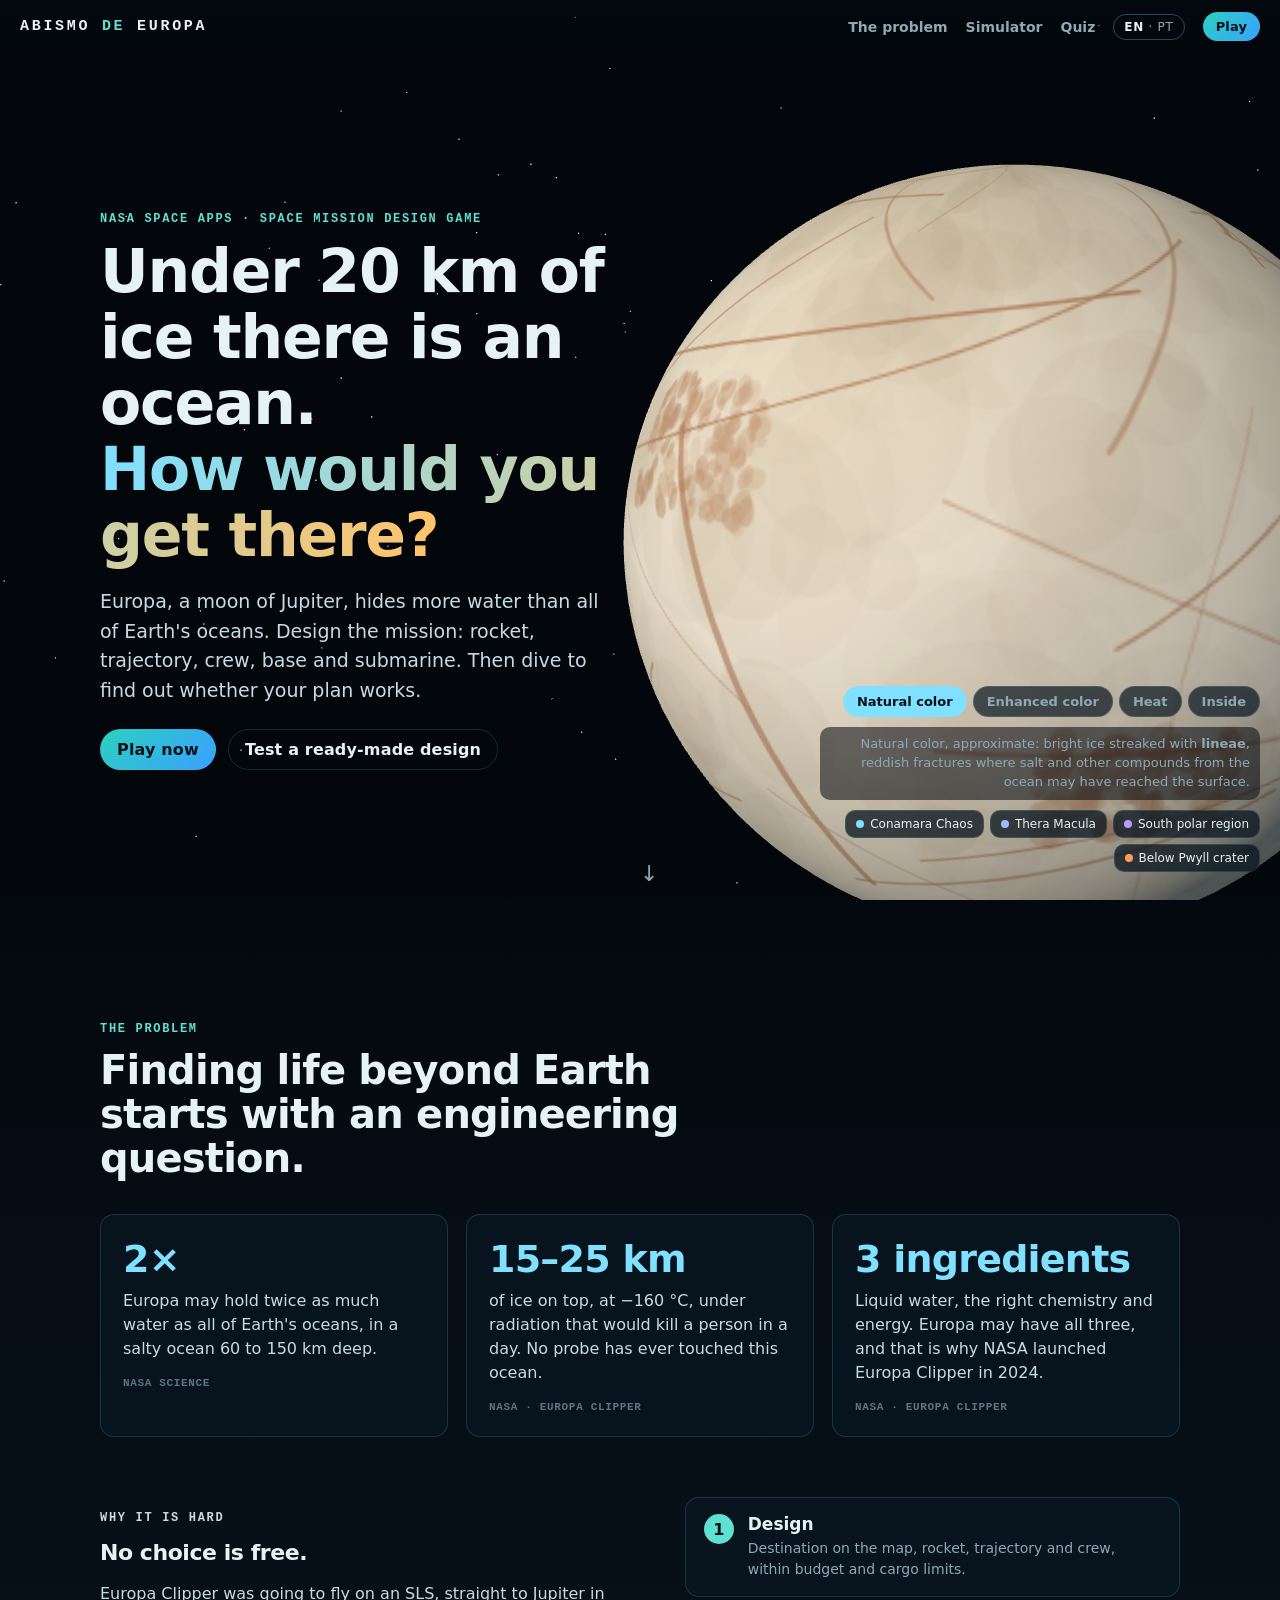
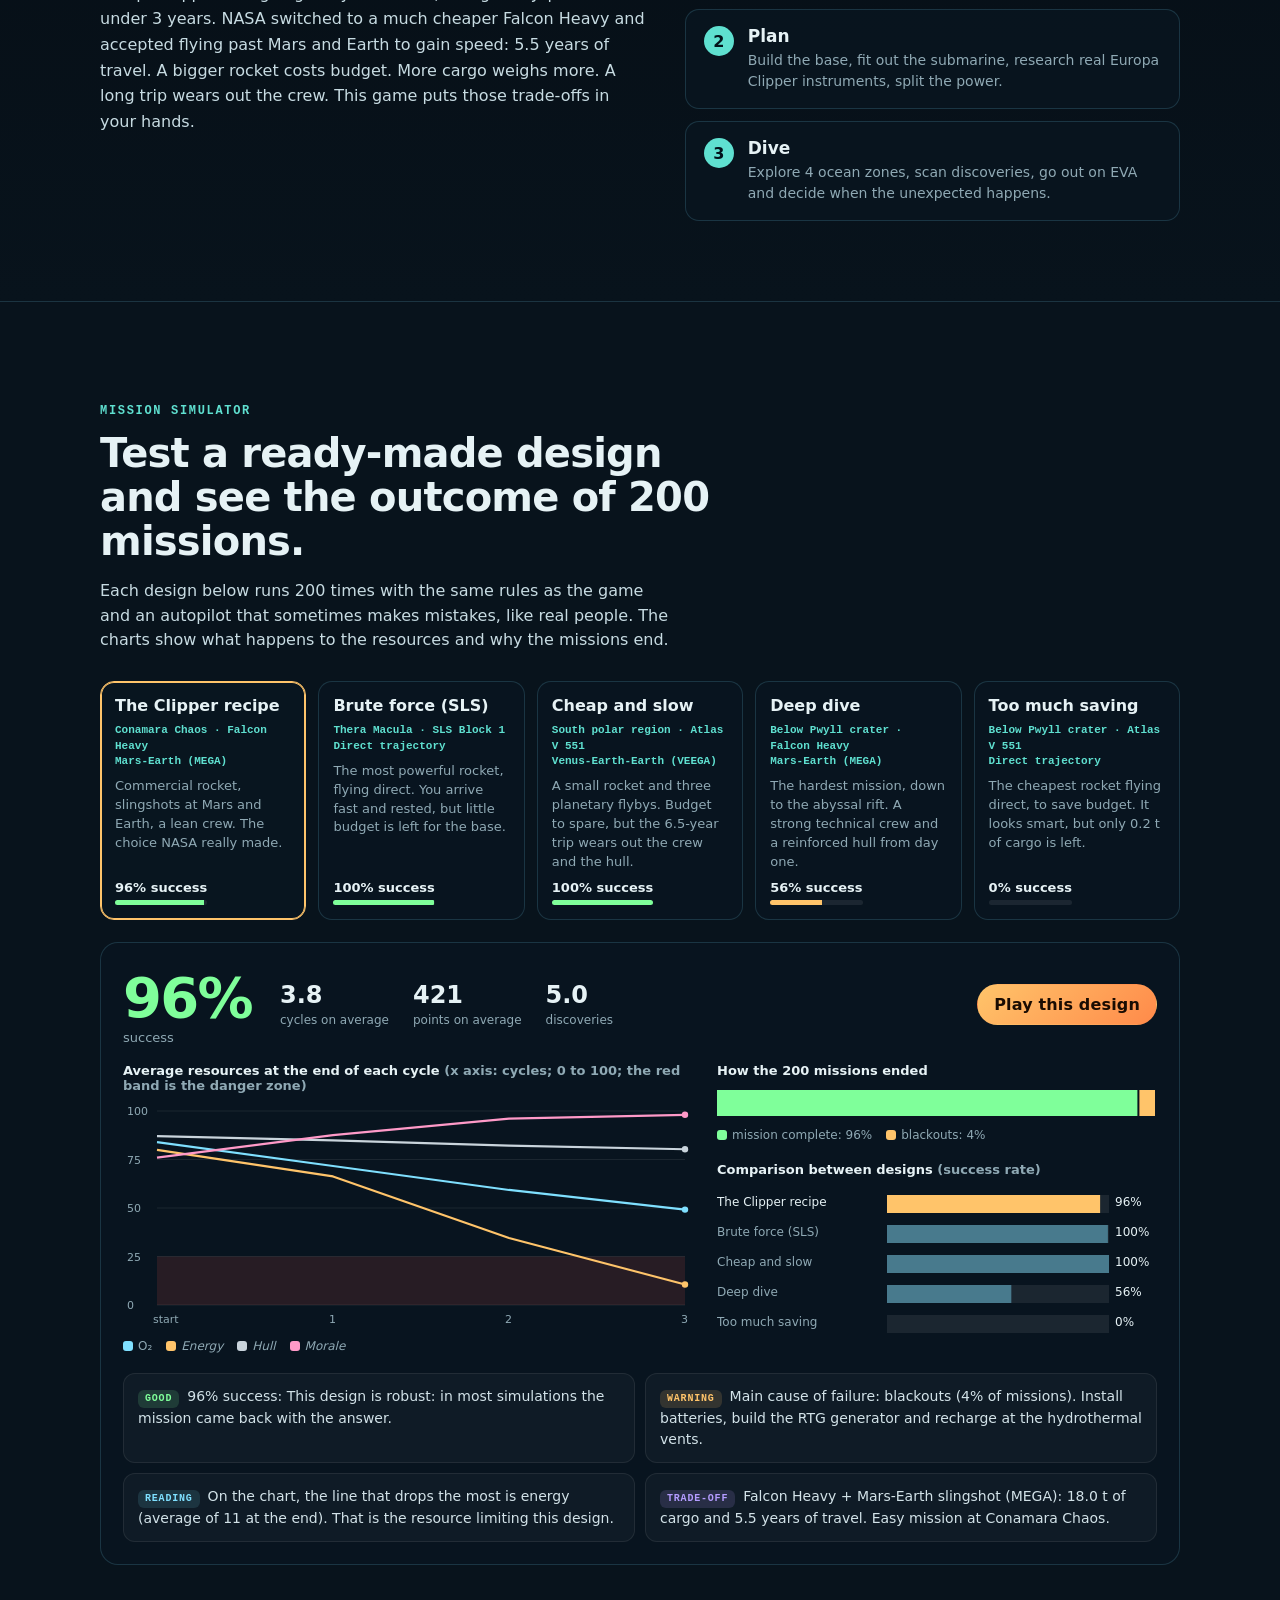
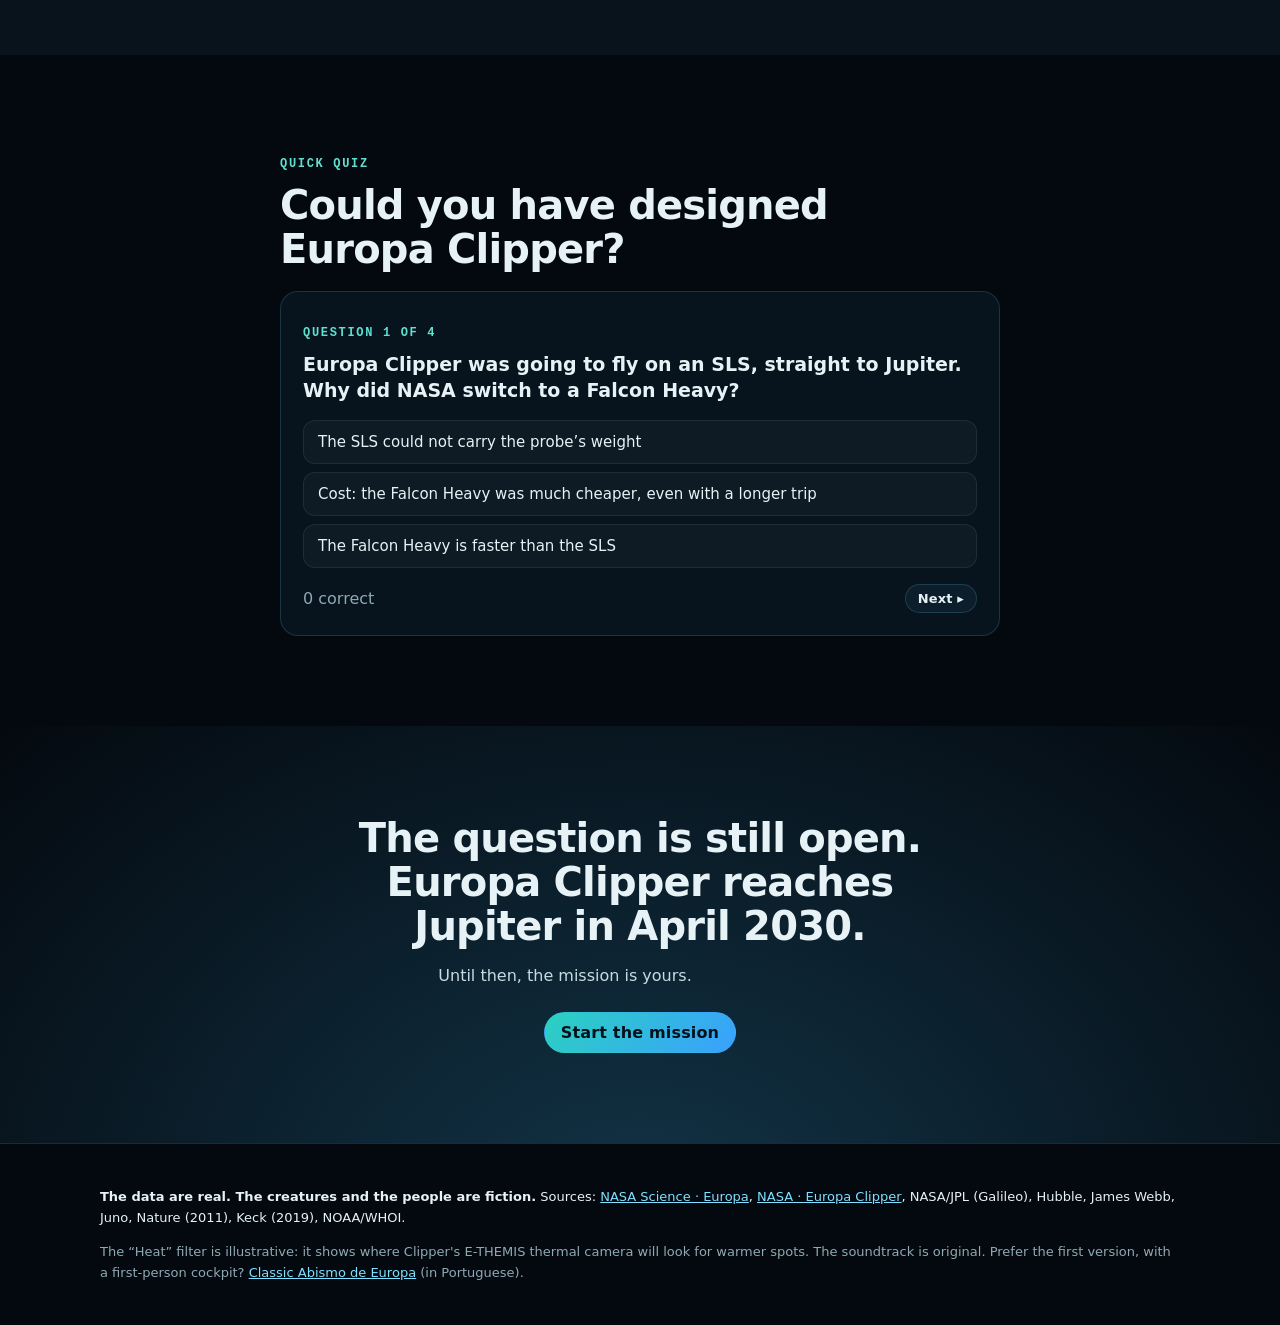
==== commit a0dd7b01: "English by default, Portuguese optional (EN · PT toggle) Site, game, simulator, quiz and all game da" ====
--- a/index.html
+++ b/index.html
@@ -1,12 +1,14 @@
 <!doctype html>
-<html lang="pt-BR">
+<html lang="en">
 <head>
 <meta charset="utf-8">
 <meta name="viewport" content="width=device-width, initial-scale=1, viewport-fit=cover">
-<title>Abismo de Europa · projete uma missão ao oceano de Europa</title>
-<meta name="description" content="Jogo educativo de projeto de missão espacial (NASA Space Apps · Space Mission Design Game): escolha foguete, trajetória, equipe e verba para explorar o oceano escondido sob o gelo de Europa, lua de Júpiter.">
+<title>Abismo de Europa · design a mission to Europa's ocean</title>
+<meta name="title-pt" content="Abismo de Europa · projete uma missão ao oceano de Europa">
+<meta name="description" content="Educational space mission design game (NASA Space Apps · Space Mission Design Game): choose the rocket, trajectory, crew and budget to explore the ocean hidden under the ice of Europa, a moon of Jupiter.">
+<meta name="description-pt" content="Jogo educativo de projeto de missão espacial (NASA Space Apps · Space Mission Design Game): escolha foguete, trajetória, equipe e verba para explorar o oceano escondido sob o gelo de Europa, lua de Júpiter.">
 <meta property="og:title" content="Abismo de Europa">
-<meta property="og:description" content="Projete uma missão ao oceano escondido de Europa. Cada escolha é uma troca.">
+<meta property="og:description" content="Design a mission to Europa's hidden ocean. Every choice is a trade-off.">
 <link rel="icon" href="data:image/svg+xml,%3Csvg xmlns='http://www.w3.org/2000/svg' viewBox='0 0 32 32'%3E%3Ccircle cx='16' cy='16' r='13' fill='%23d8cfc0'/%3E%3Cpath d='M5 13c8 3 14-4 22 1M7 21c6-2 12 3 19-2' stroke='%23965f3c' stroke-width='1.6' fill='none'/%3E%3C/svg%3E">
 <link rel="stylesheet" href="css/base.css">
 <link rel="stylesheet" href="css/site.css">
@@ -14,49 +16,49 @@
 <body>
 <header class="top">
   <a class="brand" href="#inicio">ABISMO <span>DE</span> EUROPA</a>
-  <nav><a href="#problema">O problema</a><a href="#simulador">Simulador</a><a href="#quiz">Quiz</a><a class="btn small primary" href="jogo.html">Jogar</a></nav>
+  <nav><a href="#problema" data-pt="O problema">The problem</a><a href="#simulador" data-pt="Simulador">Simulator</a><a href="#quiz">Quiz</a><button class="lang" data-lang-toggle>EN · PT</button><a class="btn small primary" href="jogo.html" data-pt="Jogar">Play</a></nav>
 </header>
 
 <section id="inicio" class="hero">
-  <canvas id="globo" aria-label="Globo 3D de Europa. Arraste para girar."></canvas>
+  <canvas id="globo" aria-label="3D globe of Europa. Drag to rotate." data-pt-aria="Globo 3D de Europa. Arraste para girar."></canvas>
   <div class="hero-copy">
     <p class="kicker">NASA Space Apps · Space Mission Design Game</p>
-    <h1>Embaixo de 20 km de gelo existe um oceano.<br><em>Como você chegaria lá?</em></h1>
-    <p class="lead">Europa, uma lua de Júpiter, esconde mais água do que todos os oceanos da Terra. Projete a missão: foguete, trajetória, equipe, base e submarino. Depois mergulhe para descobrir se o que você planejou funciona.</p>
-    <div class="cta"><a class="btn primary" href="jogo.html">Jogar agora</a><a class="btn ghost" href="#simulador">Testar um projeto pronto</a></div>
+    <h1 data-pt="Embaixo de 20 km de gelo existe um oceano.<br><em>Como você chegaria lá?</em>">Under 20 km of ice there is an ocean.<br><em>How would you get there?</em></h1>
+    <p class="lead" data-pt="Europa, uma lua de Júpiter, esconde mais água do que todos os oceanos da Terra. Projete a missão: foguete, trajetória, equipe, base e submarino. Depois mergulhe para descobrir se o que você planejou funciona.">Europa, a moon of Jupiter, hides more water than all of Earth's oceans. Design the mission: rocket, trajectory, crew, base and submarine. Then dive to find out whether your plan works.</p>
+    <div class="cta"><a class="btn primary" href="jogo.html" data-pt="Jogar agora">Play now</a><a class="btn ghost" href="#simulador" data-pt="Testar um projeto pronto">Test a ready-made design</a></div>
   </div>
   <div class="globe-ui">
-    <div class="chips" role="tablist" aria-label="Filtros do globo">
-      <button class="chip on" data-mode="real">Cor natural</button>
-      <button class="chip" data-mode="realce">Cor realçada</button>
-      <button class="chip" data-mode="termico">Calor</button>
-      <button class="chip" data-mode="corte">Por dentro</button>
+    <div class="chips" role="tablist" aria-label="Globe filters" data-pt-aria="Filtros do globo">
+      <button class="chip on" data-mode="real" data-pt="Cor natural">Natural color</button>
+      <button class="chip" data-mode="realce" data-pt="Cor realçada">Enhanced color</button>
+      <button class="chip" data-mode="termico" data-pt="Calor">Heat</button>
+      <button class="chip" data-mode="corte" data-pt="Por dentro">Inside</button>
     </div>
     <p id="filtro-txt" class="globe-cap"></p>
     <div class="sites" id="sites"></div>
   </div>
-  <a class="scroll" href="#problema" aria-label="Rolar para baixo">↓</a>
+  <a class="scroll" href="#problema" aria-label="Scroll down" data-pt-aria="Rolar para baixo">↓</a>
 </section>
 
 <section id="problema" class="story">
   <div class="wrap">
-    <p class="kicker">O problema</p>
-    <h2>Encontrar vida fora da Terra começa com uma pergunta de engenharia.</h2>
+    <p class="kicker" data-pt="O problema">The problem</p>
+    <h2 data-pt="Encontrar vida fora da Terra começa com uma pergunta de engenharia.">Finding life beyond Earth starts with an engineering question.</h2>
     <div class="facts">
-      <article><b data-count="2">2×</b><p>Europa pode ter o dobro da água de todos os oceanos da Terra, num oceano salgado de 60 a 150 km de profundidade.</p><small>NASA Science</small></article>
-      <article><b>15–25 km</b><p>de gelo por cima, a −160 °C, sob radiação que mataria uma pessoa em um dia. Nenhuma sonda já tocou esse oceano.</p><small>NASA · Europa Clipper</small></article>
-      <article><b>3 ingredientes</b><p>Água líquida, química certa e energia. Europa pode ter os três, e é por isso que a NASA lançou a Europa Clipper em 2024.</p><small>NASA · Europa Clipper</small></article>
+      <article><b data-count="2">2×</b><p data-pt="Europa pode ter o dobro da água de todos os oceanos da Terra, num oceano salgado de 60 a 150 km de profundidade.">Europa may hold twice as much water as all of Earth's oceans, in a salty ocean 60 to 150 km deep.</p><small>NASA Science</small></article>
+      <article><b>15–25 km</b><p data-pt="de gelo por cima, a −160 °C, sob radiação que mataria uma pessoa em um dia. Nenhuma sonda já tocou esse oceano.">of ice on top, at −160 °C, under radiation that would kill a person in a day. No probe has ever touched this ocean.</p><small>NASA · Europa Clipper</small></article>
+      <article><b data-pt="3 ingredientes">3 ingredients</b><p data-pt="Água líquida, química certa e energia. Europa pode ter os três, e é por isso que a NASA lançou a Europa Clipper em 2024.">Liquid water, the right chemistry and energy. Europa may have all three, and that is why NASA launched Europa Clipper in 2024.</p><small>NASA · Europa Clipper</small></article>
     </div>
     <div class="tradeoff">
       <div>
-        <p class="kicker">Por que é difícil</p>
-        <h3>Nenhuma escolha é grátis.</h3>
-        <p>A Europa Clipper ia voar num SLS, direto para Júpiter em menos de 3 anos. A NASA trocou por um Falcon Heavy, bem mais barato, e aceitou passar por Marte e pela Terra para ganhar velocidade: 5,5 anos de viagem. Foguete maior custa verba. Mais carga pesa. Viagem longa cansa a equipe. Este jogo coloca essas trocas nas suas mãos.</p>
+        <p class="kicker" data-pt="Por que é difícil">Why it is hard</p>
+        <h3 data-pt="Nenhuma escolha é grátis.">No choice is free.</h3>
+        <p data-pt="A Europa Clipper ia voar num SLS, direto para Júpiter em menos de 3 anos. A NASA trocou por um Falcon Heavy, bem mais barato, e aceitou passar por Marte e pela Terra para ganhar velocidade: 5,5 anos de viagem. Foguete maior custa verba. Mais carga pesa. Viagem longa cansa a equipe. Este jogo coloca essas trocas nas suas mãos.">Europa Clipper was going to fly on an SLS, straight to Jupiter in under 3 years. NASA switched to a much cheaper Falcon Heavy and accepted flying past Mars and Earth to gain speed: 5.5 years of travel. A bigger rocket costs budget. More cargo weighs more. A long trip wears out the crew. This game puts those trade-offs in your hands.</p>
       </div>
       <ol class="loop">
-        <li><b>Projetar</b><span>Destino no mapa, foguete, trajetória e equipe dentro da verba e da carga.</span></li>
-        <li><b>Planejar</b><span>Construir a base, montar o submarino, pesquisar instrumentos reais da Europa Clipper, dividir a energia.</span></li>
-        <li><b>Mergulhar</b><span>Explorar 4 zonas do oceano, escanear descobertas, sair em EVA e decidir nos imprevistos.</span></li>
+        <li><b data-pt="Projetar">Design</b><span data-pt="Destino no mapa, foguete, trajetória e equipe dentro da verba e da carga.">Destination on the map, rocket, trajectory and crew, within budget and cargo limits.</span></li>
+        <li><b data-pt="Planejar">Plan</b><span data-pt="Construir a base, montar o submarino, pesquisar instrumentos reais da Europa Clipper, dividir a energia.">Build the base, fit out the submarine, research real Europa Clipper instruments, split the power.</span></li>
+        <li><b data-pt="Mergulhar">Dive</b><span data-pt="Explorar 4 zonas do oceano, escanear descobertas, sair em EVA e decidir nos imprevistos.">Explore 4 ocean zones, scan discoveries, go out on EVA and decide when the unexpected happens.</span></li>
       </ol>
     </div>
   </div>
@@ -64,27 +66,27 @@
 
 <section id="simulador" class="sim">
   <div class="wrap">
-    <p class="kicker">Simulador de missões</p>
-    <h2>Teste um projeto pronto e veja o resultado de 200 missões.</h2>
-    <p class="lead small">Cada projeto abaixo roda 200 vezes com as mesmas regras do jogo e um piloto automático que erra às vezes, como gente de verdade. Os gráficos mostram o que acontece com os recursos e por que as missões terminam.</p>
+    <p class="kicker" data-pt="Simulador de missões">Mission simulator</p>
+    <h2 data-pt="Teste um projeto pronto e veja o resultado de 200 missões.">Test a ready-made design and see the outcome of 200 missions.</h2>
+    <p class="lead small" data-pt="Cada projeto abaixo roda 200 vezes com as mesmas regras do jogo e um piloto automático que erra às vezes, como gente de verdade. Os gráficos mostram o que acontece com os recursos e por que as missões terminam.">Each design below runs 200 times with the same rules as the game and an autopilot that sometimes makes mistakes, like real people. The charts show what happens to the resources and why the missions end.</p>
     <div class="presets" id="presets"></div>
     <div class="result" id="result" hidden>
       <div class="res-head">
-        <div class="big"><b id="r-win">—</b><span>de sucesso</span></div>
-        <div class="mini"><div><b id="r-cyc">—</b><span>ciclos em média</span></div><div><b id="r-score">—</b><span>pontos em média</span></div><div><b id="r-scans">—</b><span>descobertas</span></div></div>
-        <a class="btn warm" id="r-play" href="jogo.html">Jogar com este projeto</a>
+        <div class="big"><b id="r-win">—</b><span data-pt="de sucesso">success</span></div>
+        <div class="mini"><div><b id="r-cyc">—</b><span data-pt="ciclos em média">cycles on average</span></div><div><b id="r-score">—</b><span data-pt="pontos em média">points on average</span></div><div><b id="r-scans">—</b><span data-pt="descobertas">discoveries</span></div></div>
+        <a class="btn warm" id="r-play" href="jogo.html" data-pt="Jogar com este projeto">Play this design</a>
       </div>
       <div class="res-grid">
         <figure>
-          <figcaption>Recursos médios ao fim de cada ciclo <span class="muted">(eixo x: ciclos; 0 a 100; a faixa vermelha é zona de perigo)</span></figcaption>
+          <figcaption data-pt='Recursos médios ao fim de cada ciclo <span class="muted">(eixo x: ciclos; 0 a 100; a faixa vermelha é zona de perigo)</span>'>Average resources at the end of each cycle <span class="muted">(x axis: cycles; 0 to 100; the red band is the danger zone)</span></figcaption>
           <canvas class="chart" id="c-lines"></canvas>
-          <div class="legend"><span><i style="background:var(--o2)"></i>O₂</span><span><i style="background:var(--energy)"></i>Energia</span><span><i style="background:var(--hull)"></i>Casco</span><span><i style="background:var(--morale)"></i>Moral</span></div>
+          <div class="legend"><span><i style="background:var(--o2)"></i>O₂</span><span><i style="background:var(--energy)"></i><em data-pt="Energia">Energy</em></span><span><i style="background:var(--hull)"></i><em data-pt="Casco">Hull</em></span><span><i style="background:var(--morale)"></i><em data-pt="Moral">Morale</em></span></div>
         </figure>
         <figure>
-          <figcaption>Como as 200 missões terminaram</figcaption>
+          <figcaption data-pt="Como as 200 missões terminaram">How the 200 missions ended</figcaption>
           <canvas class="chart" id="c-stack"></canvas>
           <div class="legend" id="stack-legend"></div>
-          <figcaption class="mt">Comparação entre os projetos <span class="muted">(taxa de sucesso)</span></figcaption>
+          <figcaption class="mt" data-pt='Comparação entre os projetos <span class="muted">(taxa de sucesso)</span>'>Comparison between designs <span class="muted">(success rate)</span></figcaption>
           <canvas class="chart" id="c-bars"></canvas>
         </figure>
       </div>
@@ -95,24 +97,24 @@
 
 <section id="quiz" class="quiz">
   <div class="wrap narrow">
-    <p class="kicker">Quiz rápido</p>
-    <h2>Você projetaria a Europa Clipper?</h2>
+    <p class="kicker" data-pt="Quiz rápido">Quick quiz</p>
+    <h2 data-pt="Você projetaria a Europa Clipper?">Could you have designed Europa Clipper?</h2>
     <div id="quiz-box" class="quiz-box"></div>
   </div>
 </section>
 
 <section class="final">
   <div class="wrap narrow center">
-    <h2>A pergunta continua aberta. A Europa Clipper chega a Júpiter em abril de 2030.</h2>
-    <p class="lead small">Até lá, a missão é sua.</p>
-    <div class="cta center"><a class="btn primary" href="jogo.html">Começar a missão</a></div>
+    <h2 data-pt="A pergunta continua aberta. A Europa Clipper chega a Júpiter em abril de 2030.">The question is still open. Europa Clipper reaches Jupiter in April 2030.</h2>
+    <p class="lead small" data-pt="Até lá, a missão é sua.">Until then, the mission is yours.</p>
+    <div class="cta center"><a class="btn primary" href="jogo.html" data-pt="Começar a missão">Start the mission</a></div>
   </div>
 </section>
 
 <footer class="foot">
   <div class="wrap">
-    <p><b>Os dados são reais. As criaturas e as pessoas são ficção.</b> Fontes: <a href="https://science.nasa.gov/jupiter/jupiter-moons/europa/" rel="noopener">NASA Science · Europa</a>, <a href="https://europa.nasa.gov/" rel="noopener">NASA · Europa Clipper</a>, NASA/JPL (Galileo), Hubble, James Webb, Juno, Nature (2011), Keck (2019), NOAA/WHOI.</p>
-    <p class="muted">O filtro “Calor” é ilustrativo: mostra onde a câmera térmica E-THEMIS da Clipper vai procurar pontos mais quentes. A trilha sonora é original. Prefere a primeira versão, com cabine em primeira pessoa? <a href="classico/">Abismo de Europa clássico</a>.</p>
+    <p data-pt='<b>Os dados são reais. As criaturas e as pessoas são ficção.</b> Fontes: <a href="https://science.nasa.gov/jupiter/jupiter-moons/europa/" rel="noopener">NASA Science · Europa</a>, <a href="https://europa.nasa.gov/" rel="noopener">NASA · Europa Clipper</a>, NASA/JPL (Galileo), Hubble, James Webb, Juno, Nature (2011), Keck (2019), NOAA/WHOI.'><b>The data are real. The creatures and the people are fiction.</b> Sources: <a href="https://science.nasa.gov/jupiter/jupiter-moons/europa/" rel="noopener">NASA Science · Europa</a>, <a href="https://europa.nasa.gov/" rel="noopener">NASA · Europa Clipper</a>, NASA/JPL (Galileo), Hubble, James Webb, Juno, Nature (2011), Keck (2019), NOAA/WHOI.</p>
+    <p class="muted" data-pt='O filtro “Calor” é ilustrativo: mostra onde a câmera térmica E-THEMIS da Clipper vai procurar pontos mais quentes. A trilha sonora é original. Prefere a primeira versão, com cabine em primeira pessoa? <a href="classico/">Abismo de Europa clássico</a> (em português).'>The “Heat” filter is illustrative: it shows where Clipper's E-THEMIS thermal camera will look for warmer spots. The soundtrack is original. Prefer the first version, with a first-person cockpit? <a href="classico/">Classic Abismo de Europa</a> (in Portuguese).</p>
   </div>
 </footer>
 
--- a/css/base.css
+++ b/css/base.css
@@ -34,3 +34,8 @@
 canvas.chart { width: 100%; display: block; }
 :focus-visible { outline: 2px solid var(--cyan); outline-offset: 2px; }
 @media (prefers-reduced-motion: reduce) { * { transition: none !important; animation: none !important; } }
+
+/* botão de idioma */
+.lang { font: inherit; font-size: 12px; letter-spacing: .06em; color: var(--muted); background: transparent; border: 1px solid rgba(127,224,255,.3); border-radius: 999px; padding: 5px 10px; cursor: pointer; }
+.lang b { color: var(--ink); }
+.lang:hover { border-color: rgba(127,224,255,.7); }
